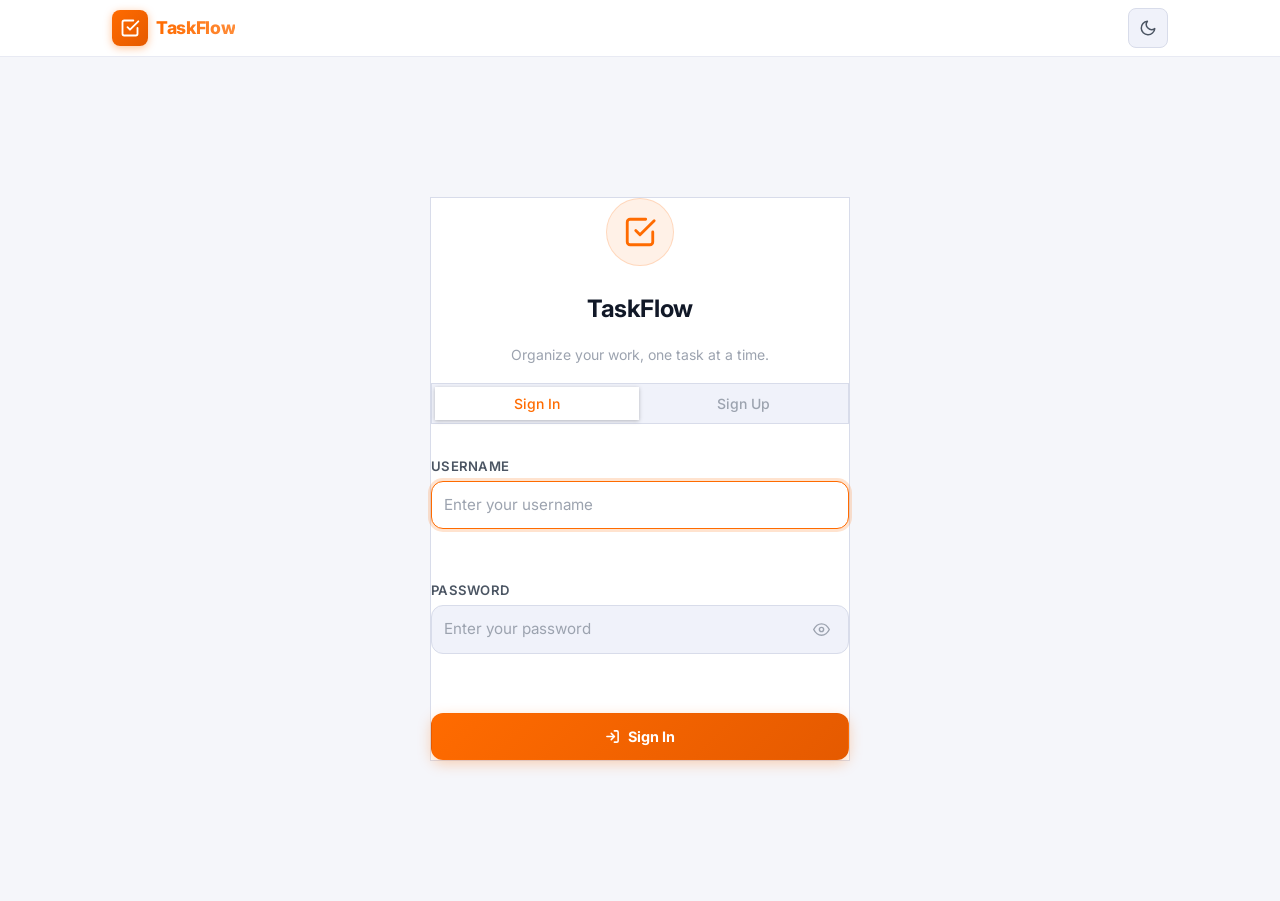
==== frontend/index.html @ 529d4571 "first commit" ====
<!DOCTYPE html>
<html lang="en" data-theme="light">
<head>
    <meta charset="UTF-8">
    <meta name="viewport" content="width=device-width, initial-scale=1.0, viewport-fit=cover">
    <meta name="theme-color" content="#8b5cf6">
    <meta name="description" content="TaskFlow — your personal task manager.">
    <title>TaskFlow</title>
    <link rel="preconnect" href="https://fonts.googleapis.com">
    <link rel="preconnect" href="https://fonts.gstatic.com" crossorigin>
    <link href="https://fonts.googleapis.com/css2?family=Inter:wght@400;500;600;700;800&display=swap" rel="stylesheet">
    <link rel="stylesheet" href="./style.css">
</head>
<body>

    <!-- ══════════════════════════════════════════════════════
         SIDEBAR
    ══════════════════════════════════════════════════════ -->
    <aside class="sidebar" id="sidebar" role="navigation" aria-label="Main navigation">
        <!-- Brand -->
        <div class="sidebar-brand">
            <span class="brand-icon" aria-hidden="true">
                <svg width="20" height="20" viewBox="0 0 24 24" fill="none" stroke="currentColor" stroke-width="2.2" stroke-linecap="round" stroke-linejoin="round">
                    <path d="M9 11l3 3L22 4"/><path d="M21 12v7a2 2 0 0 1-2 2H5a2 2 0 0 1-2-2V5a2 2 0 0 1 2-2h11"/>
                </svg>
            </span>
            <span class="brand-name">TaskFlow</span>
        </div>

        <!-- Nav links -->
        <nav class="sidebar-nav">
            <button class="nav-item nav-item--active" data-view="dashboard" aria-current="page">
                <svg width="17" height="17" viewBox="0 0 24 24" fill="none" stroke="currentColor" stroke-width="2" stroke-linecap="round" stroke-linejoin="round" aria-hidden="true"><rect x="3" y="3" width="7" height="7"/><rect x="14" y="3" width="7" height="7"/><rect x="14" y="14" width="7" height="7"/><rect x="3" y="14" width="7" height="7"/></svg>
                Dashboard
            </button>
            <button class="nav-item" data-view="all">
                <svg width="17" height="17" viewBox="0 0 24 24" fill="none" stroke="currentColor" stroke-width="2" stroke-linecap="round" stroke-linejoin="round" aria-hidden="true"><line x1="8" y1="6" x2="21" y2="6"/><line x1="8" y1="12" x2="21" y2="12"/><line x1="8" y1="18" x2="21" y2="18"/><line x1="3" y1="6" x2="3.01" y2="6"/><line x1="3" y1="12" x2="3.01" y2="12"/><line x1="3" y1="18" x2="3.01" y2="18"/></svg>
                All Tasks
            </button>
            <button class="nav-item" data-view="today">
                <svg width="17" height="17" viewBox="0 0 24 24" fill="none" stroke="currentColor" stroke-width="2" stroke-linecap="round" stroke-linejoin="round" aria-hidden="true"><rect x="3" y="4" width="18" height="18" rx="2" ry="2"/><line x1="16" y1="2" x2="16" y2="6"/><line x1="8" y1="2" x2="8" y2="6"/><line x1="3" y1="10" x2="21" y2="10"/></svg>
                Today
            </button>
            <button class="nav-item" data-view="upcoming">
                <svg width="17" height="17" viewBox="0 0 24 24" fill="none" stroke="currentColor" stroke-width="2" stroke-linecap="round" stroke-linejoin="round" aria-hidden="true"><polyline points="23 6 13.5 15.5 8.5 10.5 1 18"/><polyline points="17 6 23 6 23 12"/></svg>
                Upcoming
            </button>
            <button class="nav-item" data-view="completed">
                <svg width="17" height="17" viewBox="0 0 24 24" fill="none" stroke="currentColor" stroke-width="2" stroke-linecap="round" stroke-linejoin="round" aria-hidden="true"><polyline points="20 6 9 17 4 12"/></svg>
                Completed
            </button>
            <button class="nav-item" data-view="high-priority">
                <svg width="17" height="17" viewBox="0 0 24 24" fill="none" stroke="currentColor" stroke-width="2" stroke-linecap="round" stroke-linejoin="round" aria-hidden="true"><path d="M10.29 3.86L1.82 18a2 2 0 0 0 1.71 3h16.94a2 2 0 0 0 1.71-3L13.71 3.86a2 2 0 0 0-3.42 0z"/><line x1="12" y1="9" x2="12" y2="13"/><line x1="12" y1="17" x2="12.01" y2="17"/></svg>
                High Priority
            </button>

            <div class="nav-divider" aria-hidden="true"></div>

            <!-- Categories section -->
            <div class="nav-section-label">Categories</div>
            <div id="categoryNavList" class="category-nav-list">
                <!-- injected by JS -->
            </div>
            <button class="nav-item nav-item--ghost" id="addCategoryBtn">
                <svg width="15" height="15" viewBox="0 0 24 24" fill="none" stroke="currentColor" stroke-width="2.5" stroke-linecap="round" stroke-linejoin="round" aria-hidden="true"><line x1="12" y1="5" x2="12" y2="19"/><line x1="5" y1="12" x2="19" y2="12"/></svg>
                New Category
            </button>

            <div class="nav-divider" aria-hidden="true"></div>

            <button class="nav-item" data-view="settings">
                <svg width="17" height="17" viewBox="0 0 24 24" fill="none" stroke="currentColor" stroke-width="2" stroke-linecap="round" stroke-linejoin="round" aria-hidden="true"><circle cx="12" cy="12" r="3"/><path d="M19.4 15a1.65 1.65 0 0 0 .33 1.82l.06.06a2 2 0 0 1-2.83 2.83l-.06-.06a1.65 1.65 0 0 0-1.82-.33 1.65 1.65 0 0 0-1 1.51V21a2 2 0 0 1-4 0v-.09A1.65 1.65 0 0 0 9 19.4a1.65 1.65 0 0 0-1.82.33l-.06.06a2 2 0 0 1-2.83-2.83l.06-.06A1.65 1.65 0 0 0 4.68 15a1.65 1.65 0 0 0-1.51-1H3a2 2 0 0 1 0-4h.09A1.65 1.65 0 0 0 4.6 9a1.65 1.65 0 0 0-.33-1.82l-.06-.06a2 2 0 0 1 2.83-2.83l.06.06A1.65 1.65 0 0 0 9 4.68a1.65 1.65 0 0 0 1-1.51V3a2 2 0 0 1 4 0v.09a1.65 1.65 0 0 0 1 1.51 1.65 1.65 0 0 0 1.82-.33l.06-.06a2 2 0 0 1 2.83 2.83l-.06.06A1.65 1.65 0 0 0 19.4 9a1.65 1.65 0 0 0 1.51 1H21a2 2 0 0 1 0 4h-.09a1.65 1.65 0 0 0-1.51 1z"/></svg>
                Settings
            </button>
        </nav>

        <!-- User area at bottom -->
        <div class="sidebar-footer">
            <div class="user-pill" id="userPill">
                <svg width="14" height="14" viewBox="0 0 24 24" fill="none" stroke="currentColor" stroke-width="2" stroke-linecap="round" stroke-linejoin="round" aria-hidden="true"><path d="M20 21v-2a4 4 0 0 0-4-4H8a4 4 0 0 0-4 4v2"/><circle cx="12" cy="7" r="4"/></svg>
                <span id="usernameLabel"></span>
            </div>
            <button class="icon-btn icon-btn--danger" id="logoutBtn" aria-label="Sign out">
                <svg width="16" height="16" viewBox="0 0 24 24" fill="none" stroke="currentColor" stroke-width="2" stroke-linecap="round" stroke-linejoin="round" aria-hidden="true"><path d="M9 21H5a2 2 0 0 1-2-2V5a2 2 0 0 1 2-2h4"/><polyline points="16 17 21 12 16 7"/><line x1="21" y1="12" x2="9" y2="12"/></svg>
            </button>
        </div>
    </aside>

    <!-- Mobile overlay -->
    <div class="sidebar-overlay" id="sidebarOverlay" aria-hidden="true"></div>

    <!-- ══════════════════════════════════════════════════════
         MAIN CONTENT AREA
    ══════════════════════════════════════════════════════ -->
    <div class="main-wrapper">

        <!-- Top bar -->
        <header class="topbar" role="banner">
            <div class="topbar-left">
                <button class="icon-btn sidebar-toggle" id="sidebarToggle" aria-label="Toggle sidebar" aria-expanded="false" aria-controls="sidebar">
                    <svg width="18" height="18" viewBox="0 0 24 24" fill="none" stroke="currentColor" stroke-width="2" stroke-linecap="round" stroke-linejoin="round" aria-hidden="true"><line x1="3" y1="6" x2="21" y2="6"/><line x1="3" y1="12" x2="21" y2="12"/><line x1="3" y1="18" x2="21" y2="18"/></svg>
                </button>
                <h1 class="page-title" id="pageTitle">Dashboard</h1>
            </div>
            <div class="topbar-right">
                <div class="search-wrap" role="search">
                    <svg class="search-icon" width="15" height="15" viewBox="0 0 24 24" fill="none" stroke="currentColor" stroke-width="2" stroke-linecap="round" stroke-linejoin="round" aria-hidden="true"><circle cx="11" cy="11" r="8"/><line x1="21" y1="21" x2="16.65" y2="16.65"/></svg>
                    <input class="search-input" type="search" id="searchInput" placeholder="Search tasks…" aria-label="Search tasks">
                </div>
                <button class="icon-btn" id="themeToggle" aria-label="Toggle light/dark mode"></button>
                <button class="btn btn-primary btn-add-task" id="addTaskTopBtn">
                    <svg width="15" height="15" viewBox="0 0 24 24" fill="none" stroke="currentColor" stroke-width="2.5" stroke-linecap="round" stroke-linejoin="round" aria-hidden="true"><line x1="12" y1="5" x2="12" y2="19"/><line x1="5" y1="12" x2="19" y2="12"/></svg>
                    <span>Add Task</span>
                </button>
            </div>
        </header>

        <!-- Page content -->
        <main class="content" id="mainContent" role="main">

            <!-- ─── DASHBOARD VIEW ─────────────────────── -->
            <section class="view" id="view-dashboard">
                <div class="dashboard-grid">
                    <div class="stat-card stat-card--total">
                        <div class="stat-icon" aria-hidden="true"><svg width="22" height="22" viewBox="0 0 24 24" fill="none" stroke="currentColor" stroke-width="2" stroke-linecap="round" stroke-linejoin="round"><line x1="8" y1="6" x2="21" y2="6"/><line x1="8" y1="12" x2="21" y2="12"/><line x1="8" y1="18" x2="21" y2="18"/><line x1="3" y1="6" x2="3.01" y2="6"/><line x1="3" y1="12" x2="3.01" y2="12"/><line x1="3" y1="18" x2="3.01" y2="18"/></svg></div>
                        <div class="stat-body"><span class="stat-value" id="statTotal">0</span><span class="stat-label">Total Tasks</span></div>
                    </div>
                    <div class="stat-card stat-card--pending">
                        <div class="stat-icon" aria-hidden="true"><svg width="22" height="22" viewBox="0 0 24 24" fill="none" stroke="currentColor" stroke-width="2" stroke-linecap="round" stroke-linejoin="round"><circle cx="12" cy="12" r="10"/><polyline points="12 6 12 12 16 14"/></svg></div>
                        <div class="stat-body"><span class="stat-value" id="statPending">0</span><span class="stat-label">Pending</span></div>
                    </div>
                    <div class="stat-card stat-card--done">
                        <div class="stat-icon" aria-hidden="true"><svg width="22" height="22" viewBox="0 0 24 24" fill="none" stroke="currentColor" stroke-width="2" stroke-linecap="round" stroke-linejoin="round"><polyline points="20 6 9 17 4 12"/></svg></div>
                        <div class="stat-body"><span class="stat-value" id="statDone">0</span><span class="stat-label">Completed</span></div>
                    </div>
                    <div class="stat-card stat-card--overdue">
                        <div class="stat-icon" aria-hidden="true"><svg width="22" height="22" viewBox="0 0 24 24" fill="none" stroke="currentColor" stroke-width="2" stroke-linecap="round" stroke-linejoin="round"><path d="M10.29 3.86L1.82 18a2 2 0 0 0 1.71 3h16.94a2 2 0 0 0 1.71-3L13.71 3.86a2 2 0 0 0-3.42 0z"/><line x1="12" y1="9" x2="12" y2="13"/><line x1="12" y1="17" x2="12.01" y2="17"/></svg></div>
                        <div class="stat-body"><span class="stat-value" id="statOverdue">0</span><span class="stat-label">Overdue</span></div>
                    </div>
                </div>

                <!-- Today + Upcoming panels -->
                <div class="dashboard-panels">
                    <div class="dash-panel">
                        <div class="dash-panel-header">
                            <h2 class="dash-panel-title">
                                <svg width="16" height="16" viewBox="0 0 24 24" fill="none" stroke="currentColor" stroke-width="2" stroke-linecap="round" stroke-linejoin="round" aria-hidden="true"><rect x="3" y="4" width="18" height="18" rx="2"/><line x1="16" y1="2" x2="16" y2="6"/><line x1="8" y1="2" x2="8" y2="6"/><line x1="3" y1="10" x2="21" y2="10"/></svg>
                                Due Today
                            </h2>
                        </div>
                        <div id="dashToday" class="task-list task-list--compact" role="list" aria-live="polite"></div>
                    </div>
                    <div class="dash-panel">
                        <div class="dash-panel-header">
                            <h2 class="dash-panel-title">
                                <svg width="16" height="16" viewBox="0 0 24 24" fill="none" stroke="currentColor" stroke-width="2" stroke-linecap="round" stroke-linejoin="round" aria-hidden="true"><polyline points="23 6 13.5 15.5 8.5 10.5 1 18"/><polyline points="17 6 23 6 23 12"/></svg>
                                Upcoming (7 days)
                            </h2>
                        </div>
                        <div id="dashUpcoming" class="task-list task-list--compact" role="list" aria-live="polite"></div>
                    </div>
                    <div class="dash-panel">
                        <div class="dash-panel-header">
                            <h2 class="dash-panel-title">
                                <svg width="16" height="16" viewBox="0 0 24 24" fill="none" stroke="currentColor" stroke-width="2" stroke-linecap="round" stroke-linejoin="round" aria-hidden="true"><path d="M10.29 3.86L1.82 18a2 2 0 0 0 1.71 3h16.94a2 2 0 0 0 1.71-3L13.71 3.86a2 2 0 0 0-3.42 0z"/><line x1="12" y1="9" x2="12" y2="13"/><line x1="12" y1="17" x2="12.01" y2="17"/></svg>
                                High Priority
                            </h2>
                        </div>
                        <div id="dashHigh" class="task-list task-list--compact" role="list" aria-live="polite"></div>
                    </div>
                </div>
            </section>

            <!-- ─── TASK LIST VIEW (All / Today / Upcoming / Completed / Priority / Category) ─── -->
            <section class="view view--hidden" id="view-tasks">
                <!-- Filter + sort toolbar -->
                <div class="toolbar">
                    <div class="toolbar-filters">
                        <select class="select-input" id="filterStatus" aria-label="Filter by status">
                            <option value="all">All Statuses</option>
                            <option value="pending">Pending</option>
                            <option value="completed">Completed</option>
                        </select>
                        <select class="select-input" id="filterPriority" aria-label="Filter by priority">
                            <option value="all">All Priorities</option>
                            <option value="high">High</option>
                            <option value="medium">Medium</option>
                            <option value="low">Low</option>
                        </select>
                        <select class="select-input" id="filterCategory" aria-label="Filter by category">
                            <option value="all">All Categories</option>
                        </select>
                    </div>
                    <div class="toolbar-sort">
                        <select class="select-input" id="sortBy" aria-label="Sort by">
                            <option value="priority">Priority</option>
                            <option value="dueDate">Due Date</option>
                            <option value="createdAt">Created</option>
                            <option value="title">A – Z</option>
                        </select>
                    </div>
                </div>

                <!-- Task list -->
                <div id="taskList" class="task-list" role="list" aria-live="polite" aria-relevant="additions removals"></div>
            </section>

            <!-- ─── SETTINGS VIEW ─────────────────────── -->
            <section class="view view--hidden" id="view-settings">
                <div class="settings-card">
                    <h2 class="settings-section-title">Appearance</h2>
                    <div class="settings-row">
                        <div class="settings-row-label">
                            <span class="settings-row-name">Theme</span>
                            <span class="settings-row-desc">Choose between light and dark mode</span>
                        </div>
                        <div class="theme-toggle-group" role="group" aria-label="Theme selection">
                            <button class="theme-btn" id="settingsThemeLight" aria-pressed="false">
                                <svg width="14" height="14" viewBox="0 0 24 24" fill="none" stroke="currentColor" stroke-width="2" stroke-linecap="round" stroke-linejoin="round" aria-hidden="true"><circle cx="12" cy="12" r="5"/><line x1="12" y1="1" x2="12" y2="3"/><line x1="12" y1="21" x2="12" y2="23"/><line x1="4.22" y1="4.22" x2="5.64" y2="5.64"/><line x1="18.36" y1="18.36" x2="19.78" y2="19.78"/><line x1="1" y1="12" x2="3" y2="12"/><line x1="21" y1="12" x2="23" y2="12"/><line x1="4.22" y1="19.78" x2="5.64" y2="18.36"/><line x1="18.36" y1="5.64" x2="19.78" y2="4.22"/></svg>
                                Light
                            </button>
                            <button class="theme-btn" id="settingsThemeDark" aria-pressed="false">
                                <svg width="14" height="14" viewBox="0 0 24 24" fill="none" stroke="currentColor" stroke-width="2" stroke-linecap="round" stroke-linejoin="round" aria-hidden="true"><path d="M21 12.79A9 9 0 1 1 11.21 3 7 7 0 0 0 21 12.79z"/></svg>
                                Dark
                            </button>
                        </div>
                    </div>

                    <h2 class="settings-section-title" style="margin-top:2rem;">Default Priority</h2>
                    <div class="settings-row">
                        <div class="settings-row-label">
                            <span class="settings-row-name">New Task Default Priority</span>
                            <span class="settings-row-desc">Pre-fill the priority when adding a task</span>
                        </div>
                        <select class="select-input" id="settingsDefaultPriority" style="width:auto;">
                            <option value="low">Low</option>
                            <option value="medium" selected>Medium</option>
                            <option value="high">High</option>
                        </select>
                    </div>

                    <h2 class="settings-section-title" style="margin-top:2rem;">Categories</h2>
                    <div id="settingsCategoryList" class="settings-category-list"></div>
                    <button class="btn btn-secondary" id="settingsAddCategoryBtn" style="margin-top:0.75rem;">
                        <svg width="14" height="14" viewBox="0 0 24 24" fill="none" stroke="currentColor" stroke-width="2.5" stroke-linecap="round" stroke-linejoin="round" aria-hidden="true"><line x1="12" y1="5" x2="12" y2="19"/><line x1="5" y1="12" x2="19" y2="12"/></svg>
                        Add Category
                    </button>

                    <h2 class="settings-section-title" style="margin-top:2rem;">Account</h2>
                    <div class="settings-row">
                        <div class="settings-row-label">
                            <span class="settings-row-name">Sign out</span>
                            <span class="settings-row-desc">End your current session</span>
                        </div>
                        <button class="btn btn-danger" id="settingsLogoutBtn">Sign Out</button>
                    </div>
                </div>
            </section>

        </main>
    </div>

    <!-- ══════════════════════════════════════════════════════
         ADD / EDIT TASK MODAL
    ══════════════════════════════════════════════════════ -->
    <div class="modal-backdrop" id="taskModalBackdrop" aria-hidden="true"></div>
    <div class="modal" id="taskModal" role="dialog" aria-modal="true" aria-labelledby="taskModalTitle">
        <div class="modal-header">
            <h2 class="modal-title" id="taskModalTitle">New Task</h2>
            <button class="icon-btn modal-close" id="taskModalClose" aria-label="Close">
                <svg width="18" height="18" viewBox="0 0 24 24" fill="none" stroke="currentColor" stroke-width="2.5" stroke-linecap="round" stroke-linejoin="round" aria-hidden="true"><line x1="18" y1="6" x2="6" y2="18"/><line x1="6" y1="6" x2="18" y2="18"/></svg>
            </button>
        </div>
        <div class="modal-body">
            <form id="taskForm" novalidate>
                <input type="hidden" id="taskIdInput">

                <div class="field">
                    <label class="field-label" for="taskTitle">Title <span class="required-star" aria-hidden="true">*</span></label>
                    <input class="field-input" id="taskTitle" type="text" placeholder="What needs to be done?" required autocomplete="off">
                    <span class="field-error" id="taskTitleError" role="alert"></span>
                </div>

                <div class="field">
                    <label class="field-label" for="taskDescription">Description</label>
                    <textarea class="field-input field-textarea" id="taskDescription" placeholder="Add details, notes, or context…" rows="3"></textarea>
                </div>

                <div class="form-row">
                    <div class="field">
                        <label class="field-label" for="taskPriority">Priority</label>
                        <select class="field-input" id="taskPriority">
                            <option value="low">Low</option>
                            <option value="medium" selected>Medium</option>
                            <option value="high">High</option>
                        </select>
                    </div>
                    <div class="field">
                        <label class="field-label" for="taskCategory">Category</label>
                        <select class="field-input" id="taskCategory">
                            <option value="">No Category</option>
                        </select>
                    </div>
                </div>

                <div class="form-row">
                    <div class="field">
                        <label class="field-label" for="taskDueDate">Due Date</label>
                        <input class="field-input" id="taskDueDate" type="date">
                    </div>
                    <div class="field">
                        <label class="field-label" for="taskDueTime">Due Time</label>
                        <input class="field-input" id="taskDueTime" type="time">
                    </div>
                </div>

                <div class="field">
                    <label class="field-label" for="taskTags">Tags <span class="field-label-hint">(comma-separated)</span></label>
                    <input class="field-input" id="taskTags" type="text" placeholder="e.g. work, urgent, follow-up" autocomplete="off">
                </div>
            </form>
        </div>
        <div class="modal-footer">
            <button class="btn btn-ghost" id="taskModalCancel">Cancel</button>
            <button class="btn btn-primary" id="taskModalSave">
                <svg width="15" height="15" viewBox="0 0 24 24" fill="none" stroke="currentColor" stroke-width="2.5" stroke-linecap="round" stroke-linejoin="round" aria-hidden="true"><path d="M19 21H5a2 2 0 0 1-2-2V5a2 2 0 0 1 2-2h11l5 5v11a2 2 0 0 1-2 2z"/><polyline points="17 21 17 13 7 13 7 21"/><polyline points="7 3 7 8 15 8"/></svg>
                Save Task
            </button>
        </div>
    </div>

    <!-- ══════════════════════════════════════════════════════
         ADD CATEGORY MODAL
    ══════════════════════════════════════════════════════ -->
    <div class="modal-backdrop" id="catModalBackdrop" aria-hidden="true"></div>
    <div class="modal modal--sm" id="catModal" role="dialog" aria-modal="true" aria-labelledby="catModalTitle">
        <div class="modal-header">
            <h2 class="modal-title" id="catModalTitle">New Category</h2>
            <button class="icon-btn modal-close" id="catModalClose" aria-label="Close">
                <svg width="18" height="18" viewBox="0 0 24 24" fill="none" stroke="currentColor" stroke-width="2.5" stroke-linecap="round" stroke-linejoin="round" aria-hidden="true"><line x1="18" y1="6" x2="6" y2="18"/><line x1="6" y1="6" x2="18" y2="18"/></svg>
            </button>
        </div>
        <div class="modal-body">
            <div class="field">
                <label class="field-label" for="catName">Name <span class="required-star" aria-hidden="true">*</span></label>
                <input class="field-input" id="catName" type="text" placeholder="e.g. Work, Personal, Health" autocomplete="off">
                <span class="field-error" id="catNameError" role="alert"></span>
            </div>
            <div class="field">
                <label class="field-label">Color</label>
                <div class="color-swatches" id="colorSwatches" role="radiogroup" aria-label="Category color">
                    <!-- injected by JS -->
                </div>
                <input type="hidden" id="catColor" value="#a78bfa">
            </div>
        </div>
        <div class="modal-footer">
            <button class="btn btn-ghost" id="catModalCancel">Cancel</button>
            <button class="btn btn-primary" id="catModalSave">Create</button>
        </div>
    </div>

    <!-- ══════════════════════════════════════════════════════
         DELETE CONFIRMATION DIALOG
    ══════════════════════════════════════════════════════ -->
    <div class="modal-backdrop" id="deleteBackdrop" aria-hidden="true"></div>
    <div class="modal modal--sm" id="deleteModal" role="dialog" aria-modal="true" aria-labelledby="deleteModalTitle">
        <div class="modal-header">
            <h2 class="modal-title" id="deleteModalTitle">Delete Task?</h2>
        </div>
        <div class="modal-body">
            <p style="color:var(--text-secondary);font-size:0.9rem;">This will permanently delete <strong id="deleteTaskName"></strong>. This action cannot be undone.</p>
        </div>
        <div class="modal-footer">
            <button class="btn btn-ghost" id="deleteCancelBtn">Cancel</button>
            <button class="btn btn-danger" id="deleteConfirmBtn">Delete</button>
        </div>
    </div>

    <!-- ══════════════════════════════════════════════════════
         GLOBAL TOAST
    ══════════════════════════════════════════════════════ -->
    <div class="toast-container" id="toastContainer" aria-live="polite" aria-atomic="true"></div>

    <script src="./config.js"></script>
    <script src="./script.js"></script>
</body>
</html>
---- frontend/style.css ----
/* ================================================================
   VAULT — Password Manager
   Mobile-first, Indian flag–inspired palette
   Saffron #FF6B00 · White #FFFFFF · Green #128807 · Chakra Navy #06038D
   ================================================================ */

/* ── 1. Design tokens ─────────────────────────────────────────── */
:root {
    /* Brand palette */
    --saffron:        #FF6B00;
    --saffron-light:  #FF8C38;
    --saffron-dim:    #FF6B0018;
    --saffron-muted:  #FF6B0030;
    --green:          #128807;
    --green-light:    #1aad08;
    --green-dim:      #12880718;
    --green-muted:    #12880730;
    --chakra:         #06038D;
    --white:          #FFFFFF;

    /* Neutrals (dark theme default) */
    --bg-base:        #0d0f14;
    --bg-surface:     #141720;
    --bg-card:        #1a1e2e;
    --bg-card-hover:  #1f2438;
    --bg-input:       #0f1119;
    --bg-input-focus: #111525;

    --border:         #2a2f45;
    --border-focus:   var(--saffron);
    --border-subtle:  #1e2338;

    --text-primary:   #f0f2f8;
    --text-secondary: #8b93b0;
    --text-muted:     #565e7a;
    --text-inverse:   #0d0f14;

    /* Semantic */
    --success:        #22c55e;
    --success-dim:    #22c55e18;
    --error:          #ef4444;
    --error-dim:      #ef444418;
    --warning:        #f59e0b;

    /* Spacing scale */
    --sp-1: 4px;   --sp-2: 8px;   --sp-3: 12px;  --sp-4: 16px;
    --sp-5: 20px;  --sp-6: 24px;  --sp-8: 32px;  --sp-10: 40px;

    /* Radii */
    --r-sm:  8px;
    --r-md:  12px;
    --r-lg:  18px;
    --r-xl:  24px;
    --r-full: 9999px;

    /* Shadows */
    --shadow-card:   0 4px 24px rgba(0,0,0,0.32), 0 1px 3px rgba(0,0,0,0.2);
    --shadow-input:  0 0 0 3px var(--saffron-muted);
    --shadow-btn:    0 4px 14px rgba(255, 107, 0, 0.35);
    --shadow-dialog: 0 20px 60px rgba(0,0,0,0.6);

    /* Motion */
    --ease-out: cubic-bezier(0.22, 1, 0.36, 1);
    --duration: 200ms;

    /* Layout */
    --topbar-h:   56px;
    --max-width:  1120px;
    --page-pad:   var(--sp-4);
}

/* Light theme */
[data-theme="light"] {
    --bg-base:        #f5f6fa;
    --bg-surface:     #eef0f7;
    --bg-card:        #ffffff;
    --bg-card-hover:  #f7f8fd;
    --bg-input:       #f0f2fa;
    --bg-input-focus: #fff;

    --border:         #d8dcea;
    --border-subtle:  #e8eaf3;

    --text-primary:   #111827;
    --text-secondary: #4b5563;
    --text-muted:     #9ca3af;
    --text-inverse:   #ffffff;

    --shadow-card:    0 2px 16px rgba(0,0,0,0.08), 0 1px 3px rgba(0,0,0,0.05);
    --shadow-input:   0 0 0 3px var(--saffron-muted);
    --shadow-btn:     0 4px 14px rgba(255,107,0,0.28);
}

/* ── 2. Reset & base ──────────────────────────────────────────── */
*, *::before, *::after {
    box-sizing: border-box;
    margin: 0;
    padding: 0;
}

html {
    -webkit-text-size-adjust: 100%;
    scroll-behavior: smooth;
}

body {
    font-family: 'Inter', system-ui, -apple-system, sans-serif;
    font-size: 15px;
    line-height: 1.6;
    background-color: var(--bg-base);
    color: var(--text-primary);
    min-height: 100dvh;
    transition: background-color var(--duration), color var(--duration);
    -webkit-font-smoothing: antialiased;
}

/* Scrollbar (desktop) */
::-webkit-scrollbar { width: 6px; }
::-webkit-scrollbar-track { background: transparent; }
::-webkit-scrollbar-thumb { background: var(--border); border-radius: var(--r-full); }

/* Focus ring */
:focus-visible {
    outline: 2px solid var(--saffron);
    outline-offset: 2px;
}

/* ── 3. Top navigation bar ────────────────────────────────────── */
.topbar {
    position: sticky;
    top: 0;
    z-index: 100;
    background: var(--bg-card);
    border-bottom: 1px solid var(--border-subtle);
    backdrop-filter: blur(12px);
    -webkit-backdrop-filter: blur(12px);
}

.topbar-inner {
    max-width: var(--max-width);
    margin: 0 auto;
    padding: 0 var(--page-pad);
    height: var(--topbar-h);
    display: flex;
    align-items: center;
    justify-content: space-between;
}

/* Tricolor accent stripe */
.topbar-tricolor {
    display: flex;
    height: 3px;
}
.tc-saffron { flex: 1; background: var(--saffron); }
.tc-white   { flex: 1; background: var(--white); }
.tc-green   { flex: 1; background: var(--green); }

/* Brand */
.topbar-brand {
    display: flex;
    align-items: center;
    gap: var(--sp-2);
    text-decoration: none;
    color: inherit;
}

.brand-icon {
    display: grid;
    place-items: center;
    width: 36px;
    height: 36px;
    background: linear-gradient(135deg, var(--saffron), #e55a00);
    border-radius: var(--r-sm);
    color: var(--white);
    flex-shrink: 0;
    box-shadow: 0 2px 8px rgba(255,107,0,0.4);
}

.brand-name {
    font-size: 1.1rem;
    font-weight: 800;
    letter-spacing: -0.02em;
    background: linear-gradient(90deg, var(--saffron) 0%, var(--saffron-light) 100%);
    -webkit-background-clip: text;
    -webkit-text-fill-color: transparent;
    background-clip: text;
}

/* Icon button */
.icon-btn {
    display: grid;
    place-items: center;
    width: 40px;
    height: 40px;
    border-radius: var(--r-sm);
    border: 1px solid var(--border);
    background: var(--bg-input);
    color: var(--text-secondary);
    cursor: pointer;
    transition: background var(--duration), color var(--duration), border-color var(--duration);
}
.icon-btn:hover {
    background: var(--saffron-dim);
    color: var(--saffron);
    border-color: var(--saffron-muted);
}
.icon-btn .eye-hide { display: none; }

/* ── 4. Page layout ───────────────────────────────────────────── */
.page {
    max-width: var(--max-width);
    margin: 0 auto;
    padding: var(--sp-6) var(--page-pad) var(--sp-10);
}

/* ── 5. Hero ──────────────────────────────────────────────────── */
.hero {
    display: flex;
    align-items: center;
    justify-content: space-between;
    gap: var(--sp-4);
    margin-bottom: var(--sp-6);
    padding: var(--sp-6) var(--sp-6);
    background: var(--bg-card);
    border-radius: var(--r-xl);
    border: 1px solid var(--border-subtle);
    position: relative;
    overflow: hidden;
}

/* Subtle gradient wash behind hero */
.hero::before {
    content: '';
    position: absolute;
    inset: 0;
    background: linear-gradient(120deg,
        var(--saffron-dim) 0%,
        transparent 45%,
        var(--green-dim) 100%);
    pointer-events: none;
}

.hero-inner { position: relative; z-index: 1; }

.hero-title {
    font-size: clamp(1.35rem, 4vw, 1.9rem);
    font-weight: 800;
    letter-spacing: -0.03em;
    line-height: 1.15;
    color: var(--text-primary);
    margin-bottom: var(--sp-1);
}

.hero-subtitle {
    font-size: 0.9rem;
    color: var(--text-secondary);
}

/* Mini Indian flag */
.hero-badge {
    flex-shrink: 0;
    position: relative;
    z-index: 1;
}

.mini-flag {
    width: 52px;
    border-radius: 4px;
    overflow: hidden;
    box-shadow: 0 2px 12px rgba(0,0,0,0.25);
    border: 1px solid rgba(255,255,255,0.1);
}

.mf-saffron, .mf-white, .mf-green {
    display: block;
    height: 18px;
}
.mf-saffron { background: var(--saffron); }
.mf-white   { background: #fff; position: relative; display: flex; align-items: center; justify-content: center; }
.mf-green   { background: var(--green); }

.mf-chakra {
    display: block;
    width: 12px;
    height: 12px;
    border: 2px solid var(--chakra);
    border-radius: 50%;
    position: relative;
}
.mf-chakra::before {
    content: '';
    position: absolute;
    inset: 1px;
    background: radial-gradient(circle, var(--chakra) 1.5px, transparent 1.5px);
}

/* ── 6. App shell grid ────────────────────────────────────────── */
.app-shell {
    display: grid;
    gap: var(--sp-5);
    grid-template-columns: 1fr;
}

@media (min-width: 860px) {
    .app-shell {
        grid-template-columns: 420px 1fr;
        align-items: start;
    }
}

@media (min-width: 1060px) {
    .app-shell {
        grid-template-columns: 460px 1fr;
    }
}

/* ── 7. Card ──────────────────────────────────────────────────── */
.card {
    background: var(--bg-card);
    border: 1px solid var(--border-subtle);
    border-radius: var(--r-lg);
    box-shadow: var(--shadow-card);
    overflow: hidden;
}

.card-header {
    display: flex;
    align-items: center;
    justify-content: space-between;
    padding: var(--sp-5) var(--sp-5) 0;
}

.card-title {
    display: flex;
    align-items: center;
    gap: var(--sp-2);
    font-size: 1rem;
    font-weight: 700;
    color: var(--text-primary);
}

.card-title svg {
    color: var(--saffron);
    flex-shrink: 0;
}

.card-body {
    padding: var(--sp-5);
}

/* ── 8. Form fields ───────────────────────────────────────────── */
.field {
    display: flex;
    flex-direction: column;
    gap: var(--sp-1);
    margin-bottom: var(--sp-4);
}

.field:last-of-type { margin-bottom: 0; }

.field-label {
    font-size: 0.82rem;
    font-weight: 600;
    color: var(--text-secondary);
    letter-spacing: 0.02em;
    text-transform: uppercase;
    display: flex;
    align-items: center;
    gap: var(--sp-2);
}

.field-label-hint {
    font-size: 0.75rem;
    font-weight: 400;
    text-transform: none;
    color: var(--text-muted);
    letter-spacing: 0;
}

.field-input {
    width: 100%;
    padding: 11px var(--sp-3);
    font: inherit;
    font-size: 0.95rem;
    background: var(--bg-input);
    color: var(--text-primary);
    border: 1.5px solid var(--border);
    border-radius: var(--r-md);
    transition: border-color var(--duration), box-shadow var(--duration), background var(--duration);
    -webkit-appearance: none;
    appearance: none;
}

.field-input::placeholder { color: var(--text-muted); }

.field-input:hover {
    border-color: var(--saffron-muted);
}

.field-input:focus {
    outline: none;
    border-color: var(--saffron);
    background: var(--bg-input-focus);
    box-shadow: var(--shadow-input);
}

.field-input.is-invalid {
    border-color: var(--error);
    box-shadow: 0 0 0 3px rgba(239,68,68,0.18);
}

.field-textarea {
    resize: vertical;
    min-height: 88px;
    line-height: 1.5;
}

.field-error {
    font-size: 0.8rem;
    color: var(--error);
    min-height: 1.2em;
    display: flex;
    align-items: center;
    gap: 4px;
}

/* ── 9. Password input wrapper ────────────────────────────────── */
.password-wrap {
    position: relative;
}

.password-wrap .field-input {
    padding-right: 46px;
}

.pwd-eye-btn {
    position: absolute;
    top: 50%;
    right: 10px;
    transform: translateY(-50%);
    background: transparent;
    border: none;
    color: var(--text-muted);
    cursor: pointer;
    padding: var(--sp-1);
    display: grid;
    place-items: center;
    border-radius: var(--r-sm);
    transition: color var(--duration), background var(--duration);
    /* Minimum touch target */
    min-width: 36px;
    min-height: 36px;
}

.pwd-eye-btn:hover { color: var(--saffron); background: var(--saffron-dim); }

.pwd-eye-btn[aria-pressed="true"] .eye-show { display: none; }
.pwd-eye-btn[aria-pressed="true"] .eye-hide { display: block; }
.pwd-eye-btn[aria-pressed="false"] .eye-show { display: block; }
.pwd-eye-btn[aria-pressed="false"] .eye-hide { display: none; }

/* ── 10. Password strength bar ────────────────────────────────── */
.strength-bar {
    display: flex;
    gap: var(--sp-1);
    margin-top: var(--sp-2);
}

.strength-seg {
    flex: 1;
    height: 4px;
    border-radius: var(--r-full);
    background: var(--border);
    transition: background var(--duration);
}

/*
  3-level scoring: data-score="1" Weak, "2" Medium, "3" Strong
  Only 3 segments used (data-seg 1–3); seg 4 kept in HTML but hidden.
*/
.strength-seg[data-seg="4"] { display: none; }

/* Weak — first segment red */
.strength-bar[data-score="1"] .strength-seg[data-seg="1"] { background: var(--error); }

/* Medium — first two segments amber */
.strength-bar[data-score="2"] .strength-seg[data-seg="1"],
.strength-bar[data-score="2"] .strength-seg[data-seg="2"] { background: var(--warning); }

/* Strong — all three segments green */
.strength-bar[data-score="3"] .strength-seg[data-seg="1"],
.strength-bar[data-score="3"] .strength-seg[data-seg="2"],
.strength-bar[data-score="3"] .strength-seg[data-seg="3"] { background: var(--green); }

.strength-label {
    font-size: 0.75rem;
    font-weight: 600;
    color: var(--text-muted);
    margin-top: 2px;
    min-height: 1em;
    letter-spacing: 0.01em;
}

/* ── 11. Form actions ─────────────────────────────────────────── */
.form-actions {
    display: flex;
    gap: var(--sp-3);
    margin-top: var(--sp-5);
    flex-wrap: wrap;
}

/* ── 12. Buttons ──────────────────────────────────────────────── */
.btn {
    display: inline-flex;
    align-items: center;
    justify-content: center;
    gap: var(--sp-2);
    padding: 11px var(--sp-5);
    font: inherit;
    font-size: 0.9rem;
    font-weight: 700;
    border-radius: var(--r-md);
    border: 1.5px solid transparent;
    cursor: pointer;
    text-decoration: none;
    white-space: nowrap;
    transition:
        background var(--duration),
        box-shadow var(--duration),
        transform 80ms,
        opacity var(--duration),
        border-color var(--duration);
    /* Minimum touch target */
    min-height: 44px;
    user-select: none;
    -webkit-tap-highlight-color: transparent;
}

.btn:active { transform: scale(0.97); }
.btn:disabled {
    opacity: 0.5;
    cursor: not-allowed;
    transform: none;
}

/* Primary — saffron */
.btn-primary {
    background: linear-gradient(135deg, var(--saffron) 0%, #e55a00 100%);
    color: var(--white);
    box-shadow: var(--shadow-btn);
    flex: 1;
}
.btn-primary:hover:not(:disabled) {
    background: linear-gradient(135deg, var(--saffron-light) 0%, var(--saffron) 100%);
    box-shadow: 0 6px 20px rgba(255,107,0,0.45);
}

/* Secondary — outlined green */
.btn-secondary {
    background: var(--green-dim);
    color: var(--green-light);
    border-color: var(--green-muted);
}
.btn-secondary:hover:not(:disabled) {
    background: var(--green-muted);
    border-color: var(--green);
}

/* Ghost */
.btn-ghost {
    background: transparent;
    color: var(--text-secondary);
    border-color: var(--border);
}
.btn-ghost:hover:not(:disabled) {
    background: var(--bg-input);
    color: var(--text-primary);
}

/* Danger */
.btn-danger {
    background: var(--error);
    color: var(--white);
    border-color: var(--error);
}
.btn-danger:hover:not(:disabled) {
    background: #dc2626;
    box-shadow: 0 4px 14px rgba(239,68,68,0.35);
}

/* Loading spinner inside btn */
.btn.is-loading {
    pointer-events: none;
    position: relative;
    color: transparent;
}
.btn.is-loading::after {
    content: '';
    position: absolute;
    inset: 50% auto auto 50%;
    transform: translate(-50%, -50%);
    width: 16px;
    height: 16px;
    border: 2px solid rgba(255,255,255,0.4);
    border-top-color: #fff;
    border-radius: 50%;
    animation: spin 0.65s linear infinite;
}

/* ── 13. Toast / feedback ─────────────────────────────────────── */
.toast {
    display: none;
    align-items: center;
    gap: var(--sp-2);
    padding: var(--sp-3) var(--sp-4);
    border-radius: var(--r-md);
    font-size: 0.875rem;
    font-weight: 500;
    margin-top: var(--sp-4);
    animation: slideIn 0.22s var(--ease-out);
}

.toast.visible { display: flex; }

.toast.success {
    background: var(--success-dim);
    color: var(--success);
    border: 1px solid rgba(34,197,94,0.25);
}

.toast.error {
    background: var(--error-dim);
    color: var(--error);
    border: 1px solid rgba(239,68,68,0.25);
}

/* ── 14. Vault header ─────────────────────────────────────────── */
.vault-card-header {
    padding-bottom: var(--sp-4);
}

/* Badge / count pill */
.badge {
    display: inline-flex;
    align-items: center;
    justify-content: center;
    min-width: 26px;
    height: 22px;
    padding: 0 var(--sp-2);
    font-size: 0.75rem;
    font-weight: 700;
    border-radius: var(--r-full);
    background: var(--saffron-dim);
    color: var(--saffron);
    border: 1px solid var(--saffron-muted);
}

/* ── 15. Search bar ───────────────────────────────────────────── */
.search-wrap {
    position: relative;
    margin-bottom: var(--sp-4);
}

.search-icon {
    position: absolute;
    left: 12px;
    top: 50%;
    transform: translateY(-50%);
    color: var(--text-muted);
    pointer-events: none;
}

.search-input {
    width: 100%;
    padding: 10px var(--sp-3) 10px 38px;
    font: inherit;
    font-size: 0.9rem;
    background: var(--bg-input);
    color: var(--text-primary);
    border: 1.5px solid var(--border);
    border-radius: var(--r-md);
    transition: border-color var(--duration), box-shadow var(--duration);
    -webkit-appearance: none;
    appearance: none;
}

.search-input::placeholder { color: var(--text-muted); }

.search-input:focus {
    outline: none;
    border-color: var(--saffron);
    box-shadow: var(--shadow-input);
}

/* Clear button on search (native) */
.search-input::-webkit-search-cancel-button { opacity: 0.5; cursor: pointer; }

/* ── 16. Vault list ───────────────────────────────────────────── */
.vault-list {
    display: flex;
    flex-direction: column;
    gap: var(--sp-3);
}

/* ── 17. Vault item card ──────────────────────────────────────── */
.vault-item {
    display: grid;
    grid-template-columns: 1fr auto;
    gap: var(--sp-3);
    align-items: start;
    padding: var(--sp-4);
    background: var(--bg-card);
    border: 1.5px solid var(--border-subtle);
    border-radius: var(--r-md);
    transition: border-color var(--duration), background var(--duration), transform var(--duration);
    animation: fadeUp 0.25s var(--ease-out);
    position: relative;
    overflow: hidden;
}

.vault-item::before {
    content: '';
    position: absolute;
    left: 0; top: 0; bottom: 0;
    width: 3px;
    background: linear-gradient(180deg, var(--saffron), var(--green));
    border-radius: 0 2px 2px 0;
}

.vault-item:hover {
    border-color: var(--saffron-muted);
    background: var(--bg-card-hover);
}

.vault-item-info { min-width: 0; padding-left: var(--sp-2); }

.vault-item-title {
    font-size: 0.95rem;
    font-weight: 700;
    color: var(--text-primary);
    margin-bottom: 2px;
    white-space: nowrap;
    overflow: hidden;
    text-overflow: ellipsis;
}

.vault-item-row {
    display: flex;
    align-items: center;
    gap: var(--sp-2);
    font-size: 0.82rem;
    color: var(--text-secondary);
    margin-top: 4px;
    min-width: 0;
}

.vault-item-row svg { flex-shrink: 0; color: var(--text-muted); }

.vault-item-value {
    min-width: 0;
    overflow: hidden;
    text-overflow: ellipsis;
    white-space: nowrap;
}

.vault-item-password {
    font-family: 'Courier New', monospace;
    letter-spacing: 0.08em;
    font-size: 0.82rem;
}

.vault-item-notes {
    color: var(--text-muted);
    font-style: italic;
    font-size: 0.78rem;
    margin-top: var(--sp-2);
    display: -webkit-box;
    -webkit-line-clamp: 2;
    -webkit-box-orient: vertical;
    overflow: hidden;
}

/* Item action buttons cluster */
.vault-item-actions {
    display: flex;
    flex-direction: column;
    gap: var(--sp-2);
    flex-shrink: 0;
}

.item-btn {
    display: grid;
    place-items: center;
    width: 34px;
    height: 34px;
    border-radius: var(--r-sm);
    border: 1.5px solid var(--border);
    background: var(--bg-input);
    color: var(--text-muted);
    cursor: pointer;
    transition: background var(--duration), color var(--duration), border-color var(--duration);
    /* Touch target */
    min-width: 34px;
    min-height: 34px;
}

.item-btn:hover { color: var(--saffron); border-color: var(--saffron-muted); background: var(--saffron-dim); }

.item-btn-delete:hover { color: var(--error); border-color: rgba(239,68,68,0.3); background: var(--error-dim); }

.item-btn-copy.copied {
    color: var(--green-light);
    border-color: var(--green-muted);
    background: var(--green-dim);
}

/* ── 18. Empty state ──────────────────────────────────────────── */
.empty-state {
    display: flex;
    flex-direction: column;
    align-items: center;
    justify-content: center;
    gap: var(--sp-3);
    padding: var(--sp-10) var(--sp-4);
    text-align: center;
    color: var(--text-muted);
}

.empty-icon {
    width: 56px;
    height: 56px;
    border-radius: var(--r-lg);
    background: var(--saffron-dim);
    border: 1.5px solid var(--saffron-muted);
    display: grid;
    place-items: center;
    color: var(--saffron);
}

.empty-title {
    font-size: 0.95rem;
    font-weight: 600;
    color: var(--text-secondary);
}

.empty-desc {
    font-size: 0.82rem;
    max-width: 220px;
}

/* ── 19. Loading state skeleton ───────────────────────────────── */
.skeleton {
    border-radius: var(--r-md);
    background: linear-gradient(90deg,
        var(--bg-card) 25%,
        var(--bg-card-hover) 50%,
        var(--bg-card) 75%);
    background-size: 200% 100%;
    animation: shimmer 1.4s ease infinite;
}

.skeleton-item {
    height: 80px;
    border-radius: var(--r-md);
}

/* ── 20. Confirm dialog ───────────────────────────────────────── */
.confirm-dialog {
    position: fixed;
    inset: 0;
    z-index: 300;
    margin: auto;
    width: calc(100% - var(--sp-8));
    max-width: 380px;
    background: var(--bg-card);
    border: 1.5px solid var(--border);
    border-radius: var(--r-xl);
    box-shadow: var(--shadow-dialog);
    padding: 0;
    display: none;
    animation: scaleIn 0.22s var(--ease-out);
}

.confirm-dialog[open] { display: block; }

.dialog-backdrop {
    display: none;
    position: fixed;
    inset: 0;
    z-index: 200;
    background: rgba(0,0,0,0.65);
    backdrop-filter: blur(4px);
    -webkit-backdrop-filter: blur(4px);
    animation: fadeIn 0.18s ease;
}

.dialog-backdrop.active { display: block; }

.dialog-inner {
    padding: var(--sp-6);
    display: flex;
    flex-direction: column;
    align-items: center;
    gap: var(--sp-3);
    text-align: center;
}

.dialog-icon {
    width: 56px;
    height: 56px;
    border-radius: var(--r-lg);
    background: var(--error-dim);
    border: 1.5px solid rgba(239,68,68,0.25);
    display: grid;
    place-items: center;
    color: var(--error);
}

.dialog-title {
    font-size: 1.05rem;
    font-weight: 700;
    color: var(--text-primary);
}

.dialog-desc {
    font-size: 0.875rem;
    color: var(--text-secondary);
}

.dialog-actions {
    display: flex;
    gap: var(--sp-3);
    width: 100%;
    margin-top: var(--sp-2);
}

.dialog-actions .btn { flex: 1; }

/* ── 21. Animations ───────────────────────────────────────────── */
@keyframes spin {
    to { transform: translate(-50%, -50%) rotate(360deg); }
}

@keyframes shimmer {
    from { background-position: 200% 0; }
    to   { background-position: -200% 0; }
}

@keyframes slideIn {
    from { opacity: 0; transform: translateY(-6px); }
    to   { opacity: 1; transform: translateY(0); }
}

@keyframes fadeUp {
    from { opacity: 0; transform: translateY(8px); }
    to   { opacity: 1; transform: translateY(0); }
}

@keyframes scaleIn {
    from { opacity: 0; transform: scale(0.94); }
    to   { opacity: 1; transform: scale(1); }
}

@keyframes fadeIn {
    from { opacity: 0; }
    to   { opacity: 1; }
}

/* ── 22. Responsive overrides ─────────────────────────────────── */

/* Tight phones */
@media (max-width: 420px) {
    :root { --page-pad: var(--sp-3); }

    .hero {
        padding: var(--sp-4) var(--sp-4);
    }

    .hero-title { font-size: 1.2rem; }

    .form-actions {
        flex-direction: column;
    }
    .btn-primary { flex: none; width: 100%; }
    .btn-secondary { width: 100%; }

    .vault-item {
        grid-template-columns: 1fr;
    }
    .vault-item-actions {
        flex-direction: row;
        justify-content: flex-end;
    }
}

/* Tablet and above — items use more horizontal space */
@media (min-width: 600px) {
    :root { --page-pad: var(--sp-6); }

    .vault-item-actions {
        flex-direction: column;
    }
}

/* Wide desktop */
@media (min-width: 1200px) {
    :root { --page-pad: var(--sp-8); }
}

/* Reduce motion */
@media (prefers-reduced-motion: reduce) {
    *, *::before, *::after {
        animation-duration: 0.01ms !important;
        transition-duration: 0.01ms !important;
    }
}

/* ================================================================
   AUTH — Login page styles
   ================================================================ */

/* Full-page centered layout */
.login-page {
    min-height: calc(100vh - 56px); /* subtract topbar height */
    display: flex;
    align-items: center;
    justify-content: center;
    padding: var(--sp-6) var(--sp-4);
}

/* Login card */
.login-card {
    width: 100%;
    max-width: 420px;
    background: var(--bg-card);
    border: 1px solid var(--border);
    border-radius: var(--radius-xl);
    padding: var(--sp-8) var(--sp-7);
    box-shadow: var(--shadow-lg);
    display: flex;
    flex-direction: column;
    align-items: center;
    gap: var(--sp-4);
}

/* Brand icon circle at top */
.login-brand {
    margin-bottom: var(--sp-2);
}

.login-brand-icon {
    width: 68px;
    height: 68px;
    border-radius: 50%;
    background: var(--saffron-dim);
    border: 1.5px solid var(--saffron-muted);
    color: var(--saffron);
    display: flex;
    align-items: center;
    justify-content: center;
}

.login-title {
    font-size: 1.5rem;
    font-weight: 700;
    color: var(--text-primary);
    margin: 0;
    text-align: center;
    letter-spacing: -0.02em;
}

.login-subtitle {
    font-size: 0.875rem;
    color: var(--text-muted);
    margin: 0;
    text-align: center;
}

/* Form fills full card width */
.login-form {
    width: 100%;
    display: flex;
    flex-direction: column;
    gap: var(--sp-4);
    margin-top: var(--sp-2);
}

/* Full-width submit button */
.login-submit {
    width: 100%;
    justify-content: center;
    margin-top: var(--sp-2);
}

/* Error banner */
.login-error {
    background: var(--error-dim, rgba(239,68,68,0.12));
    border: 1px solid rgba(239,68,68,0.3);
    color: var(--error, #ef4444);
    border-radius: var(--radius-md);
    padding: var(--sp-3) var(--sp-4);
    font-size: 0.875rem;
    text-align: center;
}

/* Hint text at bottom */
.login-hint {
    font-size: 0.8rem;
    color: var(--text-subtle, var(--text-muted));
    text-align: center;
    margin: 0;
    margin-top: var(--sp-2);
    opacity: 0.7;
}

/* Error state on inputs (mirrors existing field-input focus style) */
.field-input--error {
    border-color: var(--error, #ef4444) !important;
    outline-color: var(--error, #ef4444) !important;
}

/* ── Topbar user pill (shown on main vault page when logged in) ── */
.user-pill {
    display: flex;
    align-items: center;
    gap: var(--sp-2);
    background: var(--bg-input);
    border: 1px solid var(--border);
    border-radius: 999px;
    padding: var(--sp-1) var(--sp-3) var(--sp-1) var(--sp-2);
    font-size: 0.8rem;
    color: var(--text-secondary);
    font-weight: 500;
    white-space: nowrap;
}

.user-pill svg {
    color: var(--saffron);
    flex-shrink: 0;
}

/* Logout button */
.btn-logout {
    display: inline-flex;
    align-items: center;
    gap: var(--sp-1);
    background: transparent;
    border: 1px solid var(--border);
    color: var(--text-muted);
    border-radius: var(--radius-md);
    padding: var(--sp-1) var(--sp-3);
    font-size: 0.8rem;
    font-weight: 500;
    cursor: pointer;
    transition: border-color 0.15s, color 0.15s, background 0.15s;
    white-space: nowrap;
}

.btn-logout:hover {
    border-color: var(--error, #ef4444);
    color: var(--error, #ef4444);
    background: rgba(239,68,68,0.06);
}

/* Topbar actions gap */
.topbar-actions {
    display: flex;
    align-items: center;
    gap: var(--sp-2);
}

@media (max-width: 420px) {
    .login-card {
        padding: var(--sp-6) var(--sp-4);
    }
    .user-pill span {
        display: none; /* hide username text on very small screens, keep icon */
    }
}

/* ── Auth tabs ───────────────────────────────────────────────── */
.auth-tabs {
    display: flex;
    width: 100%;
    background: var(--bg-input);
    border: 1px solid var(--border);
    border-radius: var(--radius-lg);
    padding: 3px;
    gap: 3px;
    margin-bottom: var(--sp-2);
}

.auth-tab {
    flex: 1;
    padding: var(--sp-2) var(--sp-3);
    border: none;
    border-radius: calc(var(--radius-lg) - 3px);
    background: transparent;
    color: var(--text-muted);
    font-size: 0.875rem;
    font-weight: 500;
    font-family: inherit;
    cursor: pointer;
    transition: background 0.18s, color 0.18s;
    white-space: nowrap;
}

.auth-tab:hover:not(.auth-tab--active) {
    background: var(--bg-card-hover);
    color: var(--text-secondary);
}

.auth-tab--active {
    background: var(--bg-card);
    color: var(--saffron);
    box-shadow: 0 1px 4px rgba(0,0,0,0.25);
}

/* ── Auth panels ─────────────────────────────────────────────── */
.auth-panel {
    width: 100%;
}

.auth-panel--hidden {
    display: none;
}

/* ── Field hint text ─────────────────────────────────────────── */
.field-hint {
    display: block;
    font-size: 0.75rem;
    color: var(--text-muted);
    margin-top: 3px;
    opacity: 0.75;
}

/* ── Success banner ──────────────────────────────────────────── */
.login-success {
    background: var(--green-dim);
    border: 1px solid var(--green-muted);
    color: var(--green-light);
    border-radius: var(--radius-md);
    padding: var(--sp-3) var(--sp-4);
    font-size: 0.875rem;
    text-align: center;
}
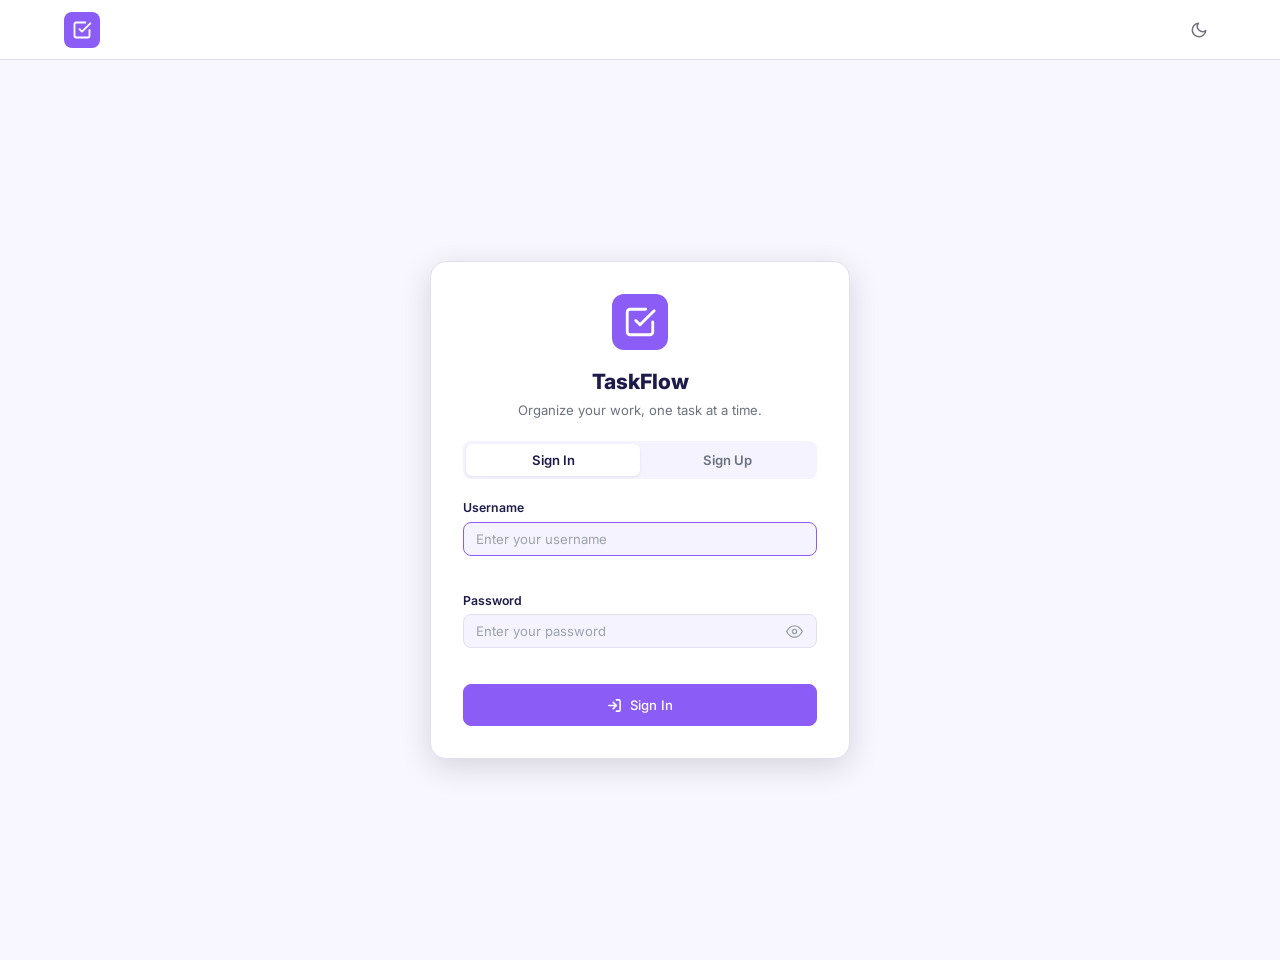
==== commit f9190817: "change frontend ui" ====
--- a/frontend/index.html
+++ b/frontend/index.html
@@ -263,7 +263,7 @@
     <!-- ══════════════════════════════════════════════════════
          ADD / EDIT TASK MODAL
     ══════════════════════════════════════════════════════ -->
-    <div class="modal-backdrop" id="taskModalBackdrop" aria-hidden="true"></div>
+    <div class="modal-backdrop" id="taskModalBackdrop" aria-hidden="true" hidden></div>
     <div class="modal" id="taskModal" role="dialog" aria-modal="true" aria-labelledby="taskModalTitle">
         <div class="modal-header">
             <h2 class="modal-title" id="taskModalTitle">New Task</h2>
@@ -332,7 +332,7 @@
     <!-- ══════════════════════════════════════════════════════
          ADD CATEGORY MODAL
     ══════════════════════════════════════════════════════ -->
-    <div class="modal-backdrop" id="catModalBackdrop" aria-hidden="true"></div>
+    <div class="modal-backdrop" id="catModalBackdrop" aria-hidden="true" hidden></div>
     <div class="modal modal--sm" id="catModal" role="dialog" aria-modal="true" aria-labelledby="catModalTitle">
         <div class="modal-header">
             <h2 class="modal-title" id="catModalTitle">New Category</h2>
@@ -363,7 +363,7 @@
     <!-- ══════════════════════════════════════════════════════
          DELETE CONFIRMATION DIALOG
     ══════════════════════════════════════════════════════ -->
-    <div class="modal-backdrop" id="deleteBackdrop" aria-hidden="true"></div>
+    <div class="modal-backdrop" id="deleteBackdrop" aria-hidden="true" hidden></div>
     <div class="modal modal--sm" id="deleteModal" role="dialog" aria-modal="true" aria-labelledby="deleteModalTitle">
         <div class="modal-header">
             <h2 class="modal-title" id="deleteModalTitle">Delete Task?</h2>
--- a/frontend/style.css
+++ b/frontend/style.css
@@ -1,1246 +1,1224 @@
 /* ================================================================
-   VAULT — Password Manager
-   Mobile-first, Indian flag–inspired palette
-   Saffron #FF6B00 · White #FFFFFF · Green #128807 · Chakra Navy #06038D
+   TaskFlow — style.css
    ================================================================ */
 
 /* ── 1. Design tokens ─────────────────────────────────────────── */
 :root {
-    /* Brand palette */
-    --saffron:        #FF6B00;
-    --saffron-light:  #FF8C38;
-    --saffron-dim:    #FF6B0018;
-    --saffron-muted:  #FF6B0030;
-    --green:          #128807;
-    --green-light:    #1aad08;
-    --green-dim:      #12880718;
-    --green-muted:    #12880730;
-    --chakra:         #06038D;
-    --white:          #FFFFFF;
-
-    /* Neutrals (dark theme default) */
-    --bg-base:        #0d0f14;
-    --bg-surface:     #141720;
-    --bg-card:        #1a1e2e;
-    --bg-card-hover:  #1f2438;
-    --bg-input:       #0f1119;
-    --bg-input-focus: #111525;
-
-    --border:         #2a2f45;
-    --border-focus:   var(--saffron);
-    --border-subtle:  #1e2338;
-
-    --text-primary:   #f0f2f8;
-    --text-secondary: #8b93b0;
-    --text-muted:     #565e7a;
-    --text-inverse:   #0d0f14;
-
-    /* Semantic */
+    --accent:         #8b5cf6;
+    --accent-hover:   #7c3aed;
+    --accent-dim:     #8b5cf620;
+    --accent-muted:   #8b5cf640;
+
+    --danger:         #ef4444;
+    --danger-hover:   #dc2626;
+    --danger-dim:     #ef444420;
+
     --success:        #22c55e;
-    --success-dim:    #22c55e18;
-    --error:          #ef4444;
-    --error-dim:      #ef444418;
+    --success-dim:    #22c55e20;
+
     --warning:        #f59e0b;
 
-    /* Spacing scale */
-    --sp-1: 4px;   --sp-2: 8px;   --sp-3: 12px;  --sp-4: 16px;
-    --sp-5: 20px;  --sp-6: 24px;  --sp-8: 32px;  --sp-10: 40px;
-
-    /* Radii */
-    --r-sm:  8px;
-    --r-md:  12px;
-    --r-lg:  18px;
-    --r-xl:  24px;
-    --r-full: 9999px;
-
-    /* Shadows */
-    --shadow-card:   0 4px 24px rgba(0,0,0,0.32), 0 1px 3px rgba(0,0,0,0.2);
-    --shadow-input:  0 0 0 3px var(--saffron-muted);
-    --shadow-btn:    0 4px 14px rgba(255, 107, 0, 0.35);
-    --shadow-dialog: 0 20px 60px rgba(0,0,0,0.6);
-
-    /* Motion */
-    --ease-out: cubic-bezier(0.22, 1, 0.36, 1);
-    --duration: 200ms;
-
-    /* Layout */
-    --topbar-h:   56px;
-    --max-width:  1120px;
-    --page-pad:   var(--sp-4);
-}
-
-/* Light theme */
-[data-theme="light"] {
-    --bg-base:        #f5f6fa;
-    --bg-surface:     #eef0f7;
+    --bg-base:        #f8f7ff;
+    --bg-surface:     #ffffff;
     --bg-card:        #ffffff;
-    --bg-card-hover:  #f7f8fd;
-    --bg-input:       #f0f2fa;
-    --bg-input-focus: #fff;
-
-    --border:         #d8dcea;
-    --border-subtle:  #e8eaf3;
-
-    --text-primary:   #111827;
-    --text-secondary: #4b5563;
+    --bg-card-hover:  #f3f0ff;
+    --bg-input:       #f5f3ff;
+    --bg-sidebar:     #1e1b4b;
+    --bg-sidebar-item:#ffffff12;
+    --bg-sidebar-active: #8b5cf6;
+
+    --border:         #e2e0f0;
+    --border-focus:   var(--accent);
+    --border-subtle:  #ede9fe;
+
+    --text-primary:   #1e1b4b;
+    --text-secondary: #6b7280;
     --text-muted:     #9ca3af;
     --text-inverse:   #ffffff;
-
-    --shadow-card:    0 2px 16px rgba(0,0,0,0.08), 0 1px 3px rgba(0,0,0,0.05);
-    --shadow-input:   0 0 0 3px var(--saffron-muted);
-    --shadow-btn:     0 4px 14px rgba(255,107,0,0.28);
+    --text-sidebar:   #c4b5fd;
+    --text-sidebar-active: #ffffff;
+
+    --shadow-sm: 0 1px 3px rgba(0,0,0,.08);
+    --shadow-md: 0 4px 16px rgba(0,0,0,.10);
+    --shadow-lg: 0 8px 32px rgba(0,0,0,.14);
+
+    --sidebar-w: 240px;
+    --topbar-h:  60px;
+
+    --r-sm: 8px;
+    --r-md: 12px;
+    --r-lg: 16px;
+
+    --sp-1: 4px;  --sp-2: 8px;  --sp-3: 12px; --sp-4: 16px;
+    --sp-5: 20px; --sp-6: 24px; --sp-8: 32px; --sp-10: 40px;
+
+    --font: 'Inter', system-ui, -apple-system, sans-serif;
+    --transition: 0.18s ease;
+}
+
+[data-theme="dark"] {
+    --bg-base:        #0f0e1a;
+    --bg-surface:     #16152a;
+    --bg-card:        #1c1a30;
+    --bg-card-hover:  #23213a;
+    --bg-input:       #12112a;
+    --bg-sidebar:     #0d0c1a;
+
+    --border:         #2e2b4a;
+    --border-subtle:  #1e1c35;
+
+    --text-primary:   #f0eeff;
+    --text-secondary: #9491b4;
+    --text-muted:     #5c5880;
+
+    --shadow-sm: 0 1px 3px rgba(0,0,0,.3);
+    --shadow-md: 0 4px 16px rgba(0,0,0,.4);
+    --shadow-lg: 0 8px 32px rgba(0,0,0,.5);
 }
 
 /* ── 2. Reset & base ──────────────────────────────────────────── */
-*, *::before, *::after {
-    box-sizing: border-box;
-    margin: 0;
-    padding: 0;
-}
-
-html {
-    -webkit-text-size-adjust: 100%;
-    scroll-behavior: smooth;
-}
+*, *::before, *::after { box-sizing: border-box; margin: 0; padding: 0; }
+
+html { font-size: 15px; -webkit-text-size-adjust: 100%; }
 
 body {
-    font-family: 'Inter', system-ui, -apple-system, sans-serif;
-    font-size: 15px;
-    line-height: 1.6;
-    background-color: var(--bg-base);
-    color: var(--text-primary);
-    min-height: 100dvh;
-    transition: background-color var(--duration), color var(--duration);
-    -webkit-font-smoothing: antialiased;
-}
-
-/* Scrollbar (desktop) */
-::-webkit-scrollbar { width: 6px; }
-::-webkit-scrollbar-track { background: transparent; }
-::-webkit-scrollbar-thumb { background: var(--border); border-radius: var(--r-full); }
-
-/* Focus ring */
-:focus-visible {
-    outline: 2px solid var(--saffron);
-    outline-offset: 2px;
-}
-
-/* ── 3. Top navigation bar ────────────────────────────────────── */
+    font-family: var(--font);
+    background: var(--bg-base);
+    color: var(--text-primary);
+    line-height: 1.5;
+    min-height: 100vh;
+    overflow-x: hidden;
+}
+
+button { font-family: inherit; cursor: pointer; border: none; background: none; }
+input, select, textarea { font-family: inherit; }
+a { color: var(--accent); text-decoration: none; }
+
+/* ── 3. Layout shell ──────────────────────────────────────────── */
+.sidebar {
+    position: fixed;
+    top: 0; left: 0;
+    width: var(--sidebar-w);
+    height: 100vh;
+    background: var(--bg-sidebar);
+    display: flex;
+    flex-direction: column;
+    z-index: 100;
+    transition: transform var(--transition);
+    overflow-y: auto;
+    overflow-x: hidden;
+}
+
+.main-wrapper {
+    margin-left: var(--sidebar-w);
+    min-height: 100vh;
+    display: flex;
+    flex-direction: column;
+}
+
+/* ── 4. Sidebar brand ─────────────────────────────────────────── */
+.sidebar-brand {
+    display: flex;
+    align-items: center;
+    gap: var(--sp-3);
+    padding: var(--sp-5) var(--sp-5) var(--sp-4);
+    border-bottom: 1px solid #ffffff12;
+    flex-shrink: 0;
+}
+
+.brand-icon {
+    width: 36px; height: 36px;
+    background: var(--accent);
+    border-radius: var(--r-sm);
+    display: grid;
+    place-items: center;
+    color: #fff;
+    flex-shrink: 0;
+}
+
+.brand-name {
+    font-size: 1.1rem;
+    font-weight: 700;
+    color: #fff;
+    letter-spacing: -0.02em;
+}
+
+/* ── 5. Sidebar nav ───────────────────────────────────────────── */
+.sidebar-nav {
+    flex: 1;
+    padding: var(--sp-4) var(--sp-3);
+    display: flex;
+    flex-direction: column;
+    gap: 2px;
+}
+
+.nav-divider {
+    height: 1px;
+    background: #ffffff14;
+    margin: var(--sp-3) var(--sp-2);
+}
+
+.nav-section-label {
+    font-size: 0.7rem;
+    font-weight: 600;
+    letter-spacing: 0.08em;
+    text-transform: uppercase;
+    color: #ffffff50;
+    padding: var(--sp-3) var(--sp-3) var(--sp-1);
+}
+
+.nav-item {
+    display: flex;
+    align-items: center;
+    gap: var(--sp-3);
+    width: 100%;
+    padding: var(--sp-2) var(--sp-3);
+    border-radius: var(--r-sm);
+    font-size: 0.875rem;
+    font-weight: 500;
+    color: var(--text-sidebar);
+    transition: background var(--transition), color var(--transition);
+    text-align: left;
+    white-space: nowrap;
+    overflow: hidden;
+    text-overflow: ellipsis;
+}
+
+.nav-item:hover {
+    background: var(--bg-sidebar-item);
+    color: #fff;
+}
+
+.nav-item--active {
+    background: var(--bg-sidebar-active) !important;
+    color: var(--text-sidebar-active) !important;
+}
+
+.nav-item--ghost {
+    color: #ffffff50;
+    font-size: 0.8rem;
+}
+
+.nav-item--ghost:hover {
+    color: var(--text-sidebar);
+    background: var(--bg-sidebar-item);
+}
+
+.nav-item--cat {
+    font-size: 0.82rem;
+}
+
+.nav-item-label {
+    overflow: hidden;
+    text-overflow: ellipsis;
+    white-space: nowrap;
+}
+
+.cat-dot {
+    width: 10px; height: 10px;
+    border-radius: 50%;
+    flex-shrink: 0;
+    display: inline-block;
+}
+
+.cat-dot--sm {
+    width: 8px; height: 8px;
+}
+
+.category-nav-list {
+    display: flex;
+    flex-direction: column;
+    gap: 2px;
+    max-height: 200px;
+    overflow-y: auto;
+}
+
+/* ── 6. Sidebar footer ────────────────────────────────────────── */
+.sidebar-footer {
+    display: flex;
+    align-items: center;
+    justify-content: space-between;
+    gap: var(--sp-2);
+    padding: var(--sp-4) var(--sp-4);
+    border-top: 1px solid #ffffff14;
+    flex-shrink: 0;
+}
+
+.user-pill {
+    display: flex;
+    align-items: center;
+    gap: var(--sp-2);
+    color: var(--text-sidebar);
+    font-size: 0.82rem;
+    font-weight: 500;
+    overflow: hidden;
+}
+
+.user-pill span {
+    overflow: hidden;
+    text-overflow: ellipsis;
+    white-space: nowrap;
+}
+
+/* ── 7. Mobile sidebar overlay ───────────────────────────────── */
+.sidebar-overlay {
+    display: none;
+    position: fixed;
+    inset: 0;
+    background: rgba(0,0,0,.5);
+    z-index: 99;
+}
+
+.sidebar-overlay.active { display: block; }
+
+/* ── 8. Topbar ────────────────────────────────────────────────── */
 .topbar {
+    height: var(--topbar-h);
+    background: var(--bg-surface);
+    border-bottom: 1px solid var(--border);
+    display: flex;
+    align-items: center;
+    justify-content: space-between;
+    padding: 0 var(--sp-6);
+    gap: var(--sp-4);
     position: sticky;
     top: 0;
-    z-index: 100;
+    z-index: 50;
+    flex-shrink: 0;
+}
+
+.topbar-left {
+    display: flex;
+    align-items: center;
+    gap: var(--sp-3);
+    min-width: 0;
+}
+
+.topbar-right {
+    display: flex;
+    align-items: center;
+    gap: var(--sp-3);
+    flex-shrink: 0;
+}
+
+.page-title {
+    font-size: 1.05rem;
+    font-weight: 600;
+    color: var(--text-primary);
+    white-space: nowrap;
+    overflow: hidden;
+    text-overflow: ellipsis;
+}
+
+.sidebar-toggle { display: none; }
+
+/* ── 9. Search ────────────────────────────────────────────────── */
+.search-wrap {
+    position: relative;
+    display: flex;
+    align-items: center;
+}
+
+.search-icon {
+    position: absolute;
+    left: var(--sp-3);
+    color: var(--text-muted);
+    pointer-events: none;
+}
+
+.search-input {
+    background: var(--bg-input);
+    border: 1px solid var(--border);
+    border-radius: var(--r-sm);
+    padding: var(--sp-2) var(--sp-3) var(--sp-2) calc(var(--sp-3) + 22px);
+    font-size: 0.85rem;
+    color: var(--text-primary);
+    width: 220px;
+    transition: border-color var(--transition), width var(--transition);
+    outline: none;
+}
+
+.search-input:focus {
+    border-color: var(--border-focus);
+    width: 280px;
+}
+
+.search-input::placeholder { color: var(--text-muted); }
+
+/* ── 10. Buttons ──────────────────────────────────────────────── */
+.btn {
+    display: inline-flex;
+    align-items: center;
+    gap: var(--sp-2);
+    padding: var(--sp-2) var(--sp-4);
+    border-radius: var(--r-sm);
+    font-size: 0.875rem;
+    font-weight: 500;
+    transition: background var(--transition), opacity var(--transition), box-shadow var(--transition);
+    white-space: nowrap;
+    border: 1px solid transparent;
+}
+
+.btn:disabled { opacity: 0.55; cursor: not-allowed; }
+
+.btn-primary {
+    background: var(--accent);
+    color: #fff;
+    border-color: var(--accent);
+}
+.btn-primary:hover:not(:disabled) {
+    background: var(--accent-hover);
+    border-color: var(--accent-hover);
+}
+
+.btn-secondary {
     background: var(--bg-card);
-    border-bottom: 1px solid var(--border-subtle);
-    backdrop-filter: blur(12px);
-    -webkit-backdrop-filter: blur(12px);
-}
-
-.topbar-inner {
-    max-width: var(--max-width);
-    margin: 0 auto;
-    padding: 0 var(--page-pad);
-    height: var(--topbar-h);
-    display: flex;
-    align-items: center;
-    justify-content: space-between;
-}
-
-/* Tricolor accent stripe */
-.topbar-tricolor {
-    display: flex;
-    height: 3px;
-}
-.tc-saffron { flex: 1; background: var(--saffron); }
-.tc-white   { flex: 1; background: var(--white); }
-.tc-green   { flex: 1; background: var(--green); }
-
-/* Brand */
-.topbar-brand {
-    display: flex;
-    align-items: center;
-    gap: var(--sp-2);
-    text-decoration: none;
-    color: inherit;
-}
-
-.brand-icon {
-    display: grid;
-    place-items: center;
-    width: 36px;
-    height: 36px;
-    background: linear-gradient(135deg, var(--saffron), #e55a00);
-    border-radius: var(--r-sm);
-    color: var(--white);
-    flex-shrink: 0;
-    box-shadow: 0 2px 8px rgba(255,107,0,0.4);
-}
-
-.brand-name {
-    font-size: 1.1rem;
-    font-weight: 800;
-    letter-spacing: -0.02em;
-    background: linear-gradient(90deg, var(--saffron) 0%, var(--saffron-light) 100%);
-    -webkit-background-clip: text;
-    -webkit-text-fill-color: transparent;
-    background-clip: text;
-}
-
-/* Icon button */
+    color: var(--text-primary);
+    border-color: var(--border);
+}
+.btn-secondary:hover:not(:disabled) { background: var(--bg-card-hover); }
+
+.btn-ghost {
+    background: transparent;
+    color: var(--text-secondary);
+    border-color: transparent;
+}
+.btn-ghost:hover:not(:disabled) { background: var(--bg-card-hover); }
+
+.btn-danger {
+    background: var(--danger);
+    color: #fff;
+    border-color: var(--danger);
+}
+.btn-danger:hover:not(:disabled) { background: var(--danger-hover); }
+
+.btn-add-task { gap: var(--sp-2); }
+
+.btn.is-loading { opacity: 0.7; pointer-events: none; }
+
+/* ── 11. Icon button ──────────────────────────────────────────── */
 .icon-btn {
     display: grid;
     place-items: center;
-    width: 40px;
-    height: 40px;
-    border-radius: var(--r-sm);
-    border: 1px solid var(--border);
-    background: var(--bg-input);
+    width: 34px; height: 34px;
+    border-radius: var(--r-sm);
     color: var(--text-secondary);
-    cursor: pointer;
-    transition: background var(--duration), color var(--duration), border-color var(--duration);
-}
-.icon-btn:hover {
-    background: var(--saffron-dim);
-    color: var(--saffron);
-    border-color: var(--saffron-muted);
-}
-.icon-btn .eye-hide { display: none; }
-
-/* ── 4. Page layout ───────────────────────────────────────────── */
-.page {
-    max-width: var(--max-width);
-    margin: 0 auto;
-    padding: var(--sp-6) var(--page-pad) var(--sp-10);
-}
-
-/* ── 5. Hero ──────────────────────────────────────────────────── */
-.hero {
-    display: flex;
-    align-items: center;
-    justify-content: space-between;
+    transition: background var(--transition), color var(--transition);
+    flex-shrink: 0;
+}
+
+.icon-btn:hover { background: var(--bg-card-hover); color: var(--text-primary); }
+
+.icon-btn--sm { width: 28px; height: 28px; }
+
+.icon-btn--danger { color: var(--danger); }
+.icon-btn--danger:hover { background: var(--danger-dim); color: var(--danger); }
+
+/* ── 12. Main content ─────────────────────────────────────────── */
+.content {
+    flex: 1;
+    padding: var(--sp-6);
+    max-width: 1200px;
+    width: 100%;
+}
+
+/* ── 13. Views ────────────────────────────────────────────────── */
+.view { display: block; }
+.view--hidden { display: none !important; }
+
+/* ── 14. Dashboard ────────────────────────────────────────────── */
+.dashboard-grid {
+    display: grid;
+    grid-template-columns: repeat(4, 1fr);
     gap: var(--sp-4);
     margin-bottom: var(--sp-6);
-    padding: var(--sp-6) var(--sp-6);
+}
+
+.stat-card {
     background: var(--bg-card);
-    border-radius: var(--r-xl);
-    border: 1px solid var(--border-subtle);
-    position: relative;
+    border: 1px solid var(--border);
+    border-radius: var(--r-md);
+    padding: var(--sp-5);
+    display: flex;
+    align-items: center;
+    gap: var(--sp-4);
+    box-shadow: var(--shadow-sm);
+}
+
+.stat-icon {
+    width: 44px; height: 44px;
+    border-radius: var(--r-sm);
+    display: grid;
+    place-items: center;
+    flex-shrink: 0;
+}
+
+.stat-card--total   .stat-icon { background: var(--accent-dim);   color: var(--accent); }
+.stat-card--pending .stat-icon { background: #fef3c720;            color: var(--warning); }
+.stat-card--done    .stat-icon { background: var(--success-dim);   color: var(--success); }
+.stat-card--overdue .stat-icon { background: var(--danger-dim);    color: var(--danger); }
+
+.stat-body { display: flex; flex-direction: column; gap: 2px; }
+
+.stat-value {
+    font-size: 1.6rem;
+    font-weight: 700;
+    line-height: 1;
+    color: var(--text-primary);
+}
+
+.stat-label {
+    font-size: 0.78rem;
+    color: var(--text-secondary);
+    font-weight: 500;
+}
+
+.dashboard-panels {
+    display: grid;
+    grid-template-columns: repeat(3, 1fr);
+    gap: var(--sp-4);
+}
+
+.dash-panel {
+    background: var(--bg-card);
+    border: 1px solid var(--border);
+    border-radius: var(--r-md);
+    padding: var(--sp-5);
+    box-shadow: var(--shadow-sm);
+    min-height: 180px;
+}
+
+.dash-panel-header { margin-bottom: var(--sp-4); }
+
+.dash-panel-title {
+    display: flex;
+    align-items: center;
+    gap: var(--sp-2);
+    font-size: 0.9rem;
+    font-weight: 600;
+    color: var(--text-primary);
+}
+
+/* ── 15. Toolbar ──────────────────────────────────────────────── */
+.toolbar {
+    display: flex;
+    align-items: center;
+    justify-content: space-between;
+    gap: var(--sp-3);
+    margin-bottom: var(--sp-4);
+    flex-wrap: wrap;
+}
+
+.toolbar-filters {
+    display: flex;
+    gap: var(--sp-2);
+    flex-wrap: wrap;
+}
+
+.toolbar-sort { display: flex; gap: var(--sp-2); }
+
+.select-input {
+    background: var(--bg-card);
+    border: 1px solid var(--border);
+    border-radius: var(--r-sm);
+    padding: var(--sp-2) var(--sp-3);
+    font-size: 0.82rem;
+    color: var(--text-primary);
+    cursor: pointer;
+    outline: none;
+    transition: border-color var(--transition);
+}
+
+.select-input:focus { border-color: var(--border-focus); }
+
+/* ── 16. Task list ────────────────────────────────────────────── */
+.task-list {
+    display: flex;
+    flex-direction: column;
+    gap: var(--sp-2);
+}
+
+.task-list--compact { gap: 4px; }
+
+.task-item {
+    background: var(--bg-card);
+    border: 1px solid var(--border);
+    border-radius: var(--r-md);
+    padding: var(--sp-4);
+    display: flex;
+    align-items: flex-start;
+    gap: var(--sp-3);
+    transition: box-shadow var(--transition), border-color var(--transition);
+    box-shadow: var(--shadow-sm);
+}
+
+.task-item:hover { box-shadow: var(--shadow-md); border-color: var(--accent-muted); }
+
+.task-item--done { opacity: 0.65; }
+
+.task-item--overdue { border-left: 3px solid var(--danger); }
+
+.task-item--compact {
+    padding: var(--sp-2) var(--sp-3);
+    border-radius: var(--r-sm);
+    align-items: center;
+    gap: var(--sp-2);
+}
+
+/* ── 17. Task check button ────────────────────────────────────── */
+.task-check {
+    width: 20px; height: 20px;
+    border: 2px solid var(--border);
+    border-radius: 50%;
+    display: grid;
+    place-items: center;
+    flex-shrink: 0;
+    margin-top: 1px;
+    transition: background var(--transition), border-color var(--transition);
+    color: #fff;
+}
+
+.task-check:hover { border-color: var(--accent); }
+
+.task-check--done {
+    background: var(--accent);
+    border-color: var(--accent);
+}
+
+/* ── 18. Task body ────────────────────────────────────────────── */
+.task-body { flex: 1; min-width: 0; }
+
+.task-row-top {
+    display: flex;
+    align-items: center;
+    gap: var(--sp-2);
+    flex-wrap: wrap;
+    margin-bottom: 2px;
+}
+
+.task-title {
+    font-size: 0.9rem;
+    font-weight: 600;
+    color: var(--text-primary);
+    line-height: 1.4;
+    flex: 1;
+}
+
+.task-title--done {
+    text-decoration: line-through;
+    color: var(--text-muted);
+}
+
+.task-item-title {
+    font-size: 0.85rem;
+    font-weight: 500;
+    flex: 1;
     overflow: hidden;
-}
-
-/* Subtle gradient wash behind hero */
-.hero::before {
-    content: '';
-    position: absolute;
+    text-overflow: ellipsis;
+    white-space: nowrap;
+}
+
+.task-item-title--done {
+    text-decoration: line-through;
+    color: var(--text-muted);
+}
+
+.task-desc {
+    font-size: 0.82rem;
+    color: var(--text-secondary);
+    margin: var(--sp-1) 0 var(--sp-2);
+    line-height: 1.5;
+    overflow: hidden;
+    display: -webkit-box;
+    -webkit-line-clamp: 2;
+    -webkit-box-orient: vertical;
+}
+
+.task-meta {
+    display: flex;
+    align-items: center;
+    gap: var(--sp-3);
+    flex-wrap: wrap;
+    margin-top: var(--sp-2);
+}
+
+.task-meta-item {
+    display: inline-flex;
+    align-items: center;
+    gap: 4px;
+    font-size: 0.75rem;
+    color: var(--text-secondary);
+}
+
+.task-meta-item--overdue { color: var(--danger); }
+.task-meta-item--today   { color: var(--accent); font-weight: 600; }
+
+/* ── 19. Priority badge ───────────────────────────────────────── */
+.priority-badge {
+    font-size: 0.68rem;
+    font-weight: 700;
+    letter-spacing: 0.04em;
+    text-transform: uppercase;
+    padding: 2px var(--sp-2);
+    border-radius: 99px;
+    flex-shrink: 0;
+}
+
+.priority-badge--high   { background: var(--danger-dim);   color: var(--danger); }
+.priority-badge--medium { background: #fef3c720;            color: var(--warning); }
+.priority-badge--low    { background: var(--success-dim);  color: var(--success); }
+
+.priority-dot {
+    width: 8px; height: 8px;
+    border-radius: 50%;
+    flex-shrink: 0;
+}
+.priority-dot--high   { background: var(--danger); }
+.priority-dot--medium { background: var(--warning); }
+.priority-dot--low    { background: var(--success); }
+
+/* ── 20. Due chip ─────────────────────────────────────────────── */
+.task-due-chip {
+    font-size: 0.72rem;
+    font-weight: 500;
+    color: var(--text-secondary);
+    background: var(--bg-input);
+    border-radius: 99px;
+    padding: 1px var(--sp-2);
+    white-space: nowrap;
+    flex-shrink: 0;
+}
+
+.task-due-chip--overdue { color: var(--danger); background: var(--danger-dim); }
+
+/* ── 21. Tag chip ─────────────────────────────────────────────── */
+.tag-chip {
+    font-size: 0.72rem;
+    color: var(--accent);
+    background: var(--accent-dim);
+    padding: 1px var(--sp-2);
+    border-radius: 99px;
+}
+
+/* ── 22. Task actions ─────────────────────────────────────────── */
+.task-actions {
+    display: flex;
+    gap: 4px;
+    flex-shrink: 0;
+    opacity: 0;
+    transition: opacity var(--transition);
+}
+
+.task-item:hover .task-actions { opacity: 1; }
+
+/* ── 23. Empty state ──────────────────────────────────────────── */
+.empty-state {
+    text-align: center;
+    padding: var(--sp-10) var(--sp-6);
+    display: flex;
+    flex-direction: column;
+    align-items: center;
+    gap: var(--sp-3);
+}
+
+.empty-state--sm {
+    padding: var(--sp-5) var(--sp-4);
+}
+
+.empty-icon {
+    width: 56px; height: 56px;
+    border-radius: var(--r-md);
+    background: var(--accent-dim);
+    display: grid;
+    place-items: center;
+    color: var(--accent);
+}
+
+.empty-title {
+    font-size: 1rem;
+    font-weight: 600;
+    color: var(--text-primary);
+}
+
+.empty-desc {
+    font-size: 0.85rem;
+    color: var(--text-secondary);
+}
+
+/* ── 24. Modal ────────────────────────────────────────────────── */
+.modal-backdrop {
+    position: fixed;
     inset: 0;
-    background: linear-gradient(120deg,
-        var(--saffron-dim) 0%,
-        transparent 45%,
-        var(--green-dim) 100%);
-    pointer-events: none;
-}
-
-.hero-inner { position: relative; z-index: 1; }
-
-.hero-title {
-    font-size: clamp(1.35rem, 4vw, 1.9rem);
-    font-weight: 800;
-    letter-spacing: -0.03em;
-    line-height: 1.15;
-    color: var(--text-primary);
-    margin-bottom: var(--sp-1);
-}
-
-.hero-subtitle {
-    font-size: 0.9rem;
-    color: var(--text-secondary);
-}
-
-/* Mini Indian flag */
-.hero-badge {
-    flex-shrink: 0;
-    position: relative;
-    z-index: 1;
-}
-
-.mini-flag {
-    width: 52px;
-    border-radius: 4px;
+    background: rgba(0,0,0,.5);
+    z-index: 200;
+    display: none;
+    animation: fadeIn 0.15s ease;
+}
+
+.modal-backdrop.active { display: block; }
+
+/* hidden attribute support */
+.modal-backdrop[hidden] { display: none !important; }
+
+.modal {
+    position: fixed;
+    top: 50%; left: 50%;
+    transform: translate(-50%, -50%) scale(0.96);
+    width: min(520px, calc(100vw - 2rem));
+    max-height: calc(100vh - 4rem);
+    background: var(--bg-card);
+    border: 1px solid var(--border);
+    border-radius: var(--r-lg);
+    box-shadow: var(--shadow-lg);
+    z-index: 201;
+    display: none;
+    flex-direction: column;
     overflow: hidden;
-    box-shadow: 0 2px 12px rgba(0,0,0,0.25);
-    border: 1px solid rgba(255,255,255,0.1);
-}
-
-.mf-saffron, .mf-white, .mf-green {
-    display: block;
-    height: 18px;
-}
-.mf-saffron { background: var(--saffron); }
-.mf-white   { background: #fff; position: relative; display: flex; align-items: center; justify-content: center; }
-.mf-green   { background: var(--green); }
-
-.mf-chakra {
-    display: block;
-    width: 12px;
-    height: 12px;
-    border: 2px solid var(--chakra);
-    border-radius: 50%;
-    position: relative;
-}
-.mf-chakra::before {
-    content: '';
-    position: absolute;
-    inset: 1px;
-    background: radial-gradient(circle, var(--chakra) 1.5px, transparent 1.5px);
-}
-
-/* ── 6. App shell grid ────────────────────────────────────────── */
-.app-shell {
-    display: grid;
-    gap: var(--sp-5);
-    grid-template-columns: 1fr;
-}
-
-@media (min-width: 860px) {
-    .app-shell {
-        grid-template-columns: 420px 1fr;
-        align-items: start;
-    }
-}
-
-@media (min-width: 1060px) {
-    .app-shell {
-        grid-template-columns: 460px 1fr;
-    }
-}
-
-/* ── 7. Card ──────────────────────────────────────────────────── */
-.card {
-    background: var(--bg-card);
-    border: 1px solid var(--border-subtle);
-    border-radius: var(--r-lg);
-    box-shadow: var(--shadow-card);
-    overflow: hidden;
-}
-
-.card-header {
+    transition: transform 0.18s ease, opacity 0.18s ease;
+    opacity: 0;
+}
+
+.modal--open {
+    display: flex;
+    transform: translate(-50%, -50%) scale(1);
+    opacity: 1;
+}
+
+.modal--sm { width: min(400px, calc(100vw - 2rem)); }
+
+.modal-header {
     display: flex;
     align-items: center;
     justify-content: space-between;
-    padding: var(--sp-5) var(--sp-5) 0;
-}
-
-.card-title {
-    display: flex;
-    align-items: center;
-    gap: var(--sp-2);
+    padding: var(--sp-5) var(--sp-6);
+    border-bottom: 1px solid var(--border);
+    flex-shrink: 0;
+}
+
+.modal-title {
     font-size: 1rem;
-    font-weight: 700;
-    color: var(--text-primary);
-}
-
-.card-title svg {
-    color: var(--saffron);
-    flex-shrink: 0;
-}
-
-.card-body {
-    padding: var(--sp-5);
-}
-
-/* ── 8. Form fields ───────────────────────────────────────────── */
+    font-weight: 600;
+    color: var(--text-primary);
+}
+
+.modal-body {
+    flex: 1;
+    overflow-y: auto;
+    padding: var(--sp-5) var(--sp-6);
+    display: flex;
+    flex-direction: column;
+    gap: var(--sp-4);
+}
+
+.modal-footer {
+    display: flex;
+    align-items: center;
+    justify-content: flex-end;
+    gap: var(--sp-3);
+    padding: var(--sp-4) var(--sp-6);
+    border-top: 1px solid var(--border);
+    flex-shrink: 0;
+}
+
+/* ── 25. Form fields ──────────────────────────────────────────── */
 .field {
     display: flex;
     flex-direction: column;
     gap: var(--sp-1);
-    margin-bottom: var(--sp-4);
-}
-
-.field:last-of-type { margin-bottom: 0; }
+}
 
 .field-label {
     font-size: 0.82rem;
     font-weight: 600;
-    color: var(--text-secondary);
-    letter-spacing: 0.02em;
-    text-transform: uppercase;
-    display: flex;
-    align-items: center;
-    gap: var(--sp-2);
+    color: var(--text-primary);
 }
 
 .field-label-hint {
     font-size: 0.75rem;
     font-weight: 400;
-    text-transform: none;
     color: var(--text-muted);
-    letter-spacing: 0;
-}
+}
+
+.required-star { color: var(--danger); }
 
 .field-input {
+    background: var(--bg-input);
+    border: 1px solid var(--border);
+    border-radius: var(--r-sm);
+    padding: var(--sp-2) var(--sp-3);
+    font-size: 0.875rem;
+    color: var(--text-primary);
+    outline: none;
+    transition: border-color var(--transition);
     width: 100%;
-    padding: 11px var(--sp-3);
-    font: inherit;
-    font-size: 0.95rem;
-    background: var(--bg-input);
-    color: var(--text-primary);
-    border: 1.5px solid var(--border);
-    border-radius: var(--r-md);
-    transition: border-color var(--duration), box-shadow var(--duration), background var(--duration);
-    -webkit-appearance: none;
-    appearance: none;
-}
-
+}
+
+.field-input:focus { border-color: var(--border-focus); }
 .field-input::placeholder { color: var(--text-muted); }
-
-.field-input:hover {
-    border-color: var(--saffron-muted);
-}
-
-.field-input:focus {
-    outline: none;
-    border-color: var(--saffron);
-    background: var(--bg-input-focus);
-    box-shadow: var(--shadow-input);
-}
-
-.field-input.is-invalid {
-    border-color: var(--error);
-    box-shadow: 0 0 0 3px rgba(239,68,68,0.18);
-}
+.field-input--error { border-color: var(--danger) !important; }
 
 .field-textarea {
     resize: vertical;
-    min-height: 88px;
-    line-height: 1.5;
+    min-height: 80px;
 }
 
 .field-error {
-    font-size: 0.8rem;
-    color: var(--error);
-    min-height: 1.2em;
-    display: flex;
-    align-items: center;
-    gap: 4px;
-}
-
-/* ── 9. Password input wrapper ────────────────────────────────── */
-.password-wrap {
-    position: relative;
-}
-
-.password-wrap .field-input {
-    padding-right: 46px;
-}
-
-.pwd-eye-btn {
-    position: absolute;
-    top: 50%;
-    right: 10px;
-    transform: translateY(-50%);
-    background: transparent;
-    border: none;
+    font-size: 0.75rem;
+    color: var(--danger);
+    min-height: 16px;
+}
+
+.form-row {
+    display: grid;
+    grid-template-columns: 1fr 1fr;
+    gap: var(--sp-3);
+}
+
+/* ── 26. Category color swatches ──────────────────────────────── */
+.color-swatches {
+    display: flex;
+    flex-wrap: wrap;
+    gap: var(--sp-2);
+    margin-top: var(--sp-1);
+}
+
+.color-swatch {
+    width: 26px; height: 26px;
+    border-radius: 50%;
+    border: 3px solid transparent;
+    transition: transform var(--transition), border-color var(--transition);
+    cursor: pointer;
+}
+
+.color-swatch:hover { transform: scale(1.15); }
+
+.color-swatch--selected { border-color: var(--text-primary); transform: scale(1.15); }
+
+/* ── 27. Settings ─────────────────────────────────────────────── */
+.settings-card {
+    background: var(--bg-card);
+    border: 1px solid var(--border);
+    border-radius: var(--r-lg);
+    padding: var(--sp-6);
+    max-width: 640px;
+    box-shadow: var(--shadow-sm);
+}
+
+.settings-section-title {
+    font-size: 0.85rem;
+    font-weight: 700;
+    letter-spacing: 0.05em;
+    text-transform: uppercase;
     color: var(--text-muted);
-    cursor: pointer;
-    padding: var(--sp-1);
-    display: grid;
-    place-items: center;
-    border-radius: var(--r-sm);
-    transition: color var(--duration), background var(--duration);
-    /* Minimum touch target */
-    min-width: 36px;
-    min-height: 36px;
-}
-
-.pwd-eye-btn:hover { color: var(--saffron); background: var(--saffron-dim); }
-
-.pwd-eye-btn[aria-pressed="true"] .eye-show { display: none; }
-.pwd-eye-btn[aria-pressed="true"] .eye-hide { display: block; }
-.pwd-eye-btn[aria-pressed="false"] .eye-show { display: block; }
-.pwd-eye-btn[aria-pressed="false"] .eye-hide { display: none; }
-
-/* ── 10. Password strength bar ────────────────────────────────── */
-.strength-bar {
-    display: flex;
-    gap: var(--sp-1);
-    margin-top: var(--sp-2);
-}
-
-.strength-seg {
+    padding-bottom: var(--sp-3);
+    border-bottom: 1px solid var(--border);
+    margin-bottom: var(--sp-4);
+}
+
+.settings-row {
+    display: flex;
+    align-items: center;
+    justify-content: space-between;
+    gap: var(--sp-4);
+    flex-wrap: wrap;
+}
+
+.settings-row-label { display: flex; flex-direction: column; gap: 2px; }
+
+.settings-row-name {
+    font-size: 0.9rem;
+    font-weight: 500;
+    color: var(--text-primary);
+}
+
+.settings-row-desc {
+    font-size: 0.78rem;
+    color: var(--text-secondary);
+}
+
+.theme-toggle-group {
+    display: flex;
+    gap: var(--sp-2);
+}
+
+.theme-btn {
+    display: flex;
+    align-items: center;
+    gap: var(--sp-2);
+    padding: var(--sp-2) var(--sp-3);
+    border-radius: var(--r-sm);
+    font-size: 0.82rem;
+    font-weight: 500;
+    background: var(--bg-input);
+    border: 1px solid var(--border);
+    color: var(--text-secondary);
+    transition: all var(--transition);
+}
+
+.theme-btn[aria-pressed="true"] {
+    background: var(--accent-dim);
+    border-color: var(--accent);
+    color: var(--accent);
+}
+
+.theme-btn:hover { border-color: var(--accent); }
+
+.settings-category-list {
+    display: flex;
+    flex-direction: column;
+    gap: var(--sp-2);
+}
+
+.settings-cat-row {
+    display: flex;
+    align-items: center;
+    gap: var(--sp-3);
+    padding: var(--sp-2) var(--sp-3);
+    background: var(--bg-input);
+    border-radius: var(--r-sm);
+}
+
+.settings-cat-name {
     flex: 1;
-    height: 4px;
-    border-radius: var(--r-full);
-    background: var(--border);
-    transition: background var(--duration);
-}
-
-/*
-  3-level scoring: data-score="1" Weak, "2" Medium, "3" Strong
-  Only 3 segments used (data-seg 1–3); seg 4 kept in HTML but hidden.
-*/
-.strength-seg[data-seg="4"] { display: none; }
-
-/* Weak — first segment red */
-.strength-bar[data-score="1"] .strength-seg[data-seg="1"] { background: var(--error); }
-
-/* Medium — first two segments amber */
-.strength-bar[data-score="2"] .strength-seg[data-seg="1"],
-.strength-bar[data-score="2"] .strength-seg[data-seg="2"] { background: var(--warning); }
-
-/* Strong — all three segments green */
-.strength-bar[data-score="3"] .strength-seg[data-seg="1"],
-.strength-bar[data-score="3"] .strength-seg[data-seg="2"],
-.strength-bar[data-score="3"] .strength-seg[data-seg="3"] { background: var(--green); }
-
-.strength-label {
-    font-size: 0.75rem;
-    font-weight: 600;
-    color: var(--text-muted);
-    margin-top: 2px;
-    min-height: 1em;
-    letter-spacing: 0.01em;
-}
-
-/* ── 11. Form actions ─────────────────────────────────────────── */
-.form-actions {
-    display: flex;
+    font-size: 0.875rem;
+    font-weight: 500;
+    color: var(--text-primary);
+}
+
+/* ── 28. Toast ────────────────────────────────────────────────── */
+.toast-container {
+    position: fixed;
+    bottom: var(--sp-6);
+    right: var(--sp-6);
+    z-index: 300;
+    display: flex;
+    flex-direction: column;
+    gap: var(--sp-2);
+    pointer-events: none;
+}
+
+.toast {
+    display: flex;
+    align-items: center;
     gap: var(--sp-3);
-    margin-top: var(--sp-5);
-    flex-wrap: wrap;
-}
-
-/* ── 12. Buttons ──────────────────────────────────────────────── */
-.btn {
-    display: inline-flex;
-    align-items: center;
-    justify-content: center;
-    gap: var(--sp-2);
-    padding: 11px var(--sp-5);
-    font: inherit;
-    font-size: 0.9rem;
-    font-weight: 700;
-    border-radius: var(--r-md);
-    border: 1.5px solid transparent;
-    cursor: pointer;
-    text-decoration: none;
-    white-space: nowrap;
-    transition:
-        background var(--duration),
-        box-shadow var(--duration),
-        transform 80ms,
-        opacity var(--duration),
-        border-color var(--duration);
-    /* Minimum touch target */
-    min-height: 44px;
-    user-select: none;
-    -webkit-tap-highlight-color: transparent;
-}
-
-.btn:active { transform: scale(0.97); }
-.btn:disabled {
-    opacity: 0.5;
-    cursor: not-allowed;
-    transform: none;
-}
-
-/* Primary — saffron */
-.btn-primary {
-    background: linear-gradient(135deg, var(--saffron) 0%, #e55a00 100%);
-    color: var(--white);
-    box-shadow: var(--shadow-btn);
-    flex: 1;
-}
-.btn-primary:hover:not(:disabled) {
-    background: linear-gradient(135deg, var(--saffron-light) 0%, var(--saffron) 100%);
-    box-shadow: 0 6px 20px rgba(255,107,0,0.45);
-}
-
-/* Secondary — outlined green */
-.btn-secondary {
-    background: var(--green-dim);
-    color: var(--green-light);
-    border-color: var(--green-muted);
-}
-.btn-secondary:hover:not(:disabled) {
-    background: var(--green-muted);
-    border-color: var(--green);
-}
-
-/* Ghost */
-.btn-ghost {
-    background: transparent;
-    color: var(--text-secondary);
-    border-color: var(--border);
-}
-.btn-ghost:hover:not(:disabled) {
-    background: var(--bg-input);
-    color: var(--text-primary);
-}
-
-/* Danger */
-.btn-danger {
-    background: var(--error);
-    color: var(--white);
-    border-color: var(--error);
-}
-.btn-danger:hover:not(:disabled) {
-    background: #dc2626;
-    box-shadow: 0 4px 14px rgba(239,68,68,0.35);
-}
-
-/* Loading spinner inside btn */
-.btn.is-loading {
-    pointer-events: none;
-    position: relative;
-    color: transparent;
-}
-.btn.is-loading::after {
-    content: '';
-    position: absolute;
-    inset: 50% auto auto 50%;
-    transform: translate(-50%, -50%);
-    width: 16px;
-    height: 16px;
-    border: 2px solid rgba(255,255,255,0.4);
-    border-top-color: #fff;
-    border-radius: 50%;
-    animation: spin 0.65s linear infinite;
-}
-
-/* ── 13. Toast / feedback ─────────────────────────────────────── */
-.toast {
-    display: none;
-    align-items: center;
-    gap: var(--sp-2);
     padding: var(--sp-3) var(--sp-4);
     border-radius: var(--r-md);
     font-size: 0.875rem;
     font-weight: 500;
-    margin-top: var(--sp-4);
-    animation: slideIn 0.22s var(--ease-out);
-}
-
-.toast.visible { display: flex; }
-
-.toast.success {
-    background: var(--success-dim);
+    box-shadow: var(--shadow-md);
+    opacity: 0;
+    transform: translateY(12px);
+    transition: opacity 0.22s ease, transform 0.22s ease;
+    max-width: 340px;
+    pointer-events: auto;
+}
+
+.toast--visible { opacity: 1; transform: translateY(0); }
+
+.toast--success {
+    background: var(--bg-card);
     color: var(--success);
-    border: 1px solid rgba(34,197,94,0.25);
-}
-
-.toast.error {
-    background: var(--error-dim);
-    color: var(--error);
-    border: 1px solid rgba(239,68,68,0.25);
-}
-
-/* ── 14. Vault header ─────────────────────────────────────────── */
-.vault-card-header {
-    padding-bottom: var(--sp-4);
-}
-
-/* Badge / count pill */
-.badge {
-    display: inline-flex;
-    align-items: center;
-    justify-content: center;
-    min-width: 26px;
-    height: 22px;
-    padding: 0 var(--sp-2);
-    font-size: 0.75rem;
-    font-weight: 700;
-    border-radius: var(--r-full);
-    background: var(--saffron-dim);
-    color: var(--saffron);
-    border: 1px solid var(--saffron-muted);
-}
-
-/* ── 15. Search bar ───────────────────────────────────────────── */
-.search-wrap {
-    position: relative;
-    margin-bottom: var(--sp-4);
-}
-
-.search-icon {
-    position: absolute;
-    left: 12px;
-    top: 50%;
-    transform: translateY(-50%);
-    color: var(--text-muted);
-    pointer-events: none;
-}
-
-.search-input {
-    width: 100%;
-    padding: 10px var(--sp-3) 10px 38px;
-    font: inherit;
-    font-size: 0.9rem;
-    background: var(--bg-input);
-    color: var(--text-primary);
-    border: 1.5px solid var(--border);
-    border-radius: var(--r-md);
-    transition: border-color var(--duration), box-shadow var(--duration);
-    -webkit-appearance: none;
-    appearance: none;
-}
-
-.search-input::placeholder { color: var(--text-muted); }
-
-.search-input:focus {
-    outline: none;
-    border-color: var(--saffron);
-    box-shadow: var(--shadow-input);
-}
-
-/* Clear button on search (native) */
-.search-input::-webkit-search-cancel-button { opacity: 0.5; cursor: pointer; }
-
-/* ── 16. Vault list ───────────────────────────────────────────── */
-.vault-list {
-    display: flex;
-    flex-direction: column;
-    gap: var(--sp-3);
-}
-
-/* ── 17. Vault item card ──────────────────────────────────────── */
-.vault-item {
-    display: grid;
-    grid-template-columns: 1fr auto;
-    gap: var(--sp-3);
-    align-items: start;
-    padding: var(--sp-4);
+    border: 1px solid var(--success);
+}
+
+.toast--error {
     background: var(--bg-card);
-    border: 1.5px solid var(--border-subtle);
-    border-radius: var(--r-md);
-    transition: border-color var(--duration), background var(--duration), transform var(--duration);
-    animation: fadeUp 0.25s var(--ease-out);
-    position: relative;
-    overflow: hidden;
-}
-
-.vault-item::before {
-    content: '';
-    position: absolute;
-    left: 0; top: 0; bottom: 0;
-    width: 3px;
-    background: linear-gradient(180deg, var(--saffron), var(--green));
-    border-radius: 0 2px 2px 0;
-}
-
-.vault-item:hover {
-    border-color: var(--saffron-muted);
-    background: var(--bg-card-hover);
-}
-
-.vault-item-info { min-width: 0; padding-left: var(--sp-2); }
-
-.vault-item-title {
-    font-size: 0.95rem;
-    font-weight: 700;
-    color: var(--text-primary);
-    margin-bottom: 2px;
-    white-space: nowrap;
-    overflow: hidden;
-    text-overflow: ellipsis;
-}
-
-.vault-item-row {
-    display: flex;
-    align-items: center;
-    gap: var(--sp-2);
-    font-size: 0.82rem;
-    color: var(--text-secondary);
-    margin-top: 4px;
-    min-width: 0;
-}
-
-.vault-item-row svg { flex-shrink: 0; color: var(--text-muted); }
-
-.vault-item-value {
-    min-width: 0;
-    overflow: hidden;
-    text-overflow: ellipsis;
-    white-space: nowrap;
-}
-
-.vault-item-password {
-    font-family: 'Courier New', monospace;
-    letter-spacing: 0.08em;
-    font-size: 0.82rem;
-}
-
-.vault-item-notes {
-    color: var(--text-muted);
-    font-style: italic;
-    font-size: 0.78rem;
-    margin-top: var(--sp-2);
-    display: -webkit-box;
-    -webkit-line-clamp: 2;
-    -webkit-box-orient: vertical;
-    overflow: hidden;
-}
-
-/* Item action buttons cluster */
-.vault-item-actions {
-    display: flex;
-    flex-direction: column;
-    gap: var(--sp-2);
-    flex-shrink: 0;
-}
-
-.item-btn {
+    color: var(--danger);
+    border: 1px solid var(--danger);
+}
+
+/* ── 29. Login page ───────────────────────────────────────────── */
+.login-page {
+    min-height: 100vh;
     display: grid;
     place-items: center;
-    width: 34px;
-    height: 34px;
-    border-radius: var(--r-sm);
-    border: 1.5px solid var(--border);
-    background: var(--bg-input);
-    color: var(--text-muted);
-    cursor: pointer;
-    transition: background var(--duration), color var(--duration), border-color var(--duration);
-    /* Touch target */
-    min-width: 34px;
-    min-height: 34px;
-}
-
-.item-btn:hover { color: var(--saffron); border-color: var(--saffron-muted); background: var(--saffron-dim); }
-
-.item-btn-delete:hover { color: var(--error); border-color: rgba(239,68,68,0.3); background: var(--error-dim); }
-
-.item-btn-copy.copied {
-    color: var(--green-light);
-    border-color: var(--green-muted);
-    background: var(--green-dim);
-}
-
-/* ── 18. Empty state ──────────────────────────────────────────── */
-.empty-state {
-    display: flex;
-    flex-direction: column;
-    align-items: center;
+    padding: var(--sp-6);
+    background: var(--bg-base);
+}
+
+.login-card {
+    background: var(--bg-card);
+    border: 1px solid var(--border);
+    border-radius: var(--r-lg);
+    padding: var(--sp-8) var(--sp-8);
+    width: min(420px, 100%);
+    box-shadow: var(--shadow-lg);
+}
+
+.login-brand {
+    display: flex;
     justify-content: center;
-    gap: var(--sp-3);
-    padding: var(--sp-10) var(--sp-4);
-    text-align: center;
-    color: var(--text-muted);
-}
-
-.empty-icon {
-    width: 56px;
-    height: 56px;
-    border-radius: var(--r-lg);
-    background: var(--saffron-dim);
-    border: 1.5px solid var(--saffron-muted);
+    margin-bottom: var(--sp-4);
+}
+
+.login-brand-icon {
+    width: 56px; height: 56px;
+    border-radius: var(--r-md);
+    background: var(--accent);
     display: grid;
     place-items: center;
-    color: var(--saffron);
-}
-
-.empty-title {
-    font-size: 0.95rem;
+    color: #fff;
+}
+
+.login-title {
+    text-align: center;
+    font-size: 1.4rem;
+    font-weight: 800;
+    color: var(--text-primary);
+    margin-bottom: var(--sp-1);
+}
+
+.login-subtitle {
+    text-align: center;
+    font-size: 0.875rem;
+    color: var(--text-secondary);
+    margin-bottom: var(--sp-5);
+}
+
+.auth-tabs {
+    display: flex;
+    background: var(--bg-input);
+    border-radius: var(--r-sm);
+    padding: 3px;
+    margin-bottom: var(--sp-5);
+}
+
+.auth-tab {
+    flex: 1;
+    padding: var(--sp-2) var(--sp-3);
+    border-radius: calc(var(--r-sm) - 2px);
+    font-size: 0.875rem;
     font-weight: 600;
     color: var(--text-secondary);
-}
-
-.empty-desc {
-    font-size: 0.82rem;
-    max-width: 220px;
-}
-
-/* ── 19. Loading state skeleton ───────────────────────────────── */
-.skeleton {
-    border-radius: var(--r-md);
-    background: linear-gradient(90deg,
-        var(--bg-card) 25%,
-        var(--bg-card-hover) 50%,
-        var(--bg-card) 75%);
-    background-size: 200% 100%;
-    animation: shimmer 1.4s ease infinite;
-}
-
-.skeleton-item {
-    height: 80px;
-    border-radius: var(--r-md);
-}
-
-/* ── 20. Confirm dialog ───────────────────────────────────────── */
-.confirm-dialog {
-    position: fixed;
-    inset: 0;
-    z-index: 300;
-    margin: auto;
-    width: calc(100% - var(--sp-8));
-    max-width: 380px;
+    transition: background var(--transition), color var(--transition);
+}
+
+.auth-tab--active {
     background: var(--bg-card);
-    border: 1.5px solid var(--border);
-    border-radius: var(--r-xl);
-    box-shadow: var(--shadow-dialog);
-    padding: 0;
-    display: none;
-    animation: scaleIn 0.22s var(--ease-out);
-}
-
-.confirm-dialog[open] { display: block; }
-
-.dialog-backdrop {
-    display: none;
-    position: fixed;
-    inset: 0;
-    z-index: 200;
-    background: rgba(0,0,0,0.65);
-    backdrop-filter: blur(4px);
-    -webkit-backdrop-filter: blur(4px);
-    animation: fadeIn 0.18s ease;
-}
-
-.dialog-backdrop.active { display: block; }
-
-.dialog-inner {
-    padding: var(--sp-6);
+    color: var(--text-primary);
+    box-shadow: var(--shadow-sm);
+}
+
+.auth-panel { display: block; }
+.auth-panel--hidden { display: none; }
+
+.login-form {
     display: flex;
     flex-direction: column;
-    align-items: center;
-    gap: var(--sp-3);
-    text-align: center;
-}
-
-.dialog-icon {
-    width: 56px;
-    height: 56px;
-    border-radius: var(--r-lg);
-    background: var(--error-dim);
-    border: 1.5px solid rgba(239,68,68,0.25);
+    gap: var(--sp-4);
+}
+
+.login-submit { width: 100%; justify-content: center; padding: var(--sp-3); }
+
+.password-wrap {
+    position: relative;
+    display: flex;
+    align-items: center;
+}
+
+.password-wrap .field-input { padding-right: 40px; }
+
+.pwd-eye-btn {
+    position: absolute;
+    right: var(--sp-2);
+    width: 30px; height: 30px;
     display: grid;
     place-items: center;
-    color: var(--error);
-}
-
-.dialog-title {
-    font-size: 1.05rem;
-    font-weight: 700;
-    color: var(--text-primary);
-}
-
-.dialog-desc {
-    font-size: 0.875rem;
-    color: var(--text-secondary);
-}
-
-.dialog-actions {
-    display: flex;
+    color: var(--text-muted);
+    border-radius: var(--r-sm);
+    transition: color var(--transition);
+}
+
+.pwd-eye-btn:hover { color: var(--text-primary); }
+
+/* Show/hide eye icon states */
+.pwd-eye-btn .eye-hide { display: none; }
+.pwd-eye-btn[aria-pressed="true"] .eye-show { display: none; }
+.pwd-eye-btn[aria-pressed="true"] .eye-hide { display: block; }
+
+.form-banner {
+    padding: var(--sp-3) var(--sp-4);
+    border-radius: var(--r-sm);
+    font-size: 0.85rem;
+    font-weight: 500;
+}
+
+.form-banner--error {
+    background: var(--danger-dim);
+    color: var(--danger);
+    border: 1px solid var(--danger);
+}
+
+.field-hint {
+    font-size: 0.75rem;
+    color: var(--text-muted);
+}
+
+/* Login page topbar */
+.topbar-inner {
+    display: flex;
+    align-items: center;
+    justify-content: space-between;
+    max-width: 1200px;
+    margin: 0 auto;
+    width: 100%;
+    height: var(--topbar-h);
+    padding: 0 var(--sp-6);
+}
+
+.topbar-brand {
+    display: flex;
+    align-items: center;
     gap: var(--sp-3);
-    width: 100%;
-    margin-top: var(--sp-2);
-}
-
-.dialog-actions .btn { flex: 1; }
-
-/* ── 21. Animations ───────────────────────────────────────────── */
-@keyframes spin {
-    to { transform: translate(-50%, -50%) rotate(360deg); }
-}
-
-@keyframes shimmer {
-    from { background-position: 200% 0; }
-    to   { background-position: -200% 0; }
-}
-
-@keyframes slideIn {
-    from { opacity: 0; transform: translateY(-6px); }
-    to   { opacity: 1; transform: translateY(0); }
-}
-
-@keyframes fadeUp {
-    from { opacity: 0; transform: translateY(8px); }
-    to   { opacity: 1; transform: translateY(0); }
-}
-
-@keyframes scaleIn {
-    from { opacity: 0; transform: scale(0.94); }
-    to   { opacity: 1; transform: scale(1); }
-}
-
+}
+
+.topbar-actions { display: flex; gap: var(--sp-2); }
+
+/* ── 30. Animations ───────────────────────────────────────────── */
 @keyframes fadeIn {
     from { opacity: 0; }
     to   { opacity: 1; }
 }
 
-/* ── 22. Responsive overrides ─────────────────────────────────── */
-
-/* Tight phones */
-@media (max-width: 420px) {
-    :root { --page-pad: var(--sp-3); }
-
-    .hero {
-        padding: var(--sp-4) var(--sp-4);
+/* ── 31. Responsive ───────────────────────────────────────────── */
+@media (max-width: 1100px) {
+    .dashboard-grid { grid-template-columns: repeat(2, 1fr); }
+    .dashboard-panels { grid-template-columns: 1fr; }
+}
+
+@media (max-width: 768px) {
+    .sidebar {
+        transform: translateX(-100%);
     }
 
-    .hero-title { font-size: 1.2rem; }
-
-    .form-actions {
-        flex-direction: column;
+    .sidebar--open {
+        transform: translateX(0);
     }
-    .btn-primary { flex: none; width: 100%; }
-    .btn-secondary { width: 100%; }
-
-    .vault-item {
-        grid-template-columns: 1fr;
-    }
-    .vault-item-actions {
-        flex-direction: row;
-        justify-content: flex-end;
-    }
-}
-
-/* Tablet and above — items use more horizontal space */
-@media (min-width: 600px) {
-    :root { --page-pad: var(--sp-6); }
-
-    .vault-item-actions {
-        flex-direction: column;
-    }
-}
-
-/* Wide desktop */
-@media (min-width: 1200px) {
-    :root { --page-pad: var(--sp-8); }
-}
-
-/* Reduce motion */
-@media (prefers-reduced-motion: reduce) {
-    *, *::before, *::after {
-        animation-duration: 0.01ms !important;
-        transition-duration: 0.01ms !important;
-    }
-}
-
-/* ================================================================
-   AUTH — Login page styles
-   ================================================================ */
-
-/* Full-page centered layout */
-.login-page {
-    min-height: calc(100vh - 56px); /* subtract topbar height */
-    display: flex;
-    align-items: center;
-    justify-content: center;
-    padding: var(--sp-6) var(--sp-4);
-}
-
-/* Login card */
-.login-card {
-    width: 100%;
-    max-width: 420px;
-    background: var(--bg-card);
-    border: 1px solid var(--border);
-    border-radius: var(--radius-xl);
-    padding: var(--sp-8) var(--sp-7);
-    box-shadow: var(--shadow-lg);
-    display: flex;
-    flex-direction: column;
-    align-items: center;
-    gap: var(--sp-4);
-}
-
-/* Brand icon circle at top */
-.login-brand {
-    margin-bottom: var(--sp-2);
-}
-
-.login-brand-icon {
-    width: 68px;
-    height: 68px;
-    border-radius: 50%;
-    background: var(--saffron-dim);
-    border: 1.5px solid var(--saffron-muted);
-    color: var(--saffron);
-    display: flex;
-    align-items: center;
-    justify-content: center;
-}
-
-.login-title {
-    font-size: 1.5rem;
-    font-weight: 700;
-    color: var(--text-primary);
-    margin: 0;
-    text-align: center;
-    letter-spacing: -0.02em;
-}
-
-.login-subtitle {
-    font-size: 0.875rem;
-    color: var(--text-muted);
-    margin: 0;
-    text-align: center;
-}
-
-/* Form fills full card width */
-.login-form {
-    width: 100%;
-    display: flex;
-    flex-direction: column;
-    gap: var(--sp-4);
-    margin-top: var(--sp-2);
-}
-
-/* Full-width submit button */
-.login-submit {
-    width: 100%;
-    justify-content: center;
-    margin-top: var(--sp-2);
-}
-
-/* Error banner */
-.login-error {
-    background: var(--error-dim, rgba(239,68,68,0.12));
-    border: 1px solid rgba(239,68,68,0.3);
-    color: var(--error, #ef4444);
-    border-radius: var(--radius-md);
-    padding: var(--sp-3) var(--sp-4);
-    font-size: 0.875rem;
-    text-align: center;
-}
-
-/* Hint text at bottom */
-.login-hint {
-    font-size: 0.8rem;
-    color: var(--text-subtle, var(--text-muted));
-    text-align: center;
-    margin: 0;
-    margin-top: var(--sp-2);
-    opacity: 0.7;
-}
-
-/* Error state on inputs (mirrors existing field-input focus style) */
-.field-input--error {
-    border-color: var(--error, #ef4444) !important;
-    outline-color: var(--error, #ef4444) !important;
-}
-
-/* ── Topbar user pill (shown on main vault page when logged in) ── */
-.user-pill {
-    display: flex;
-    align-items: center;
-    gap: var(--sp-2);
-    background: var(--bg-input);
-    border: 1px solid var(--border);
-    border-radius: 999px;
-    padding: var(--sp-1) var(--sp-3) var(--sp-1) var(--sp-2);
-    font-size: 0.8rem;
-    color: var(--text-secondary);
-    font-weight: 500;
-    white-space: nowrap;
-}
-
-.user-pill svg {
-    color: var(--saffron);
-    flex-shrink: 0;
-}
-
-/* Logout button */
-.btn-logout {
-    display: inline-flex;
-    align-items: center;
-    gap: var(--sp-1);
-    background: transparent;
-    border: 1px solid var(--border);
-    color: var(--text-muted);
-    border-radius: var(--radius-md);
-    padding: var(--sp-1) var(--sp-3);
-    font-size: 0.8rem;
-    font-weight: 500;
-    cursor: pointer;
-    transition: border-color 0.15s, color 0.15s, background 0.15s;
-    white-space: nowrap;
-}
-
-.btn-logout:hover {
-    border-color: var(--error, #ef4444);
-    color: var(--error, #ef4444);
-    background: rgba(239,68,68,0.06);
-}
-
-/* Topbar actions gap */
-.topbar-actions {
-    display: flex;
-    align-items: center;
-    gap: var(--sp-2);
-}
-
-@media (max-width: 420px) {
-    .login-card {
-        padding: var(--sp-6) var(--sp-4);
-    }
-    .user-pill span {
-        display: none; /* hide username text on very small screens, keep icon */
-    }
-}
-
-/* ── Auth tabs ───────────────────────────────────────────────── */
-.auth-tabs {
-    display: flex;
-    width: 100%;
-    background: var(--bg-input);
-    border: 1px solid var(--border);
-    border-radius: var(--radius-lg);
-    padding: 3px;
-    gap: 3px;
-    margin-bottom: var(--sp-2);
-}
-
-.auth-tab {
-    flex: 1;
-    padding: var(--sp-2) var(--sp-3);
-    border: none;
-    border-radius: calc(var(--radius-lg) - 3px);
-    background: transparent;
-    color: var(--text-muted);
-    font-size: 0.875rem;
-    font-weight: 500;
-    font-family: inherit;
-    cursor: pointer;
-    transition: background 0.18s, color 0.18s;
-    white-space: nowrap;
-}
-
-.auth-tab:hover:not(.auth-tab--active) {
-    background: var(--bg-card-hover);
-    color: var(--text-secondary);
-}
-
-.auth-tab--active {
-    background: var(--bg-card);
-    color: var(--saffron);
-    box-shadow: 0 1px 4px rgba(0,0,0,0.25);
-}
-
-/* ── Auth panels ─────────────────────────────────────────────── */
-.auth-panel {
-    width: 100%;
-}
-
-.auth-panel--hidden {
-    display: none;
-}
-
-/* ── Field hint text ─────────────────────────────────────────── */
-.field-hint {
-    display: block;
-    font-size: 0.75rem;
-    color: var(--text-muted);
-    margin-top: 3px;
-    opacity: 0.75;
-}
-
-/* ── Success banner ──────────────────────────────────────────── */
-.login-success {
-    background: var(--green-dim);
-    border: 1px solid var(--green-muted);
-    color: var(--green-light);
-    border-radius: var(--radius-md);
-    padding: var(--sp-3) var(--sp-4);
-    font-size: 0.875rem;
-    text-align: center;
-}
+
+    .main-wrapper { margin-left: 0; }
+
+    .sidebar-toggle { display: grid; }
+
+    .content { padding: var(--sp-4); }
+
+    .dashboard-grid { grid-template-columns: repeat(2, 1fr); gap: var(--sp-3); }
+
+    .search-input { width: 160px; }
+    .search-input:focus { width: 200px; }
+
+    .btn-add-task span { display: none; }
+
+    .topbar { padding: 0 var(--sp-4); }
+
+    .form-row { grid-template-columns: 1fr; }
+
+    .login-card { padding: var(--sp-6) var(--sp-5); }
+}
+
+@media (max-width: 480px) {
+    .dashboard-grid { grid-template-columns: 1fr 1fr; }
+    .stat-value { font-size: 1.3rem; }
+    .toolbar { flex-direction: column; align-items: flex-start; }
+    .toolbar-filters { width: 100%; }
+    .select-input { flex: 1; }
+}
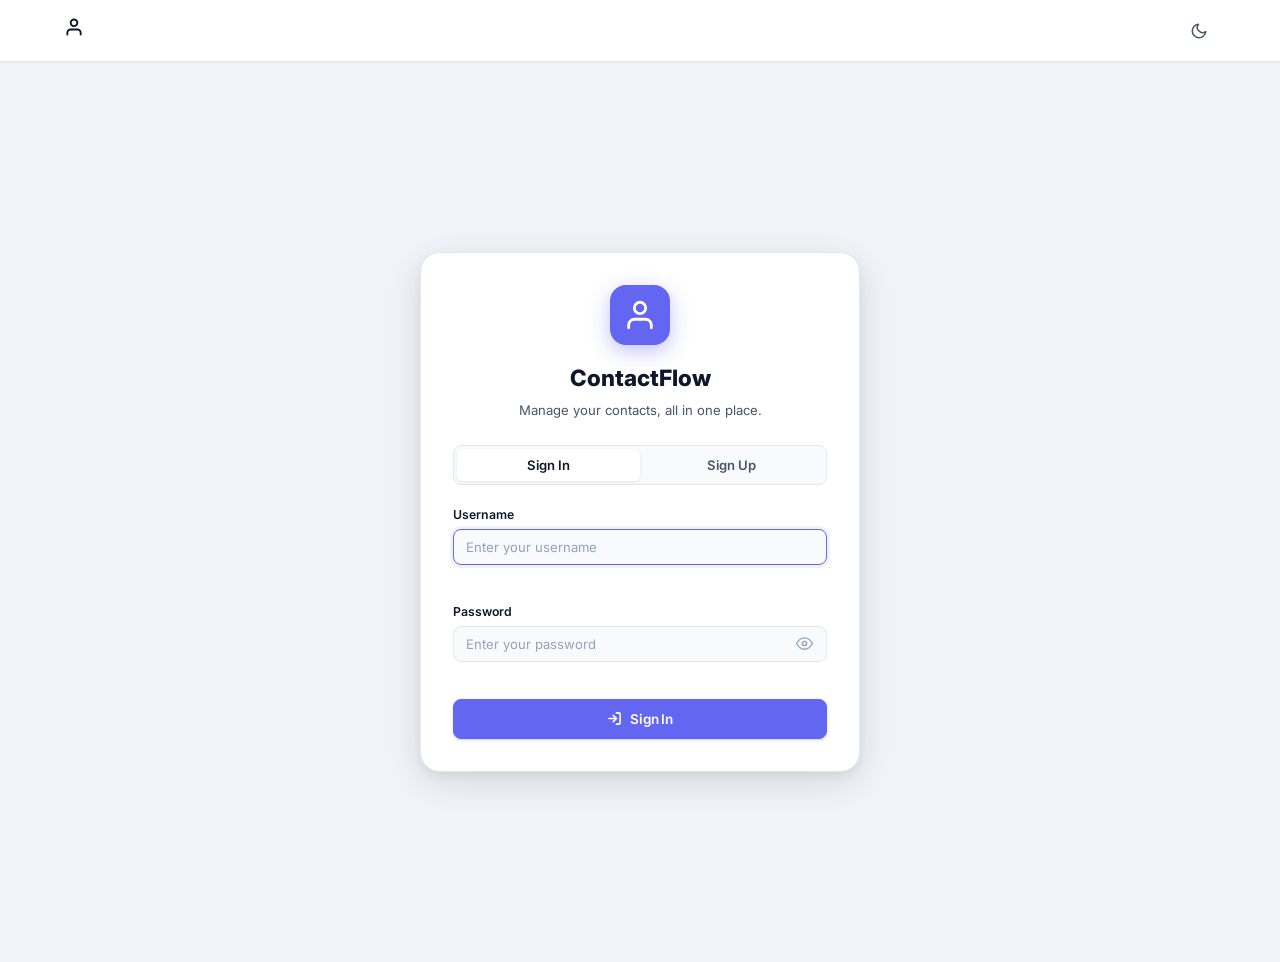
==== commit a80d9563: "deployed backend and frontend" ====
--- a/frontend/index.html
+++ b/frontend/index.html
@@ -3,9 +3,9 @@
 <head>
     <meta charset="UTF-8">
     <meta name="viewport" content="width=device-width, initial-scale=1.0, viewport-fit=cover">
-    <meta name="theme-color" content="#8b5cf6">
-    <meta name="description" content="TaskFlow — your personal task manager.">
-    <title>TaskFlow</title>
+    <meta name="theme-color" content="#6366f1">
+    <meta name="description" content="ContactFlow — professional contact management.">
+    <title>ContactFlow</title>
     <link rel="preconnect" href="https://fonts.googleapis.com">
     <link rel="preconnect" href="https://fonts.gstatic.com" crossorigin>
     <link href="https://fonts.googleapis.com/css2?family=Inter:wght@400;500;600;700;800&display=swap" rel="stylesheet">
@@ -13,376 +13,367 @@
 </head>
 <body>
 
-    <!-- ══════════════════════════════════════════════════════
-         SIDEBAR
-    ══════════════════════════════════════════════════════ -->
-    <aside class="sidebar" id="sidebar" role="navigation" aria-label="Main navigation">
-        <!-- Brand -->
-        <div class="sidebar-brand">
-            <span class="brand-icon" aria-hidden="true">
-                <svg width="20" height="20" viewBox="0 0 24 24" fill="none" stroke="currentColor" stroke-width="2.2" stroke-linecap="round" stroke-linejoin="round">
-                    <path d="M9 11l3 3L22 4"/><path d="M21 12v7a2 2 0 0 1-2 2H5a2 2 0 0 1-2-2V5a2 2 0 0 1 2-2h11"/>
-                </svg>
-            </span>
-            <span class="brand-name">TaskFlow</span>
-        </div>
-
-        <!-- Nav links -->
-        <nav class="sidebar-nav">
-            <button class="nav-item nav-item--active" data-view="dashboard" aria-current="page">
-                <svg width="17" height="17" viewBox="0 0 24 24" fill="none" stroke="currentColor" stroke-width="2" stroke-linecap="round" stroke-linejoin="round" aria-hidden="true"><rect x="3" y="3" width="7" height="7"/><rect x="14" y="3" width="7" height="7"/><rect x="14" y="14" width="7" height="7"/><rect x="3" y="14" width="7" height="7"/></svg>
-                Dashboard
+<!-- ═══════════════════════════════════════════
+     SIDEBAR
+═══════════════════════════════════════════ -->
+<aside class="sidebar" id="sidebar" role="navigation" aria-label="Main navigation">
+    <div class="sidebar-brand">
+        <div class="brand-logo" aria-hidden="true">
+            <svg width="22" height="22" viewBox="0 0 24 24" fill="none" stroke="currentColor" stroke-width="2.2" stroke-linecap="round" stroke-linejoin="round">
+                <path d="M17 21v-2a4 4 0 0 0-4-4H5a4 4 0 0 0-4 4v2"/><circle cx="9" cy="7" r="4"/>
+                <path d="M23 21v-2a4 4 0 0 0-3-3.87"/><path d="M16 3.13a4 4 0 0 1 0 7.75"/>
+            </svg>
+        </div>
+        <span class="brand-name">ContactFlow</span>
+    </div>
+
+    <nav class="sidebar-nav">
+        <div class="nav-section-label">Main</div>
+        <button class="nav-item" data-view="dashboard">
+            <svg class="nav-icon" viewBox="0 0 24 24" fill="none" stroke="currentColor" stroke-width="2" stroke-linecap="round" stroke-linejoin="round"><rect x="3" y="3" width="7" height="7"/><rect x="14" y="3" width="7" height="7"/><rect x="14" y="14" width="7" height="7"/><rect x="3" y="14" width="7" height="7"/></svg>
+            Dashboard
+        </button>
+        <button class="nav-item nav-item--active" data-view="all">
+            <svg class="nav-icon" viewBox="0 0 24 24" fill="none" stroke="currentColor" stroke-width="2" stroke-linecap="round" stroke-linejoin="round"><path d="M17 21v-2a4 4 0 0 0-4-4H5a4 4 0 0 0-4 4v2"/><circle cx="9" cy="7" r="4"/><path d="M23 21v-2a4 4 0 0 0-3-3.87"/><path d="M16 3.13a4 4 0 0 1 0 7.75"/></svg>
+            All Contacts
+            <span class="nav-badge" id="navBadgeAll"></span>
+        </button>
+        <button class="nav-item" data-view="favorites">
+            <svg class="nav-icon" viewBox="0 0 24 24" fill="none" stroke="currentColor" stroke-width="2" stroke-linecap="round" stroke-linejoin="round"><polygon points="12 2 15.09 8.26 22 9.27 17 14.14 18.18 21.02 12 17.77 5.82 21.02 7 14.14 2 9.27 8.91 8.26 12 2"/></svg>
+            Favorites
+            <span class="nav-badge nav-badge--gold" id="navBadgeFav"></span>
+        </button>
+
+        <div class="nav-divider"></div>
+        <div class="nav-section-label">Categories</div>
+        <button class="nav-item nav-item--cat" data-view="cat" data-cat="">
+            <svg class="nav-icon" viewBox="0 0 24 24" fill="none" stroke="currentColor" stroke-width="2" stroke-linecap="round" stroke-linejoin="round"><circle cx="12" cy="12" r="10"/><line x1="12" y1="8" x2="12" y2="16"/><line x1="8" y1="12" x2="16" y2="12"/></svg>
+            All Categories
+        </button>
+        <button class="nav-item nav-item--cat" data-view="cat" data-cat="Family">
+            <span class="cat-pill" style="background:#fbbf24"></span>Family
+        </button>
+        <button class="nav-item nav-item--cat" data-view="cat" data-cat="Friends">
+            <span class="cat-pill" style="background:#34d399"></span>Friends
+        </button>
+        <button class="nav-item nav-item--cat" data-view="cat" data-cat="Work">
+            <span class="cat-pill" style="background:#60a5fa"></span>Work
+        </button>
+        <button class="nav-item nav-item--cat" data-view="cat" data-cat="College">
+            <span class="cat-pill" style="background:#a78bfa"></span>College
+        </button>
+        <button class="nav-item nav-item--cat" data-view="cat" data-cat="Other">
+            <span class="cat-pill" style="background:#94a3b8"></span>Other
+        </button>
+
+        <div class="nav-divider"></div>
+        <div class="nav-section-label">Account</div>
+        <button class="nav-item" data-view="settings">
+            <svg class="nav-icon" viewBox="0 0 24 24" fill="none" stroke="currentColor" stroke-width="2" stroke-linecap="round" stroke-linejoin="round"><circle cx="12" cy="12" r="3"/><path d="M19.4 15a1.65 1.65 0 0 0 .33 1.82l.06.06a2 2 0 0 1-2.83 2.83l-.06-.06a1.65 1.65 0 0 0-1.82-.33 1.65 1.65 0 0 0-1 1.51V21a2 2 0 0 1-4 0v-.09A1.65 1.65 0 0 0 9 19.4a1.65 1.65 0 0 0-1.82.33l-.06.06a2 2 0 0 1-2.83-2.83l.06-.06A1.65 1.65 0 0 0 4.68 15a1.65 1.65 0 0 0-1.51-1H3a2 2 0 0 1 0-4h.09A1.65 1.65 0 0 0 4.6 9a1.65 1.65 0 0 0-.33-1.82l-.06-.06a2 2 0 0 1 2.83-2.83l.06.06A1.65 1.65 0 0 0 9 4.68a1.65 1.65 0 0 0 1-1.51V3a2 2 0 0 1 4 0v.09a1.65 1.65 0 0 0 1 1.51 1.65 1.65 0 0 0 1.82-.33l.06-.06a2 2 0 0 1 2.83 2.83l-.06.06A1.65 1.65 0 0 0 19.4 9a1.65 1.65 0 0 0 1.51 1H21a2 2 0 0 1 0 4h-.09a1.65 1.65 0 0 0-1.51 1z"/></svg>
+            Settings
+        </button>
+    </nav>
+
+    <div class="sidebar-footer">
+        <div class="sidebar-user">
+            <div class="sidebar-user-avatar" id="sidebarAvatar">?</div>
+            <span class="sidebar-user-name" id="usernameLabel"></span>
+        </div>
+        <button class="icon-btn icon-btn--danger" id="logoutBtn" title="Sign out">
+            <svg width="16" height="16" viewBox="0 0 24 24" fill="none" stroke="currentColor" stroke-width="2" stroke-linecap="round" stroke-linejoin="round"><path d="M9 21H5a2 2 0 0 1-2-2V5a2 2 0 0 1 2-2h4"/><polyline points="16 17 21 12 16 7"/><line x1="21" y1="12" x2="9" y2="12"/></svg>
+        </button>
+    </div>
+</aside>
+
+<div class="sidebar-overlay" id="sidebarOverlay" aria-hidden="true"></div>
+
+<!-- ═══════════════════════════════════════════
+     MAIN
+═══════════════════════════════════════════ -->
+<div class="main-wrapper">
+
+    <!-- Topbar -->
+    <header class="topbar" role="banner">
+        <div class="topbar-left">
+            <button class="icon-btn sidebar-toggle" id="sidebarToggle" aria-label="Toggle sidebar" aria-expanded="false">
+                <svg width="18" height="18" viewBox="0 0 24 24" fill="none" stroke="currentColor" stroke-width="2" stroke-linecap="round" stroke-linejoin="round"><line x1="3" y1="6" x2="21" y2="6"/><line x1="3" y1="12" x2="21" y2="12"/><line x1="3" y1="18" x2="21" y2="18"/></svg>
             </button>
-            <button class="nav-item" data-view="all">
-                <svg width="17" height="17" viewBox="0 0 24 24" fill="none" stroke="currentColor" stroke-width="2" stroke-linecap="round" stroke-linejoin="round" aria-hidden="true"><line x1="8" y1="6" x2="21" y2="6"/><line x1="8" y1="12" x2="21" y2="12"/><line x1="8" y1="18" x2="21" y2="18"/><line x1="3" y1="6" x2="3.01" y2="6"/><line x1="3" y1="12" x2="3.01" y2="12"/><line x1="3" y1="18" x2="3.01" y2="18"/></svg>
-                All Tasks
+            <h1 class="page-title" id="pageTitle">All Contacts</h1>
+        </div>
+        <div class="topbar-right">
+            <div class="search-wrap" role="search">
+                <svg class="search-icon" width="15" height="15" viewBox="0 0 24 24" fill="none" stroke="currentColor" stroke-width="2" stroke-linecap="round" stroke-linejoin="round"><circle cx="11" cy="11" r="8"/><line x1="21" y1="21" x2="16.65" y2="16.65"/></svg>
+                <input class="search-input" type="search" id="searchInput" placeholder="Search contacts…" aria-label="Search contacts" autocomplete="off">
+            </div>
+            <button class="icon-btn" id="themeToggle" aria-label="Toggle theme"></button>
+            <button class="btn btn-primary" id="addContactBtn">
+                <svg width="15" height="15" viewBox="0 0 24 24" fill="none" stroke="currentColor" stroke-width="2.5" stroke-linecap="round" stroke-linejoin="round"><line x1="12" y1="5" x2="12" y2="19"/><line x1="5" y1="12" x2="19" y2="12"/></svg>
+                <span>Add Contact</span>
             </button>
-            <button class="nav-item" data-view="today">
-                <svg width="17" height="17" viewBox="0 0 24 24" fill="none" stroke="currentColor" stroke-width="2" stroke-linecap="round" stroke-linejoin="round" aria-hidden="true"><rect x="3" y="4" width="18" height="18" rx="2" ry="2"/><line x1="16" y1="2" x2="16" y2="6"/><line x1="8" y1="2" x2="8" y2="6"/><line x1="3" y1="10" x2="21" y2="10"/></svg>
-                Today
+        </div>
+    </header>
+
+    <main class="content" id="mainContent" role="main">
+
+        <!-- ── DASHBOARD ─────────────────────────────────── -->
+        <section class="view view--hidden" id="view-dashboard">
+            <div class="dash-stats" id="dashStats">
+                <div class="stat-card stat-card--indigo">
+                    <div class="stat-icon"><svg viewBox="0 0 24 24" fill="none" stroke="currentColor" stroke-width="2" stroke-linecap="round" stroke-linejoin="round"><path d="M17 21v-2a4 4 0 0 0-4-4H5a4 4 0 0 0-4 4v2"/><circle cx="9" cy="7" r="4"/><path d="M23 21v-2a4 4 0 0 0-3-3.87"/><path d="M16 3.13a4 4 0 0 1 0 7.75"/></svg></div>
+                    <div class="stat-body"><span class="stat-value" id="dTotal">–</span><span class="stat-label">Total Contacts</span></div>
+                </div>
+                <div class="stat-card stat-card--amber">
+                    <div class="stat-icon"><svg viewBox="0 0 24 24" fill="none" stroke="currentColor" stroke-width="2" stroke-linecap="round" stroke-linejoin="round"><polygon points="12 2 15.09 8.26 22 9.27 17 14.14 18.18 21.02 12 17.77 5.82 21.02 7 14.14 2 9.27 8.91 8.26 12 2"/></svg></div>
+                    <div class="stat-body"><span class="stat-value" id="dFavs">–</span><span class="stat-label">Favorites</span></div>
+                </div>
+                <div class="stat-card stat-card--emerald">
+                    <div class="stat-icon"><svg viewBox="0 0 24 24" fill="none" stroke="currentColor" stroke-width="2" stroke-linecap="round" stroke-linejoin="round"><rect x="3" y="4" width="18" height="18" rx="2"/><line x1="16" y1="2" x2="16" y2="6"/><line x1="8" y1="2" x2="8" y2="6"/><line x1="3" y1="10" x2="21" y2="10"/></svg></div>
+                    <div class="stat-body"><span class="stat-value" id="dCats">–</span><span class="stat-label">Categories Used</span></div>
+                </div>
+                <div class="stat-card stat-card--violet">
+                    <div class="stat-icon"><svg viewBox="0 0 24 24" fill="none" stroke="currentColor" stroke-width="2" stroke-linecap="round" stroke-linejoin="round"><circle cx="12" cy="12" r="10"/><polyline points="12 6 12 12 16 14"/></svg></div>
+                    <div class="stat-body"><span class="stat-value" id="dRecent">–</span><span class="stat-label">Added This Week</span></div>
+                </div>
+            </div>
+
+            <div class="dash-panels">
+                <div class="dash-panel">
+                    <div class="dash-panel-hd">
+                        <svg width="16" height="16" viewBox="0 0 24 24" fill="none" stroke="currentColor" stroke-width="2" stroke-linecap="round" stroke-linejoin="round"><polygon points="12 2 15.09 8.26 22 9.27 17 14.14 18.18 21.02 12 17.77 5.82 21.02 7 14.14 2 9.27 8.91 8.26 12 2"/></svg>
+                        Recently Added
+                    </div>
+                    <div id="dashRecentList" class="dash-contact-list"></div>
+                </div>
+                <div class="dash-panel">
+                    <div class="dash-panel-hd">
+                        <svg width="16" height="16" viewBox="0 0 24 24" fill="none" stroke="currentColor" stroke-width="2" stroke-linecap="round" stroke-linejoin="round"><path d="M21 15a2 2 0 0 1-2 2H7l-4 4V5a2 2 0 0 1 2-2h14a2 2 0 0 1 2 2z"/></svg>
+                        Contacts by Category
+                    </div>
+                    <div id="dashCatChart" class="dash-cat-chart"></div>
+                </div>
+            </div>
+        </section>
+
+        <!-- ── ALL CONTACTS / FAVORITES / CATEGORY ───── -->
+        <section class="view" id="view-all">
+            <!-- Filter toolbar -->
+            <div class="filter-bar">
+                <div class="filter-bar-left">
+                    <select class="select-input" id="filterCategory" aria-label="Filter by category">
+                        <option value="">All Categories</option>
+                        <option value="Family">Family</option>
+                        <option value="Friends">Friends</option>
+                        <option value="Work">Work</option>
+                        <option value="College">College</option>
+                        <option value="Other">Other</option>
+                    </select>
+                    <select class="select-input" id="sortBy" aria-label="Sort contacts">
+                        <option value="name_asc">Name A → Z</option>
+                        <option value="name_desc">Name Z → A</option>
+                        <option value="recent">Recently Added</option>
+                    </select>
+                    <button class="btn btn-outline" id="filterFavBtn" title="Show favorites only">
+                        <svg width="14" height="14" viewBox="0 0 24 24" fill="none" stroke="currentColor" stroke-width="2" stroke-linecap="round" stroke-linejoin="round"><polygon points="12 2 15.09 8.26 22 9.27 17 14.14 18.18 21.02 12 17.77 5.82 21.02 7 14.14 2 9.27 8.91 8.26 12 2"/></svg>
+                        Favorites
+                    </button>
+                </div>
+                <div class="filter-bar-right">
+                    <button class="btn btn-outline" id="importBtn" title="Import CSV">
+                        <svg width="14" height="14" viewBox="0 0 24 24" fill="none" stroke="currentColor" stroke-width="2" stroke-linecap="round" stroke-linejoin="round"><path d="M21 15v4a2 2 0 0 1-2 2H5a2 2 0 0 1-2-2v-4"/><polyline points="17 8 12 3 7 8"/><line x1="12" y1="3" x2="12" y2="15"/></svg>
+                        Import
+                    </button>
+                    <button class="btn btn-outline" id="exportBtn" title="Export CSV">
+                        <svg width="14" height="14" viewBox="0 0 24 24" fill="none" stroke="currentColor" stroke-width="2" stroke-linecap="round" stroke-linejoin="round"><path d="M21 15v4a2 2 0 0 1-2 2H5a2 2 0 0 1-2-2v-4"/><polyline points="7 10 12 15 17 10"/><line x1="12" y1="15" x2="12" y2="3"/></svg>
+                        Export
+                    </button>
+                    <input type="file" id="csvFileInput" accept=".csv" style="display:none">
+                    <span class="results-count" id="resultsCount"></span>
+                </div>
+            </div>
+
+            <!-- Contact grid -->
+            <div id="contactList" class="contact-grid" role="list" aria-live="polite"></div>
+        </section>
+
+        <!-- ── SETTINGS ───────────────────────────────── -->
+        <section class="view view--hidden" id="view-settings">
+            <div class="settings-card">
+                <h2 class="settings-section-title">Appearance</h2>
+                <div class="settings-row">
+                    <div class="settings-row-label">
+                        <span class="settings-row-name">Theme</span>
+                        <span class="settings-row-desc">Switch between light and dark mode</span>
+                    </div>
+                    <div class="theme-toggle-group">
+                        <button class="theme-btn" id="settingsThemeLight" aria-pressed="true">
+                            <svg width="13" height="13" viewBox="0 0 24 24" fill="none" stroke="currentColor" stroke-width="2" stroke-linecap="round" stroke-linejoin="round"><circle cx="12" cy="12" r="5"/><line x1="12" y1="1" x2="12" y2="3"/><line x1="12" y1="21" x2="12" y2="23"/><line x1="4.22" y1="4.22" x2="5.64" y2="5.64"/><line x1="18.36" y1="18.36" x2="19.78" y2="19.78"/><line x1="1" y1="12" x2="3" y2="12"/><line x1="21" y1="12" x2="23" y2="12"/><line x1="4.22" y1="19.78" x2="5.64" y2="18.36"/><line x1="18.36" y1="5.64" x2="19.78" y2="4.22"/></svg>
+                            Light
+                        </button>
+                        <button class="theme-btn" id="settingsThemeDark" aria-pressed="false">
+                            <svg width="13" height="13" viewBox="0 0 24 24" fill="none" stroke="currentColor" stroke-width="2" stroke-linecap="round" stroke-linejoin="round"><path d="M21 12.79A9 9 0 1 1 11.21 3 7 7 0 0 0 21 12.79z"/></svg>
+                            Dark
+                        </button>
+                    </div>
+                </div>
+
+                <h2 class="settings-section-title" style="margin-top:2rem">Data Management</h2>
+                <div class="settings-row">
+                    <div class="settings-row-label">
+                        <span class="settings-row-name">Export Contacts</span>
+                        <span class="settings-row-desc">Download all contacts as a CSV file</span>
+                    </div>
+                    <button class="btn btn-secondary" id="settingsExportBtn">Export CSV</button>
+                </div>
+                <div class="settings-row" style="margin-top:1rem">
+                    <div class="settings-row-label">
+                        <span class="settings-row-name">Import Contacts</span>
+                        <span class="settings-row-desc">Upload a CSV file to import contacts</span>
+                    </div>
+                    <button class="btn btn-secondary" id="settingsImportBtn">Import CSV</button>
+                </div>
+
+                <h2 class="settings-section-title" style="margin-top:2rem">Account</h2>
+                <div class="settings-row">
+                    <div class="settings-row-label">
+                        <span class="settings-row-name">Sign out</span>
+                        <span class="settings-row-desc">End your current session</span>
+                    </div>
+                    <button class="btn btn-danger" id="settingsLogoutBtn">Sign Out</button>
+                </div>
+            </div>
+        </section>
+
+    </main>
+</div>
+
+<!-- ═══════════════════════════════════════════
+     ADD / EDIT CONTACT MODAL
+═══════════════════════════════════════════ -->
+<div class="modal-backdrop" id="contactModalBackdrop" hidden></div>
+<div class="modal" id="contactModal" role="dialog" aria-modal="true" aria-labelledby="contactModalTitle">
+    <div class="modal-header">
+        <h2 class="modal-title" id="contactModalTitle">New Contact</h2>
+        <button class="icon-btn modal-close" id="contactModalClose" aria-label="Close">
+            <svg width="18" height="18" viewBox="0 0 24 24" fill="none" stroke="currentColor" stroke-width="2.5" stroke-linecap="round" stroke-linejoin="round"><line x1="18" y1="6" x2="6" y2="18"/><line x1="6" y1="6" x2="18" y2="18"/></svg>
+        </button>
+    </div>
+    <div class="modal-body">
+        <form id="contactForm" novalidate>
+            <input type="hidden" id="contactIdInput">
+
+            <div class="modal-avatar-row">
+                <div class="modal-avatar" id="modalAvatar">?</div>
+                <div class="field" style="flex:1">
+                    <label class="field-label" for="contactName">Full Name <span class="req">*</span></label>
+                    <input class="field-input" id="contactName" type="text" placeholder="e.g. Jane Smith" required autocomplete="off">
+                    <span class="field-error" id="contactNameError"></span>
+                </div>
+            </div>
+
+            <div class="form-row">
+                <div class="field">
+                    <label class="field-label" for="contactPhone">Phone</label>
+                    <input class="field-input" id="contactPhone" type="tel" placeholder="+1 555 000 0000" autocomplete="off">
+                </div>
+                <div class="field">
+                    <label class="field-label" for="contactEmail">Email</label>
+                    <input class="field-input" id="contactEmail" type="email" placeholder="jane@example.com" autocomplete="off">
+                    <span class="field-error" id="contactEmailError"></span>
+                </div>
+            </div>
+
+            <div class="field">
+                <label class="field-label" for="contactAddress">Address</label>
+                <input class="field-input" id="contactAddress" type="text" placeholder="123 Main St, City, Country" autocomplete="off">
+            </div>
+
+            <div class="form-row">
+                <div class="field">
+                    <label class="field-label" for="contactCategory">Category</label>
+                    <select class="field-input" id="contactCategory">
+                        <option value="">— None —</option>
+                        <option value="Family">Family</option>
+                        <option value="Friends">Friends</option>
+                        <option value="Work">Work</option>
+                        <option value="College">College</option>
+                        <option value="Other">Other</option>
+                    </select>
+                </div>
+                <div class="field fav-field">
+                    <label class="field-label">Favorite</label>
+                    <label class="toggle-switch">
+                        <input type="checkbox" id="contactFavorite">
+                        <span class="toggle-slider"></span>
+                        <span class="toggle-label">Mark as favorite</span>
+                    </label>
+                </div>
+            </div>
+
+            <div class="field">
+                <label class="field-label" for="contactNotes">Notes</label>
+                <textarea class="field-input field-textarea" id="contactNotes" rows="3" placeholder="Any additional notes…"></textarea>
+            </div>
+        </form>
+    </div>
+    <div class="modal-footer">
+        <button class="btn btn-ghost" id="contactModalCancel">Cancel</button>
+        <button class="btn btn-primary" id="contactModalSave">
+            <svg width="15" height="15" viewBox="0 0 24 24" fill="none" stroke="currentColor" stroke-width="2.5" stroke-linecap="round" stroke-linejoin="round"><path d="M19 21H5a2 2 0 0 1-2-2V5a2 2 0 0 1 2-2h11l5 5v11a2 2 0 0 1-2 2z"/><polyline points="17 21 17 13 7 13 7 21"/><polyline points="7 3 7 8 15 8"/></svg>
+            Save Contact
+        </button>
+    </div>
+</div>
+
+<!-- ═══════════════════════════════════════════
+     CONTACT DETAIL PANEL (slide-in)
+═══════════════════════════════════════════ -->
+<div class="detail-overlay" id="detailOverlay" hidden></div>
+<aside class="detail-panel" id="detailPanel" role="complementary" aria-label="Contact details" hidden>
+    <div class="detail-panel-hd">
+        <button class="icon-btn" id="detailClose" aria-label="Close details">
+            <svg width="18" height="18" viewBox="0 0 24 24" fill="none" stroke="currentColor" stroke-width="2.5" stroke-linecap="round" stroke-linejoin="round"><line x1="18" y1="6" x2="6" y2="18"/><line x1="6" y1="6" x2="18" y2="18"/></svg>
+        </button>
+        <span class="detail-panel-title">Contact Details</span>
+        <div style="display:flex;gap:6px">
+            <button class="icon-btn" id="detailEditBtn" aria-label="Edit contact">
+                <svg width="16" height="16" viewBox="0 0 24 24" fill="none" stroke="currentColor" stroke-width="2" stroke-linecap="round" stroke-linejoin="round"><path d="M11 4H4a2 2 0 0 0-2 2v14a2 2 0 0 0 2 2h14a2 2 0 0 0 2-2v-7"/><path d="M18.5 2.5a2.121 2.121 0 0 1 3 3L12 15l-4 1 1-4 9.5-9.5z"/></svg>
             </button>
-            <button class="nav-item" data-view="upcoming">
-                <svg width="17" height="17" viewBox="0 0 24 24" fill="none" stroke="currentColor" stroke-width="2" stroke-linecap="round" stroke-linejoin="round" aria-hidden="true"><polyline points="23 6 13.5 15.5 8.5 10.5 1 18"/><polyline points="17 6 23 6 23 12"/></svg>
-                Upcoming
+            <button class="icon-btn icon-btn--danger" id="detailDeleteBtn" aria-label="Delete contact">
+                <svg width="16" height="16" viewBox="0 0 24 24" fill="none" stroke="currentColor" stroke-width="2" stroke-linecap="round" stroke-linejoin="round"><polyline points="3 6 5 6 21 6"/><path d="M19 6l-1 14a2 2 0 0 1-2 2H8a2 2 0 0 1-2-2L5 6"/><path d="M10 11v6"/><path d="M14 11v6"/><path d="M9 6V4h6v2"/></svg>
             </button>
-            <button class="nav-item" data-view="completed">
-                <svg width="17" height="17" viewBox="0 0 24 24" fill="none" stroke="currentColor" stroke-width="2" stroke-linecap="round" stroke-linejoin="round" aria-hidden="true"><polyline points="20 6 9 17 4 12"/></svg>
-                Completed
-            </button>
-            <button class="nav-item" data-view="high-priority">
-                <svg width="17" height="17" viewBox="0 0 24 24" fill="none" stroke="currentColor" stroke-width="2" stroke-linecap="round" stroke-linejoin="round" aria-hidden="true"><path d="M10.29 3.86L1.82 18a2 2 0 0 0 1.71 3h16.94a2 2 0 0 0 1.71-3L13.71 3.86a2 2 0 0 0-3.42 0z"/><line x1="12" y1="9" x2="12" y2="13"/><line x1="12" y1="17" x2="12.01" y2="17"/></svg>
-                High Priority
-            </button>
-
-            <div class="nav-divider" aria-hidden="true"></div>
-
-            <!-- Categories section -->
-            <div class="nav-section-label">Categories</div>
-            <div id="categoryNavList" class="category-nav-list">
-                <!-- injected by JS -->
-            </div>
-            <button class="nav-item nav-item--ghost" id="addCategoryBtn">
-                <svg width="15" height="15" viewBox="0 0 24 24" fill="none" stroke="currentColor" stroke-width="2.5" stroke-linecap="round" stroke-linejoin="round" aria-hidden="true"><line x1="12" y1="5" x2="12" y2="19"/><line x1="5" y1="12" x2="19" y2="12"/></svg>
-                New Category
-            </button>
-
-            <div class="nav-divider" aria-hidden="true"></div>
-
-            <button class="nav-item" data-view="settings">
-                <svg width="17" height="17" viewBox="0 0 24 24" fill="none" stroke="currentColor" stroke-width="2" stroke-linecap="round" stroke-linejoin="round" aria-hidden="true"><circle cx="12" cy="12" r="3"/><path d="M19.4 15a1.65 1.65 0 0 0 .33 1.82l.06.06a2 2 0 0 1-2.83 2.83l-.06-.06a1.65 1.65 0 0 0-1.82-.33 1.65 1.65 0 0 0-1 1.51V21a2 2 0 0 1-4 0v-.09A1.65 1.65 0 0 0 9 19.4a1.65 1.65 0 0 0-1.82.33l-.06.06a2 2 0 0 1-2.83-2.83l.06-.06A1.65 1.65 0 0 0 4.68 15a1.65 1.65 0 0 0-1.51-1H3a2 2 0 0 1 0-4h.09A1.65 1.65 0 0 0 4.6 9a1.65 1.65 0 0 0-.33-1.82l-.06-.06a2 2 0 0 1 2.83-2.83l.06.06A1.65 1.65 0 0 0 9 4.68a1.65 1.65 0 0 0 1-1.51V3a2 2 0 0 1 4 0v.09a1.65 1.65 0 0 0 1 1.51 1.65 1.65 0 0 0 1.82-.33l.06-.06a2 2 0 0 1 2.83 2.83l-.06.06A1.65 1.65 0 0 0 19.4 9a1.65 1.65 0 0 0 1.51 1H21a2 2 0 0 1 0 4h-.09a1.65 1.65 0 0 0-1.51 1z"/></svg>
-                Settings
-            </button>
-        </nav>
-
-        <!-- User area at bottom -->
-        <div class="sidebar-footer">
-            <div class="user-pill" id="userPill">
-                <svg width="14" height="14" viewBox="0 0 24 24" fill="none" stroke="currentColor" stroke-width="2" stroke-linecap="round" stroke-linejoin="round" aria-hidden="true"><path d="M20 21v-2a4 4 0 0 0-4-4H8a4 4 0 0 0-4 4v2"/><circle cx="12" cy="7" r="4"/></svg>
-                <span id="usernameLabel"></span>
-            </div>
-            <button class="icon-btn icon-btn--danger" id="logoutBtn" aria-label="Sign out">
-                <svg width="16" height="16" viewBox="0 0 24 24" fill="none" stroke="currentColor" stroke-width="2" stroke-linecap="round" stroke-linejoin="round" aria-hidden="true"><path d="M9 21H5a2 2 0 0 1-2-2V5a2 2 0 0 1 2-2h4"/><polyline points="16 17 21 12 16 7"/><line x1="21" y1="12" x2="9" y2="12"/></svg>
-            </button>
-        </div>
-    </aside>
-
-    <!-- Mobile overlay -->
-    <div class="sidebar-overlay" id="sidebarOverlay" aria-hidden="true"></div>
-
-    <!-- ══════════════════════════════════════════════════════
-         MAIN CONTENT AREA
-    ══════════════════════════════════════════════════════ -->
-    <div class="main-wrapper">
-
-        <!-- Top bar -->
-        <header class="topbar" role="banner">
-            <div class="topbar-left">
-                <button class="icon-btn sidebar-toggle" id="sidebarToggle" aria-label="Toggle sidebar" aria-expanded="false" aria-controls="sidebar">
-                    <svg width="18" height="18" viewBox="0 0 24 24" fill="none" stroke="currentColor" stroke-width="2" stroke-linecap="round" stroke-linejoin="round" aria-hidden="true"><line x1="3" y1="6" x2="21" y2="6"/><line x1="3" y1="12" x2="21" y2="12"/><line x1="3" y1="18" x2="21" y2="18"/></svg>
-                </button>
-                <h1 class="page-title" id="pageTitle">Dashboard</h1>
-            </div>
-            <div class="topbar-right">
-                <div class="search-wrap" role="search">
-                    <svg class="search-icon" width="15" height="15" viewBox="0 0 24 24" fill="none" stroke="currentColor" stroke-width="2" stroke-linecap="round" stroke-linejoin="round" aria-hidden="true"><circle cx="11" cy="11" r="8"/><line x1="21" y1="21" x2="16.65" y2="16.65"/></svg>
-                    <input class="search-input" type="search" id="searchInput" placeholder="Search tasks…" aria-label="Search tasks">
-                </div>
-                <button class="icon-btn" id="themeToggle" aria-label="Toggle light/dark mode"></button>
-                <button class="btn btn-primary btn-add-task" id="addTaskTopBtn">
-                    <svg width="15" height="15" viewBox="0 0 24 24" fill="none" stroke="currentColor" stroke-width="2.5" stroke-linecap="round" stroke-linejoin="round" aria-hidden="true"><line x1="12" y1="5" x2="12" y2="19"/><line x1="5" y1="12" x2="19" y2="12"/></svg>
-                    <span>Add Task</span>
-                </button>
-            </div>
-        </header>
-
-        <!-- Page content -->
-        <main class="content" id="mainContent" role="main">
-
-            <!-- ─── DASHBOARD VIEW ─────────────────────── -->
-            <section class="view" id="view-dashboard">
-                <div class="dashboard-grid">
-                    <div class="stat-card stat-card--total">
-                        <div class="stat-icon" aria-hidden="true"><svg width="22" height="22" viewBox="0 0 24 24" fill="none" stroke="currentColor" stroke-width="2" stroke-linecap="round" stroke-linejoin="round"><line x1="8" y1="6" x2="21" y2="6"/><line x1="8" y1="12" x2="21" y2="12"/><line x1="8" y1="18" x2="21" y2="18"/><line x1="3" y1="6" x2="3.01" y2="6"/><line x1="3" y1="12" x2="3.01" y2="12"/><line x1="3" y1="18" x2="3.01" y2="18"/></svg></div>
-                        <div class="stat-body"><span class="stat-value" id="statTotal">0</span><span class="stat-label">Total Tasks</span></div>
-                    </div>
-                    <div class="stat-card stat-card--pending">
-                        <div class="stat-icon" aria-hidden="true"><svg width="22" height="22" viewBox="0 0 24 24" fill="none" stroke="currentColor" stroke-width="2" stroke-linecap="round" stroke-linejoin="round"><circle cx="12" cy="12" r="10"/><polyline points="12 6 12 12 16 14"/></svg></div>
-                        <div class="stat-body"><span class="stat-value" id="statPending">0</span><span class="stat-label">Pending</span></div>
-                    </div>
-                    <div class="stat-card stat-card--done">
-                        <div class="stat-icon" aria-hidden="true"><svg width="22" height="22" viewBox="0 0 24 24" fill="none" stroke="currentColor" stroke-width="2" stroke-linecap="round" stroke-linejoin="round"><polyline points="20 6 9 17 4 12"/></svg></div>
-                        <div class="stat-body"><span class="stat-value" id="statDone">0</span><span class="stat-label">Completed</span></div>
-                    </div>
-                    <div class="stat-card stat-card--overdue">
-                        <div class="stat-icon" aria-hidden="true"><svg width="22" height="22" viewBox="0 0 24 24" fill="none" stroke="currentColor" stroke-width="2" stroke-linecap="round" stroke-linejoin="round"><path d="M10.29 3.86L1.82 18a2 2 0 0 0 1.71 3h16.94a2 2 0 0 0 1.71-3L13.71 3.86a2 2 0 0 0-3.42 0z"/><line x1="12" y1="9" x2="12" y2="13"/><line x1="12" y1="17" x2="12.01" y2="17"/></svg></div>
-                        <div class="stat-body"><span class="stat-value" id="statOverdue">0</span><span class="stat-label">Overdue</span></div>
-                    </div>
-                </div>
-
-                <!-- Today + Upcoming panels -->
-                <div class="dashboard-panels">
-                    <div class="dash-panel">
-                        <div class="dash-panel-header">
-                            <h2 class="dash-panel-title">
-                                <svg width="16" height="16" viewBox="0 0 24 24" fill="none" stroke="currentColor" stroke-width="2" stroke-linecap="round" stroke-linejoin="round" aria-hidden="true"><rect x="3" y="4" width="18" height="18" rx="2"/><line x1="16" y1="2" x2="16" y2="6"/><line x1="8" y1="2" x2="8" y2="6"/><line x1="3" y1="10" x2="21" y2="10"/></svg>
-                                Due Today
-                            </h2>
-                        </div>
-                        <div id="dashToday" class="task-list task-list--compact" role="list" aria-live="polite"></div>
-                    </div>
-                    <div class="dash-panel">
-                        <div class="dash-panel-header">
-                            <h2 class="dash-panel-title">
-                                <svg width="16" height="16" viewBox="0 0 24 24" fill="none" stroke="currentColor" stroke-width="2" stroke-linecap="round" stroke-linejoin="round" aria-hidden="true"><polyline points="23 6 13.5 15.5 8.5 10.5 1 18"/><polyline points="17 6 23 6 23 12"/></svg>
-                                Upcoming (7 days)
-                            </h2>
-                        </div>
-                        <div id="dashUpcoming" class="task-list task-list--compact" role="list" aria-live="polite"></div>
-                    </div>
-                    <div class="dash-panel">
-                        <div class="dash-panel-header">
-                            <h2 class="dash-panel-title">
-                                <svg width="16" height="16" viewBox="0 0 24 24" fill="none" stroke="currentColor" stroke-width="2" stroke-linecap="round" stroke-linejoin="round" aria-hidden="true"><path d="M10.29 3.86L1.82 18a2 2 0 0 0 1.71 3h16.94a2 2 0 0 0 1.71-3L13.71 3.86a2 2 0 0 0-3.42 0z"/><line x1="12" y1="9" x2="12" y2="13"/><line x1="12" y1="17" x2="12.01" y2="17"/></svg>
-                                High Priority
-                            </h2>
-                        </div>
-                        <div id="dashHigh" class="task-list task-list--compact" role="list" aria-live="polite"></div>
-                    </div>
-                </div>
-            </section>
-
-            <!-- ─── TASK LIST VIEW (All / Today / Upcoming / Completed / Priority / Category) ─── -->
-            <section class="view view--hidden" id="view-tasks">
-                <!-- Filter + sort toolbar -->
-                <div class="toolbar">
-                    <div class="toolbar-filters">
-                        <select class="select-input" id="filterStatus" aria-label="Filter by status">
-                            <option value="all">All Statuses</option>
-                            <option value="pending">Pending</option>
-                            <option value="completed">Completed</option>
-                        </select>
-                        <select class="select-input" id="filterPriority" aria-label="Filter by priority">
-                            <option value="all">All Priorities</option>
-                            <option value="high">High</option>
-                            <option value="medium">Medium</option>
-                            <option value="low">Low</option>
-                        </select>
-                        <select class="select-input" id="filterCategory" aria-label="Filter by category">
-                            <option value="all">All Categories</option>
-                        </select>
-                    </div>
-                    <div class="toolbar-sort">
-                        <select class="select-input" id="sortBy" aria-label="Sort by">
-                            <option value="priority">Priority</option>
-                            <option value="dueDate">Due Date</option>
-                            <option value="createdAt">Created</option>
-                            <option value="title">A – Z</option>
-                        </select>
-                    </div>
-                </div>
-
-                <!-- Task list -->
-                <div id="taskList" class="task-list" role="list" aria-live="polite" aria-relevant="additions removals"></div>
-            </section>
-
-            <!-- ─── SETTINGS VIEW ─────────────────────── -->
-            <section class="view view--hidden" id="view-settings">
-                <div class="settings-card">
-                    <h2 class="settings-section-title">Appearance</h2>
-                    <div class="settings-row">
-                        <div class="settings-row-label">
-                            <span class="settings-row-name">Theme</span>
-                            <span class="settings-row-desc">Choose between light and dark mode</span>
-                        </div>
-                        <div class="theme-toggle-group" role="group" aria-label="Theme selection">
-                            <button class="theme-btn" id="settingsThemeLight" aria-pressed="false">
-                                <svg width="14" height="14" viewBox="0 0 24 24" fill="none" stroke="currentColor" stroke-width="2" stroke-linecap="round" stroke-linejoin="round" aria-hidden="true"><circle cx="12" cy="12" r="5"/><line x1="12" y1="1" x2="12" y2="3"/><line x1="12" y1="21" x2="12" y2="23"/><line x1="4.22" y1="4.22" x2="5.64" y2="5.64"/><line x1="18.36" y1="18.36" x2="19.78" y2="19.78"/><line x1="1" y1="12" x2="3" y2="12"/><line x1="21" y1="12" x2="23" y2="12"/><line x1="4.22" y1="19.78" x2="5.64" y2="18.36"/><line x1="18.36" y1="5.64" x2="19.78" y2="4.22"/></svg>
-                                Light
-                            </button>
-                            <button class="theme-btn" id="settingsThemeDark" aria-pressed="false">
-                                <svg width="14" height="14" viewBox="0 0 24 24" fill="none" stroke="currentColor" stroke-width="2" stroke-linecap="round" stroke-linejoin="round" aria-hidden="true"><path d="M21 12.79A9 9 0 1 1 11.21 3 7 7 0 0 0 21 12.79z"/></svg>
-                                Dark
-                            </button>
-                        </div>
-                    </div>
-
-                    <h2 class="settings-section-title" style="margin-top:2rem;">Default Priority</h2>
-                    <div class="settings-row">
-                        <div class="settings-row-label">
-                            <span class="settings-row-name">New Task Default Priority</span>
-                            <span class="settings-row-desc">Pre-fill the priority when adding a task</span>
-                        </div>
-                        <select class="select-input" id="settingsDefaultPriority" style="width:auto;">
-                            <option value="low">Low</option>
-                            <option value="medium" selected>Medium</option>
-                            <option value="high">High</option>
-                        </select>
-                    </div>
-
-                    <h2 class="settings-section-title" style="margin-top:2rem;">Categories</h2>
-                    <div id="settingsCategoryList" class="settings-category-list"></div>
-                    <button class="btn btn-secondary" id="settingsAddCategoryBtn" style="margin-top:0.75rem;">
-                        <svg width="14" height="14" viewBox="0 0 24 24" fill="none" stroke="currentColor" stroke-width="2.5" stroke-linecap="round" stroke-linejoin="round" aria-hidden="true"><line x1="12" y1="5" x2="12" y2="19"/><line x1="5" y1="12" x2="19" y2="12"/></svg>
-                        Add Category
-                    </button>
-
-                    <h2 class="settings-section-title" style="margin-top:2rem;">Account</h2>
-                    <div class="settings-row">
-                        <div class="settings-row-label">
-                            <span class="settings-row-name">Sign out</span>
-                            <span class="settings-row-desc">End your current session</span>
-                        </div>
-                        <button class="btn btn-danger" id="settingsLogoutBtn">Sign Out</button>
-                    </div>
-                </div>
-            </section>
-
-        </main>
-    </div>
-
-    <!-- ══════════════════════════════════════════════════════
-         ADD / EDIT TASK MODAL
-    ══════════════════════════════════════════════════════ -->
-    <div class="modal-backdrop" id="taskModalBackdrop" aria-hidden="true" hidden></div>
-    <div class="modal" id="taskModal" role="dialog" aria-modal="true" aria-labelledby="taskModalTitle">
-        <div class="modal-header">
-            <h2 class="modal-title" id="taskModalTitle">New Task</h2>
-            <button class="icon-btn modal-close" id="taskModalClose" aria-label="Close">
-                <svg width="18" height="18" viewBox="0 0 24 24" fill="none" stroke="currentColor" stroke-width="2.5" stroke-linecap="round" stroke-linejoin="round" aria-hidden="true"><line x1="18" y1="6" x2="6" y2="18"/><line x1="6" y1="6" x2="18" y2="18"/></svg>
-            </button>
-        </div>
-        <div class="modal-body">
-            <form id="taskForm" novalidate>
-                <input type="hidden" id="taskIdInput">
-
-                <div class="field">
-                    <label class="field-label" for="taskTitle">Title <span class="required-star" aria-hidden="true">*</span></label>
-                    <input class="field-input" id="taskTitle" type="text" placeholder="What needs to be done?" required autocomplete="off">
-                    <span class="field-error" id="taskTitleError" role="alert"></span>
-                </div>
-
-                <div class="field">
-                    <label class="field-label" for="taskDescription">Description</label>
-                    <textarea class="field-input field-textarea" id="taskDescription" placeholder="Add details, notes, or context…" rows="3"></textarea>
-                </div>
-
-                <div class="form-row">
-                    <div class="field">
-                        <label class="field-label" for="taskPriority">Priority</label>
-                        <select class="field-input" id="taskPriority">
-                            <option value="low">Low</option>
-                            <option value="medium" selected>Medium</option>
-                            <option value="high">High</option>
-                        </select>
-                    </div>
-                    <div class="field">
-                        <label class="field-label" for="taskCategory">Category</label>
-                        <select class="field-input" id="taskCategory">
-                            <option value="">No Category</option>
-                        </select>
-                    </div>
-                </div>
-
-                <div class="form-row">
-                    <div class="field">
-                        <label class="field-label" for="taskDueDate">Due Date</label>
-                        <input class="field-input" id="taskDueDate" type="date">
-                    </div>
-                    <div class="field">
-                        <label class="field-label" for="taskDueTime">Due Time</label>
-                        <input class="field-input" id="taskDueTime" type="time">
-                    </div>
-                </div>
-
-                <div class="field">
-                    <label class="field-label" for="taskTags">Tags <span class="field-label-hint">(comma-separated)</span></label>
-                    <input class="field-input" id="taskTags" type="text" placeholder="e.g. work, urgent, follow-up" autocomplete="off">
-                </div>
-            </form>
-        </div>
-        <div class="modal-footer">
-            <button class="btn btn-ghost" id="taskModalCancel">Cancel</button>
-            <button class="btn btn-primary" id="taskModalSave">
-                <svg width="15" height="15" viewBox="0 0 24 24" fill="none" stroke="currentColor" stroke-width="2.5" stroke-linecap="round" stroke-linejoin="round" aria-hidden="true"><path d="M19 21H5a2 2 0 0 1-2-2V5a2 2 0 0 1 2-2h11l5 5v11a2 2 0 0 1-2 2z"/><polyline points="17 21 17 13 7 13 7 21"/><polyline points="7 3 7 8 15 8"/></svg>
-                Save Task
-            </button>
-        </div>
-    </div>
-
-    <!-- ══════════════════════════════════════════════════════
-         ADD CATEGORY MODAL
-    ══════════════════════════════════════════════════════ -->
-    <div class="modal-backdrop" id="catModalBackdrop" aria-hidden="true" hidden></div>
-    <div class="modal modal--sm" id="catModal" role="dialog" aria-modal="true" aria-labelledby="catModalTitle">
-        <div class="modal-header">
-            <h2 class="modal-title" id="catModalTitle">New Category</h2>
-            <button class="icon-btn modal-close" id="catModalClose" aria-label="Close">
-                <svg width="18" height="18" viewBox="0 0 24 24" fill="none" stroke="currentColor" stroke-width="2.5" stroke-linecap="round" stroke-linejoin="round" aria-hidden="true"><line x1="18" y1="6" x2="6" y2="18"/><line x1="6" y1="6" x2="18" y2="18"/></svg>
-            </button>
-        </div>
-        <div class="modal-body">
-            <div class="field">
-                <label class="field-label" for="catName">Name <span class="required-star" aria-hidden="true">*</span></label>
-                <input class="field-input" id="catName" type="text" placeholder="e.g. Work, Personal, Health" autocomplete="off">
-                <span class="field-error" id="catNameError" role="alert"></span>
-            </div>
-            <div class="field">
-                <label class="field-label">Color</label>
-                <div class="color-swatches" id="colorSwatches" role="radiogroup" aria-label="Category color">
-                    <!-- injected by JS -->
-                </div>
-                <input type="hidden" id="catColor" value="#a78bfa">
-            </div>
-        </div>
-        <div class="modal-footer">
-            <button class="btn btn-ghost" id="catModalCancel">Cancel</button>
-            <button class="btn btn-primary" id="catModalSave">Create</button>
-        </div>
-    </div>
-
-    <!-- ══════════════════════════════════════════════════════
-         DELETE CONFIRMATION DIALOG
-    ══════════════════════════════════════════════════════ -->
-    <div class="modal-backdrop" id="deleteBackdrop" aria-hidden="true" hidden></div>
-    <div class="modal modal--sm" id="deleteModal" role="dialog" aria-modal="true" aria-labelledby="deleteModalTitle">
-        <div class="modal-header">
-            <h2 class="modal-title" id="deleteModalTitle">Delete Task?</h2>
-        </div>
-        <div class="modal-body">
-            <p style="color:var(--text-secondary);font-size:0.9rem;">This will permanently delete <strong id="deleteTaskName"></strong>. This action cannot be undone.</p>
-        </div>
-        <div class="modal-footer">
-            <button class="btn btn-ghost" id="deleteCancelBtn">Cancel</button>
-            <button class="btn btn-danger" id="deleteConfirmBtn">Delete</button>
-        </div>
-    </div>
-
-    <!-- ══════════════════════════════════════════════════════
-         GLOBAL TOAST
-    ══════════════════════════════════════════════════════ -->
-    <div class="toast-container" id="toastContainer" aria-live="polite" aria-atomic="true"></div>
-
-    <script src="./config.js"></script>
-    <script src="./script.js"></script>
+        </div>
+    </div>
+    <div class="detail-panel-body" id="detailPanelBody"></div>
+</aside>
+
+<!-- ═══════════════════════════════════════════
+     DELETE CONFIRMATION MODAL
+═══════════════════════════════════════════ -->
+<div class="modal-backdrop" id="deleteBackdrop" hidden></div>
+<div class="modal modal--sm" id="deleteModal" role="dialog" aria-modal="true" aria-labelledby="deleteModalTitle">
+    <div class="modal-header">
+        <h2 class="modal-title" id="deleteModalTitle">Delete Contact?</h2>
+    </div>
+    <div class="modal-body">
+        <div class="delete-confirm-body">
+            <div class="delete-icon-wrap">
+                <svg width="28" height="28" viewBox="0 0 24 24" fill="none" stroke="currentColor" stroke-width="2" stroke-linecap="round" stroke-linejoin="round"><polyline points="3 6 5 6 21 6"/><path d="M19 6l-1 14a2 2 0 0 1-2 2H8a2 2 0 0 1-2-2L5 6"/><path d="M10 11v6"/><path d="M14 11v6"/><path d="M9 6V4h6v2"/></svg>
+            </div>
+            <p>This will permanently delete <strong id="deleteContactName"></strong>. This cannot be undone.</p>
+        </div>
+    </div>
+    <div class="modal-footer">
+        <button class="btn btn-ghost" id="deleteCancelBtn">Cancel</button>
+        <button class="btn btn-danger" id="deleteConfirmBtn">Delete</button>
+    </div>
+</div>
+
+<!-- ═══════════════════════════════════════════
+     TOAST
+═══════════════════════════════════════════ -->
+<div class="toast-container" id="toastContainer" aria-live="polite" aria-atomic="true"></div>
+
+<script src="./config.js"></script>
+<script src="./script.js"></script>
 </body>
 </html>
--- a/frontend/style.css
+++ b/frontend/style.css
@@ -1,1224 +1,1045 @@
 /* ================================================================
-   TaskFlow — style.css
+   ContactFlow — style.css  (professional redesign)
    ================================================================ */
 
-/* ── 1. Design tokens ─────────────────────────────────────────── */
+/* ── 1. Design tokens ──────────────────────────────────────────── */
 :root {
-    --accent:         #8b5cf6;
-    --accent-hover:   #7c3aed;
-    --accent-dim:     #8b5cf620;
-    --accent-muted:   #8b5cf640;
-
-    --danger:         #ef4444;
-    --danger-hover:   #dc2626;
-    --danger-dim:     #ef444420;
-
-    --success:        #22c55e;
-    --success-dim:    #22c55e20;
-
-    --warning:        #f59e0b;
-
-    --bg-base:        #f8f7ff;
-    --bg-surface:     #ffffff;
-    --bg-card:        #ffffff;
-    --bg-card-hover:  #f3f0ff;
-    --bg-input:       #f5f3ff;
-    --bg-sidebar:     #1e1b4b;
-    --bg-sidebar-item:#ffffff12;
-    --bg-sidebar-active: #8b5cf6;
-
-    --border:         #e2e0f0;
-    --border-focus:   var(--accent);
-    --border-subtle:  #ede9fe;
-
-    --text-primary:   #1e1b4b;
-    --text-secondary: #6b7280;
-    --text-muted:     #9ca3af;
-    --text-inverse:   #ffffff;
-    --text-sidebar:   #c4b5fd;
+    --accent:          #6366f1;
+    --accent-hover:    #4f46e5;
+    --accent-dim:      #6366f115;
+    --accent-muted:    #6366f140;
+    --accent-text:     #4f46e5;
+
+    --danger:          #ef4444;
+    --danger-hover:    #dc2626;
+    --danger-dim:      #ef444415;
+
+    --success:         #10b981;
+    --success-dim:     #10b98115;
+
+    --warning:         #f59e0b;
+    --warning-dim:     #f59e0b15;
+
+    --gold:            #f59e0b;
+
+    --bg-base:         #f1f5f9;
+    --bg-surface:      #ffffff;
+    --bg-card:         #ffffff;
+    --bg-card-hover:   #f8fafc;
+    --bg-input:        #f8fafc;
+    --bg-sidebar:      #0f172a;
+    --bg-sidebar-item: rgba(255,255,255,0.07);
+    --bg-sidebar-active: #6366f1;
+
+    --border:          #e2e8f0;
+    --border-focus:    #6366f1;
+    --border-subtle:   #f1f5f9;
+
+    --text-primary:    #0f172a;
+    --text-secondary:  #475569;
+    --text-muted:      #94a3b8;
+    --text-inverse:    #ffffff;
+    --text-sidebar:    #94a3b8;
     --text-sidebar-active: #ffffff;
 
-    --shadow-sm: 0 1px 3px rgba(0,0,0,.08);
-    --shadow-md: 0 4px 16px rgba(0,0,0,.10);
-    --shadow-lg: 0 8px 32px rgba(0,0,0,.14);
-
-    --sidebar-w: 240px;
-    --topbar-h:  60px;
-
+    --shadow-xs: 0 1px 2px rgba(0,0,0,.05);
+    --shadow-sm: 0 1px 4px rgba(0,0,0,.06), 0 1px 2px rgba(0,0,0,.04);
+    --shadow-md: 0 4px 12px rgba(0,0,0,.08), 0 2px 4px rgba(0,0,0,.04);
+    --shadow-lg: 0 10px 40px rgba(0,0,0,.12), 0 4px 8px rgba(0,0,0,.06);
+    --shadow-xl: 0 20px 60px rgba(0,0,0,.16);
+
+    --sidebar-w: 248px;
+    --topbar-h:  62px;
+    --detail-w:  360px;
+
+    --r-xs: 6px;
     --r-sm: 8px;
     --r-md: 12px;
     --r-lg: 16px;
+    --r-xl: 20px;
+    --r-full: 9999px;
 
     --sp-1: 4px;  --sp-2: 8px;  --sp-3: 12px; --sp-4: 16px;
     --sp-5: 20px; --sp-6: 24px; --sp-8: 32px; --sp-10: 40px;
 
     --font: 'Inter', system-ui, -apple-system, sans-serif;
-    --transition: 0.18s ease;
+    --tr: 0.16s ease;
 }
 
 [data-theme="dark"] {
-    --bg-base:        #0f0e1a;
-    --bg-surface:     #16152a;
-    --bg-card:        #1c1a30;
-    --bg-card-hover:  #23213a;
-    --bg-input:       #12112a;
-    --bg-sidebar:     #0d0c1a;
-
-    --border:         #2e2b4a;
-    --border-subtle:  #1e1c35;
-
-    --text-primary:   #f0eeff;
-    --text-secondary: #9491b4;
-    --text-muted:     #5c5880;
-
-    --shadow-sm: 0 1px 3px rgba(0,0,0,.3);
-    --shadow-md: 0 4px 16px rgba(0,0,0,.4);
-    --shadow-lg: 0 8px 32px rgba(0,0,0,.5);
-}
-
-/* ── 2. Reset & base ──────────────────────────────────────────── */
+    --bg-base:         #0a0f1e;
+    --bg-surface:      #111827;
+    --bg-card:         #1a2236;
+    --bg-card-hover:   #1f2a40;
+    --bg-input:        #0d1526;
+    --bg-sidebar:      #070d1a;
+
+    --border:          #1e293b;
+    --border-subtle:   #0f172a;
+
+    --text-primary:    #f1f5f9;
+    --text-secondary:  #94a3b8;
+    --text-muted:      #475569;
+    --text-sidebar:    #64748b;
+
+    --shadow-sm: 0 1px 4px rgba(0,0,0,.3);
+    --shadow-md: 0 4px 12px rgba(0,0,0,.4);
+    --shadow-lg: 0 10px 40px rgba(0,0,0,.5);
+    --shadow-xl: 0 20px 60px rgba(0,0,0,.6);
+}
+
+/* ── 2. Reset ──────────────────────────────────────────────────── */
 *, *::before, *::after { box-sizing: border-box; margin: 0; padding: 0; }
-
-html { font-size: 15px; -webkit-text-size-adjust: 100%; }
-
+html { font-size: 15px; -webkit-text-size-adjust: 100%; scroll-behavior: smooth; }
 body {
     font-family: var(--font);
     background: var(--bg-base);
     color: var(--text-primary);
-    line-height: 1.5;
+    line-height: 1.55;
     min-height: 100vh;
     overflow-x: hidden;
 }
-
 button { font-family: inherit; cursor: pointer; border: none; background: none; }
 input, select, textarea { font-family: inherit; }
 a { color: var(--accent); text-decoration: none; }
-
-/* ── 3. Layout shell ──────────────────────────────────────────── */
+img { max-width: 100%; }
+
+/* ── 3. Layout ─────────────────────────────────────────────────── */
 .sidebar {
-    position: fixed;
-    top: 0; left: 0;
-    width: var(--sidebar-w);
-    height: 100vh;
+    position: fixed; top: 0; left: 0;
+    width: var(--sidebar-w); height: 100vh;
     background: var(--bg-sidebar);
-    display: flex;
-    flex-direction: column;
+    display: flex; flex-direction: column;
     z-index: 100;
-    transition: transform var(--transition);
-    overflow-y: auto;
-    overflow-x: hidden;
-}
-
+    transition: transform var(--tr);
+    overflow-y: auto; overflow-x: hidden;
+    border-right: 1px solid rgba(255,255,255,0.04);
+}
 .main-wrapper {
     margin-left: var(--sidebar-w);
     min-height: 100vh;
-    display: flex;
-    flex-direction: column;
-}
-
-/* ── 4. Sidebar brand ─────────────────────────────────────────── */
+    display: flex; flex-direction: column;
+    transition: margin var(--tr);
+}
+
+/* ── 4. Sidebar brand ──────────────────────────────────────────── */
 .sidebar-brand {
-    display: flex;
-    align-items: center;
-    gap: var(--sp-3);
-    padding: var(--sp-5) var(--sp-5) var(--sp-4);
-    border-bottom: 1px solid #ffffff12;
+    display: flex; align-items: center; gap: var(--sp-3);
+    padding: 18px var(--sp-5) 16px;
+    border-bottom: 1px solid rgba(255,255,255,0.06);
     flex-shrink: 0;
 }
-
-.brand-icon {
-    width: 36px; height: 36px;
+.brand-logo {
+    width: 38px; height: 38px;
     background: var(--accent);
     border-radius: var(--r-sm);
-    display: grid;
-    place-items: center;
-    color: #fff;
-    flex-shrink: 0;
-}
-
+    display: grid; place-items: center;
+    color: #fff; flex-shrink: 0;
+    box-shadow: 0 4px 12px rgba(99,102,241,0.4);
+}
 .brand-name {
-    font-size: 1.1rem;
-    font-weight: 700;
-    color: #fff;
-    letter-spacing: -0.02em;
-}
-
-/* ── 5. Sidebar nav ───────────────────────────────────────────── */
+    font-size: 1.05rem; font-weight: 700;
+    color: #fff; letter-spacing: -0.02em;
+}
+
+/* ── 5. Sidebar nav ────────────────────────────────────────────── */
 .sidebar-nav {
     flex: 1;
     padding: var(--sp-4) var(--sp-3);
-    display: flex;
-    flex-direction: column;
-    gap: 2px;
-}
-
+    display: flex; flex-direction: column; gap: 2px;
+    overflow-y: auto;
+}
+.nav-section-label {
+    font-size: 0.68rem; font-weight: 700;
+    letter-spacing: 0.1em; text-transform: uppercase;
+    color: rgba(255,255,255,0.25);
+    padding: 10px var(--sp-3) 4px;
+}
 .nav-divider {
     height: 1px;
-    background: #ffffff14;
-    margin: var(--sp-3) var(--sp-2);
-}
-
-.nav-section-label {
-    font-size: 0.7rem;
-    font-weight: 600;
-    letter-spacing: 0.08em;
-    text-transform: uppercase;
-    color: #ffffff50;
-    padding: var(--sp-3) var(--sp-3) var(--sp-1);
-}
-
+    background: rgba(255,255,255,0.06);
+    margin: var(--sp-2) var(--sp-2);
+}
 .nav-item {
-    display: flex;
-    align-items: center;
-    gap: var(--sp-3);
+    display: flex; align-items: center; gap: 10px;
     width: 100%;
-    padding: var(--sp-2) var(--sp-3);
+    padding: 9px var(--sp-3);
     border-radius: var(--r-sm);
-    font-size: 0.875rem;
-    font-weight: 500;
+    font-size: 0.875rem; font-weight: 500;
     color: var(--text-sidebar);
-    transition: background var(--transition), color var(--transition);
+    transition: background var(--tr), color var(--tr);
     text-align: left;
-    white-space: nowrap;
-    overflow: hidden;
-    text-overflow: ellipsis;
-}
-
+    white-space: nowrap; overflow: hidden; text-overflow: ellipsis;
+    position: relative;
+}
 .nav-item:hover {
     background: var(--bg-sidebar-item);
-    color: #fff;
-}
-
+    color: rgba(255,255,255,0.85);
+}
 .nav-item--active {
     background: var(--bg-sidebar-active) !important;
-    color: var(--text-sidebar-active) !important;
-}
-
-.nav-item--ghost {
-    color: #ffffff50;
-    font-size: 0.8rem;
-}
-
-.nav-item--ghost:hover {
-    color: var(--text-sidebar);
-    background: var(--bg-sidebar-item);
-}
-
-.nav-item--cat {
-    font-size: 0.82rem;
-}
-
-.nav-item-label {
-    overflow: hidden;
-    text-overflow: ellipsis;
-    white-space: nowrap;
-}
-
-.cat-dot {
-    width: 10px; height: 10px;
+    color: #fff !important;
+    box-shadow: 0 2px 8px rgba(99,102,241,0.35);
+}
+.nav-item--cat { font-size: 0.83rem; }
+.nav-icon {
+    width: 17px; height: 17px; flex-shrink: 0;
+}
+.cat-pill {
+    width: 9px; height: 9px;
+    border-radius: 50%; flex-shrink: 0;
+    display: inline-block;
+}
+.nav-badge {
+    margin-left: auto;
+    min-width: 20px; height: 20px;
+    background: rgba(255,255,255,0.15);
+    border-radius: var(--r-full);
+    font-size: 0.68rem; font-weight: 700;
+    color: #fff;
+    display: inline-flex; align-items: center; justify-content: center;
+    padding: 0 5px;
+}
+.nav-badge--gold { background: rgba(245,158,11,0.3); color: #fbbf24; }
+.nav-badge:empty { display: none; }
+
+/* ── 6. Sidebar footer ─────────────────────────────────────────── */
+.sidebar-footer {
+    display: flex; align-items: center; justify-content: space-between; gap: var(--sp-2);
+    padding: var(--sp-4);
+    border-top: 1px solid rgba(255,255,255,0.06);
+    flex-shrink: 0;
+}
+.sidebar-user {
+    display: flex; align-items: center; gap: var(--sp-3);
+    overflow: hidden; min-width: 0;
+}
+.sidebar-user-avatar {
+    width: 32px; height: 32px;
     border-radius: 50%;
+    background: var(--accent);
+    color: #fff;
+    font-size: 0.78rem; font-weight: 700;
+    display: grid; place-items: center;
     flex-shrink: 0;
-    display: inline-block;
-}
-
-.cat-dot--sm {
-    width: 8px; height: 8px;
-}
-
-.category-nav-list {
-    display: flex;
-    flex-direction: column;
-    gap: 2px;
-    max-height: 200px;
-    overflow-y: auto;
-}
-
-/* ── 6. Sidebar footer ────────────────────────────────────────── */
-.sidebar-footer {
-    display: flex;
-    align-items: center;
-    justify-content: space-between;
-    gap: var(--sp-2);
-    padding: var(--sp-4) var(--sp-4);
-    border-top: 1px solid #ffffff14;
-    flex-shrink: 0;
-}
-
-.user-pill {
-    display: flex;
-    align-items: center;
-    gap: var(--sp-2);
-    color: var(--text-sidebar);
-    font-size: 0.82rem;
-    font-weight: 500;
-    overflow: hidden;
-}
-
-.user-pill span {
-    overflow: hidden;
-    text-overflow: ellipsis;
-    white-space: nowrap;
-}
-
-/* ── 7. Mobile sidebar overlay ───────────────────────────────── */
+}
+.sidebar-user-name {
+    font-size: 0.82rem; font-weight: 500;
+    color: rgba(255,255,255,0.65);
+    overflow: hidden; text-overflow: ellipsis; white-space: nowrap;
+}
+
+/* ── 7. Mobile overlay ─────────────────────────────────────────── */
 .sidebar-overlay {
-    display: none;
-    position: fixed;
-    inset: 0;
-    background: rgba(0,0,0,.5);
+    display: none; position: fixed; inset: 0;
+    background: rgba(0,0,0,0.55); backdrop-filter: blur(2px);
     z-index: 99;
 }
-
 .sidebar-overlay.active { display: block; }
 
-/* ── 8. Topbar ────────────────────────────────────────────────── */
+/* ── 8. Topbar ─────────────────────────────────────────────────── */
 .topbar {
     height: var(--topbar-h);
     background: var(--bg-surface);
     border-bottom: 1px solid var(--border);
-    display: flex;
-    align-items: center;
-    justify-content: space-between;
-    padding: 0 var(--sp-6);
-    gap: var(--sp-4);
-    position: sticky;
-    top: 0;
-    z-index: 50;
+    display: flex; align-items: center; justify-content: space-between;
+    padding: 0 var(--sp-6); gap: var(--sp-4);
+    position: sticky; top: 0; z-index: 50;
     flex-shrink: 0;
-}
-
-.topbar-left {
-    display: flex;
-    align-items: center;
-    gap: var(--sp-3);
-    min-width: 0;
-}
-
-.topbar-right {
-    display: flex;
-    align-items: center;
-    gap: var(--sp-3);
-    flex-shrink: 0;
-}
-
+    box-shadow: var(--shadow-xs);
+}
+.topbar-left { display: flex; align-items: center; gap: var(--sp-3); min-width: 0; }
+.topbar-right { display: flex; align-items: center; gap: var(--sp-3); flex-shrink: 0; }
 .page-title {
-    font-size: 1.05rem;
-    font-weight: 600;
+    font-size: 1.05rem; font-weight: 700;
     color: var(--text-primary);
-    white-space: nowrap;
-    overflow: hidden;
-    text-overflow: ellipsis;
-}
-
+    white-space: nowrap; overflow: hidden; text-overflow: ellipsis;
+}
 .sidebar-toggle { display: none; }
 
-/* ── 9. Search ────────────────────────────────────────────────── */
-.search-wrap {
-    position: relative;
-    display: flex;
-    align-items: center;
-}
-
+/* ── 9. Search ─────────────────────────────────────────────────── */
+.search-wrap { position: relative; display: flex; align-items: center; }
 .search-icon {
-    position: absolute;
-    left: var(--sp-3);
-    color: var(--text-muted);
-    pointer-events: none;
-}
-
+    position: absolute; left: 11px;
+    color: var(--text-muted); pointer-events: none;
+}
 .search-input {
     background: var(--bg-input);
-    border: 1px solid var(--border);
+    border: 1.5px solid var(--border);
     border-radius: var(--r-sm);
-    padding: var(--sp-2) var(--sp-3) var(--sp-2) calc(var(--sp-3) + 22px);
-    font-size: 0.85rem;
-    color: var(--text-primary);
+    padding: 8px 12px 8px 34px;
+    font-size: 0.855rem; color: var(--text-primary);
     width: 220px;
-    transition: border-color var(--transition), width var(--transition);
+    transition: border-color var(--tr), width var(--tr), box-shadow var(--tr);
     outline: none;
 }
-
 .search-input:focus {
     border-color: var(--border-focus);
     width: 280px;
-}
-
+    box-shadow: 0 0 0 3px var(--accent-dim);
+}
 .search-input::placeholder { color: var(--text-muted); }
 
-/* ── 10. Buttons ──────────────────────────────────────────────── */
+/* ── 10. Buttons ───────────────────────────────────────────────── */
 .btn {
-    display: inline-flex;
-    align-items: center;
-    gap: var(--sp-2);
-    padding: var(--sp-2) var(--sp-4);
+    display: inline-flex; align-items: center; gap: var(--sp-2);
+    padding: 8px 16px;
     border-radius: var(--r-sm);
-    font-size: 0.875rem;
-    font-weight: 500;
-    transition: background var(--transition), opacity var(--transition), box-shadow var(--transition);
+    font-size: 0.875rem; font-weight: 600;
+    transition: all var(--tr);
     white-space: nowrap;
-    border: 1px solid transparent;
-}
-
-.btn:disabled { opacity: 0.55; cursor: not-allowed; }
+    border: 1.5px solid transparent;
+    letter-spacing: -0.01em;
+}
+.btn:disabled { opacity: 0.5; cursor: not-allowed; }
+.btn:focus-visible { outline: 2px solid var(--accent); outline-offset: 2px; }
 
 .btn-primary {
-    background: var(--accent);
-    color: #fff;
-    border-color: var(--accent);
+    background: var(--accent); color: #fff; border-color: var(--accent);
+    box-shadow: 0 1px 3px rgba(99,102,241,0.3);
 }
 .btn-primary:hover:not(:disabled) {
-    background: var(--accent-hover);
-    border-color: var(--accent-hover);
+    background: var(--accent-hover); border-color: var(--accent-hover);
+    box-shadow: 0 4px 12px rgba(99,102,241,0.35);
+    transform: translateY(-1px);
 }
 
 .btn-secondary {
-    background: var(--bg-card);
-    color: var(--text-primary);
-    border-color: var(--border);
-}
-.btn-secondary:hover:not(:disabled) { background: var(--bg-card-hover); }
+    background: var(--bg-card); color: var(--text-primary); border-color: var(--border);
+}
+.btn-secondary:hover:not(:disabled) { background: var(--bg-card-hover); border-color: var(--accent-muted); }
+
+.btn-outline {
+    background: transparent; color: var(--text-secondary); border-color: var(--border);
+}
+.btn-outline:hover:not(:disabled) { background: var(--bg-card); color: var(--text-primary); border-color: var(--accent-muted); }
+.btn-outline.active {
+    background: var(--accent-dim); color: var(--accent-text); border-color: var(--accent-muted);
+}
 
 .btn-ghost {
-    background: transparent;
-    color: var(--text-secondary);
-    border-color: transparent;
+    background: transparent; color: var(--text-secondary); border-color: transparent;
 }
 .btn-ghost:hover:not(:disabled) { background: var(--bg-card-hover); }
 
 .btn-danger {
-    background: var(--danger);
-    color: #fff;
-    border-color: var(--danger);
-}
-.btn-danger:hover:not(:disabled) { background: var(--danger-hover); }
-
-.btn-add-task { gap: var(--sp-2); }
-
-.btn.is-loading { opacity: 0.7; pointer-events: none; }
-
-/* ── 11. Icon button ──────────────────────────────────────────── */
+    background: var(--danger); color: #fff; border-color: var(--danger);
+}
+.btn-danger:hover:not(:disabled) { background: var(--danger-hover); transform: translateY(-1px); }
+
+.btn.is-loading { opacity: 0.6; pointer-events: none; }
+.btn-sm { padding: 6px 12px; font-size: 0.82rem; }
+
+/* ── 11. Icon button ───────────────────────────────────────────── */
 .icon-btn {
-    display: grid;
-    place-items: center;
+    display: grid; place-items: center;
     width: 34px; height: 34px;
     border-radius: var(--r-sm);
     color: var(--text-secondary);
-    transition: background var(--transition), color var(--transition);
+    transition: background var(--tr), color var(--tr);
     flex-shrink: 0;
 }
-
 .icon-btn:hover { background: var(--bg-card-hover); color: var(--text-primary); }
-
 .icon-btn--sm { width: 28px; height: 28px; }
-
 .icon-btn--danger { color: var(--danger); }
 .icon-btn--danger:hover { background: var(--danger-dim); color: var(--danger); }
 
-/* ── 12. Main content ─────────────────────────────────────────── */
+/* ── 12. Content area ──────────────────────────────────────────── */
 .content {
-    flex: 1;
-    padding: var(--sp-6);
-    max-width: 1200px;
-    width: 100%;
-}
-
-/* ── 13. Views ────────────────────────────────────────────────── */
+    flex: 1; padding: var(--sp-6);
+    max-width: 1280px; width: 100%;
+}
 .view { display: block; }
 .view--hidden { display: none !important; }
 
-/* ── 14. Dashboard ────────────────────────────────────────────── */
-.dashboard-grid {
+/* ── 13. Filter bar ────────────────────────────────────────────── */
+.filter-bar {
+    display: flex; align-items: center; justify-content: space-between;
+    gap: var(--sp-3); margin-bottom: var(--sp-5);
+    flex-wrap: wrap;
+}
+.filter-bar-left { display: flex; align-items: center; gap: var(--sp-2); flex-wrap: wrap; }
+.filter-bar-right { display: flex; align-items: center; gap: var(--sp-2); }
+.select-input {
+    background: var(--bg-card);
+    border: 1.5px solid var(--border);
+    border-radius: var(--r-sm);
+    padding: 7px 12px;
+    font-size: 0.83rem; color: var(--text-primary);
+    cursor: pointer; outline: none;
+    transition: border-color var(--tr);
+}
+.select-input:focus { border-color: var(--border-focus); }
+.results-count {
+    font-size: 0.78rem; color: var(--text-muted); font-weight: 500;
+    white-space: nowrap;
+}
+
+/* ── 14. Contact grid ──────────────────────────────────────────── */
+.contact-grid {
+    display: grid;
+    grid-template-columns: repeat(auto-fill, minmax(290px, 1fr));
+    gap: var(--sp-4);
+    align-items: start;
+}
+
+/* ── 15. Contact card ──────────────────────────────────────────── */
+.contact-card {
+    background: var(--bg-card);
+    border: 1.5px solid var(--border);
+    border-radius: var(--r-lg);
+    padding: var(--sp-5);
+    box-shadow: var(--shadow-sm);
+    transition: box-shadow var(--tr), border-color var(--tr), transform var(--tr);
+    cursor: pointer;
+    position: relative;
+    overflow: hidden;
+}
+.contact-card::before {
+    content: '';
+    position: absolute; top: 0; left: 0; right: 0; height: 3px;
+    background: var(--card-accent, transparent);
+    border-radius: var(--r-lg) var(--r-lg) 0 0;
+    transition: opacity var(--tr);
+    opacity: 0;
+}
+.contact-card:hover {
+    box-shadow: var(--shadow-md);
+    border-color: var(--accent-muted);
+    transform: translateY(-2px);
+}
+.contact-card:hover::before { opacity: 1; }
+
+.contact-card-hd {
+    display: flex; align-items: flex-start; gap: var(--sp-3);
+    margin-bottom: var(--sp-3);
+}
+.contact-avatar {
+    width: 46px; height: 46px;
+    border-radius: 50%;
+    display: grid; place-items: center;
+    font-size: 0.95rem; font-weight: 700;
+    color: #fff; flex-shrink: 0;
+    box-shadow: 0 2px 8px rgba(0,0,0,0.15);
+    text-transform: uppercase;
+}
+.contact-card-info { flex: 1; min-width: 0; }
+.contact-card-name {
+    font-size: 0.95rem; font-weight: 700;
+    color: var(--text-primary);
+    white-space: nowrap; overflow: hidden; text-overflow: ellipsis;
+    margin-bottom: 2px;
+}
+.contact-card-cat {
+    display: inline-flex; align-items: center; gap: 4px;
+    font-size: 0.72rem; font-weight: 600;
+    padding: 2px 8px;
+    border-radius: var(--r-full);
+    letter-spacing: 0.03em;
+}
+.contact-card-actions {
+    display: flex; gap: 3px; flex-shrink: 0;
+    opacity: 0; transition: opacity var(--tr);
+}
+.contact-card:hover .contact-card-actions { opacity: 1; }
+
+.contact-fav-btn {
+    display: grid; place-items: center;
+    width: 28px; height: 28px;
+    border-radius: 50%;
+    color: var(--text-muted);
+    transition: all var(--tr);
+    flex-shrink: 0;
+}
+.contact-fav-btn:hover { color: var(--gold); background: var(--warning-dim); }
+.contact-fav-btn.is-fav { color: var(--gold); }
+.contact-fav-btn.is-fav svg { fill: var(--gold); }
+
+.contact-card-details { display: flex; flex-direction: column; gap: 5px; }
+.contact-detail {
+    display: flex; align-items: flex-start; gap: 8px;
+    font-size: 0.82rem; color: var(--text-secondary); line-height: 1.4;
+}
+.contact-detail svg {
+    flex-shrink: 0; margin-top: 1px; color: var(--text-muted);
+}
+.contact-detail span {
+    overflow: hidden; text-overflow: ellipsis; white-space: nowrap;
+}
+.contact-notes-preview {
+    font-size: 0.78rem; color: var(--text-muted);
+    overflow: hidden;
+    display: -webkit-box; -webkit-line-clamp: 2; -webkit-box-orient: vertical;
+    margin-top: 6px;
+    padding-top: 8px;
+    border-top: 1px solid var(--border-subtle);
+    line-height: 1.5;
+}
+
+/* Category color map */
+.cat--family   { background: #fef3c7; color: #92400e; }
+.cat--friends  { background: #d1fae5; color: #065f46; }
+.cat--work     { background: #dbeafe; color: #1e3a5f; }
+.cat--college  { background: #ede9fe; color: #4c1d95; }
+.cat--other    { background: #f1f5f9; color: #475569; }
+
+[data-theme="dark"] .cat--family  { background: #451a03; color: #fde68a; }
+[data-theme="dark"] .cat--friends { background: #022c22; color: #6ee7b7; }
+[data-theme="dark"] .cat--work    { background: #0c1a2e; color: #93c5fd; }
+[data-theme="dark"] .cat--college { background: #2e1065; color: #c4b5fd; }
+[data-theme="dark"] .cat--other   { background: #1e293b; color: #94a3b8; }
+
+/* ── 16. Empty state ───────────────────────────────────────────── */
+.empty-state {
+    grid-column: 1 / -1;
+    text-align: center;
+    padding: var(--sp-10) var(--sp-6);
+    display: flex; flex-direction: column; align-items: center; gap: var(--sp-4);
+}
+.empty-icon {
+    width: 64px; height: 64px;
+    border-radius: var(--r-lg);
+    background: var(--accent-dim);
+    display: grid; place-items: center;
+    color: var(--accent);
+}
+.empty-title { font-size: 1.05rem; font-weight: 700; color: var(--text-primary); }
+.empty-desc  { font-size: 0.875rem; color: var(--text-secondary); max-width: 320px; }
+
+/* ── 17. Dashboard ─────────────────────────────────────────────── */
+.dash-stats {
     display: grid;
     grid-template-columns: repeat(4, 1fr);
     gap: var(--sp-4);
     margin-bottom: var(--sp-6);
 }
-
 .stat-card {
     background: var(--bg-card);
-    border: 1px solid var(--border);
-    border-radius: var(--r-md);
+    border: 1.5px solid var(--border);
+    border-radius: var(--r-lg);
     padding: var(--sp-5);
-    display: flex;
-    align-items: center;
-    gap: var(--sp-4);
+    display: flex; align-items: center; gap: var(--sp-4);
     box-shadow: var(--shadow-sm);
-}
+    transition: box-shadow var(--tr), transform var(--tr);
+    overflow: hidden;
+    position: relative;
+}
+.stat-card:hover { box-shadow: var(--shadow-md); transform: translateY(-2px); }
+.stat-card::after {
+    content: '';
+    position: absolute; right: -10px; bottom: -10px;
+    width: 80px; height: 80px;
+    border-radius: 50%;
+    opacity: 0.06;
+}
+.stat-card--indigo::after { background: #6366f1; }
+.stat-card--amber::after  { background: #f59e0b; }
+.stat-card--emerald::after { background: #10b981; }
+.stat-card--violet::after { background: #8b5cf6; }
 
 .stat-icon {
-    width: 44px; height: 44px;
+    width: 46px; height: 46px;
     border-radius: var(--r-sm);
-    display: grid;
-    place-items: center;
+    display: grid; place-items: center;
     flex-shrink: 0;
 }
-
-.stat-card--total   .stat-icon { background: var(--accent-dim);   color: var(--accent); }
-.stat-card--pending .stat-icon { background: #fef3c720;            color: var(--warning); }
-.stat-card--done    .stat-icon { background: var(--success-dim);   color: var(--success); }
-.stat-card--overdue .stat-icon { background: var(--danger-dim);    color: var(--danger); }
-
-.stat-body { display: flex; flex-direction: column; gap: 2px; }
-
-.stat-value {
-    font-size: 1.6rem;
-    font-weight: 700;
-    line-height: 1;
-    color: var(--text-primary);
-}
-
-.stat-label {
-    font-size: 0.78rem;
-    color: var(--text-secondary);
-    font-weight: 500;
-}
-
-.dashboard-panels {
-    display: grid;
-    grid-template-columns: repeat(3, 1fr);
-    gap: var(--sp-4);
-}
-
+.stat-icon svg { width: 22px; height: 22px; }
+
+.stat-card--indigo .stat-icon { background: #eef2ff; color: #6366f1; }
+.stat-card--amber  .stat-icon { background: #fef3c7; color: #d97706; }
+.stat-card--emerald .stat-icon { background: #d1fae5; color: #059669; }
+.stat-card--violet .stat-icon { background: #ede9fe; color: #7c3aed; }
+
+[data-theme="dark"] .stat-card--indigo .stat-icon { background: #1e1b4b; color: #818cf8; }
+[data-theme="dark"] .stat-card--amber  .stat-icon { background: #451a03; color: #fbbf24; }
+[data-theme="dark"] .stat-card--emerald .stat-icon { background: #022c22; color: #34d399; }
+[data-theme="dark"] .stat-card--violet .stat-icon { background: #2e1065; color: #a78bfa; }
+
+.stat-body { display: flex; flex-direction: column; gap: 3px; }
+.stat-value { font-size: 1.75rem; font-weight: 800; line-height: 1; color: var(--text-primary); }
+.stat-label { font-size: 0.78rem; color: var(--text-secondary); font-weight: 500; }
+
+.dash-panels {
+    display: grid; grid-template-columns: 1fr 1fr; gap: var(--sp-4);
+}
 .dash-panel {
     background: var(--bg-card);
-    border: 1px solid var(--border);
-    border-radius: var(--r-md);
+    border: 1.5px solid var(--border);
+    border-radius: var(--r-lg);
     padding: var(--sp-5);
     box-shadow: var(--shadow-sm);
-    min-height: 180px;
-}
-
-.dash-panel-header { margin-bottom: var(--sp-4); }
-
-.dash-panel-title {
-    display: flex;
-    align-items: center;
-    gap: var(--sp-2);
-    font-size: 0.9rem;
-    font-weight: 600;
+}
+.dash-panel-hd {
+    display: flex; align-items: center; gap: var(--sp-2);
+    font-size: 0.9rem; font-weight: 700;
     color: var(--text-primary);
-}
-
-/* ── 15. Toolbar ──────────────────────────────────────────────── */
-.toolbar {
-    display: flex;
-    align-items: center;
-    justify-content: space-between;
-    gap: var(--sp-3);
     margin-bottom: var(--sp-4);
-    flex-wrap: wrap;
-}
-
-.toolbar-filters {
-    display: flex;
-    gap: var(--sp-2);
-    flex-wrap: wrap;
-}
-
-.toolbar-sort { display: flex; gap: var(--sp-2); }
-
-.select-input {
+    padding-bottom: var(--sp-3);
+    border-bottom: 1px solid var(--border);
+}
+.dash-panel-hd svg { color: var(--accent); }
+
+.dash-contact-list { display: flex; flex-direction: column; gap: 4px; }
+.dash-contact-item {
+    display: flex; align-items: center; gap: var(--sp-3);
+    padding: 8px 10px;
+    border-radius: var(--r-sm);
+    cursor: pointer;
+    transition: background var(--tr);
+}
+.dash-contact-item:hover { background: var(--bg-card-hover); }
+.dash-contact-item-avatar {
+    width: 34px; height: 34px;
+    border-radius: 50%;
+    display: grid; place-items: center;
+    font-size: 0.78rem; font-weight: 700;
+    color: #fff; flex-shrink: 0;
+}
+.dash-contact-item-name { font-size: 0.875rem; font-weight: 600; color: var(--text-primary); }
+.dash-contact-item-meta { font-size: 0.75rem; color: var(--text-muted); }
+
+.dash-cat-chart { display: flex; flex-direction: column; gap: 10px; }
+.cat-bar-row { display: flex; flex-direction: column; gap: 4px; }
+.cat-bar-label {
+    display: flex; justify-content: space-between;
+    font-size: 0.8rem; color: var(--text-secondary);
+}
+.cat-bar-label span:last-child { font-weight: 700; color: var(--text-primary); }
+.cat-bar-track {
+    height: 7px; border-radius: var(--r-full);
+    background: var(--border); overflow: hidden;
+}
+.cat-bar-fill {
+    height: 100%; border-radius: var(--r-full);
+    background: var(--accent);
+    transition: width 0.6s ease;
+}
+
+/* ── 18. Modal ─────────────────────────────────────────────────── */
+.modal-backdrop {
+    position: fixed; inset: 0;
+    background: rgba(0,0,0,0.5); backdrop-filter: blur(4px);
+    z-index: 200;
+    animation: fadeIn 0.15s ease;
+}
+.modal-backdrop[hidden] { display: none !important; }
+
+.modal {
+    position: fixed; top: 50%; left: 50%;
+    transform: translate(-50%, -48%) scale(0.97);
+    width: min(540px, calc(100vw - 2rem));
+    max-height: calc(100vh - 3rem);
     background: var(--bg-card);
-    border: 1px solid var(--border);
-    border-radius: var(--r-sm);
-    padding: var(--sp-2) var(--sp-3);
-    font-size: 0.82rem;
-    color: var(--text-primary);
-    cursor: pointer;
-    outline: none;
-    transition: border-color var(--transition);
-}
-
-.select-input:focus { border-color: var(--border-focus); }
-
-/* ── 16. Task list ────────────────────────────────────────────── */
-.task-list {
-    display: flex;
-    flex-direction: column;
-    gap: var(--sp-2);
-}
-
-.task-list--compact { gap: 4px; }
-
-.task-item {
-    background: var(--bg-card);
-    border: 1px solid var(--border);
-    border-radius: var(--r-md);
-    padding: var(--sp-4);
-    display: flex;
-    align-items: flex-start;
-    gap: var(--sp-3);
-    transition: box-shadow var(--transition), border-color var(--transition);
-    box-shadow: var(--shadow-sm);
-}
-
-.task-item:hover { box-shadow: var(--shadow-md); border-color: var(--accent-muted); }
-
-.task-item--done { opacity: 0.65; }
-
-.task-item--overdue { border-left: 3px solid var(--danger); }
-
-.task-item--compact {
-    padding: var(--sp-2) var(--sp-3);
-    border-radius: var(--r-sm);
-    align-items: center;
-    gap: var(--sp-2);
-}
-
-/* ── 17. Task check button ────────────────────────────────────── */
-.task-check {
-    width: 20px; height: 20px;
-    border: 2px solid var(--border);
-    border-radius: 50%;
-    display: grid;
-    place-items: center;
-    flex-shrink: 0;
-    margin-top: 1px;
-    transition: background var(--transition), border-color var(--transition);
-    color: #fff;
-}
-
-.task-check:hover { border-color: var(--accent); }
-
-.task-check--done {
-    background: var(--accent);
-    border-color: var(--accent);
-}
-
-/* ── 18. Task body ────────────────────────────────────────────── */
-.task-body { flex: 1; min-width: 0; }
-
-.task-row-top {
-    display: flex;
-    align-items: center;
-    gap: var(--sp-2);
-    flex-wrap: wrap;
-    margin-bottom: 2px;
-}
-
-.task-title {
-    font-size: 0.9rem;
-    font-weight: 600;
-    color: var(--text-primary);
-    line-height: 1.4;
-    flex: 1;
-}
-
-.task-title--done {
-    text-decoration: line-through;
-    color: var(--text-muted);
-}
-
-.task-item-title {
-    font-size: 0.85rem;
-    font-weight: 500;
-    flex: 1;
+    border: 1.5px solid var(--border);
+    border-radius: var(--r-xl);
+    box-shadow: var(--shadow-xl);
+    z-index: 201;
+    display: none; flex-direction: column;
     overflow: hidden;
-    text-overflow: ellipsis;
-    white-space: nowrap;
-}
-
-.task-item-title--done {
-    text-decoration: line-through;
-    color: var(--text-muted);
-}
-
-.task-desc {
-    font-size: 0.82rem;
-    color: var(--text-secondary);
-    margin: var(--sp-1) 0 var(--sp-2);
-    line-height: 1.5;
-    overflow: hidden;
-    display: -webkit-box;
-    -webkit-line-clamp: 2;
-    -webkit-box-orient: vertical;
-}
-
-.task-meta {
-    display: flex;
-    align-items: center;
-    gap: var(--sp-3);
-    flex-wrap: wrap;
-    margin-top: var(--sp-2);
-}
-
-.task-meta-item {
-    display: inline-flex;
-    align-items: center;
-    gap: 4px;
-    font-size: 0.75rem;
-    color: var(--text-secondary);
-}
-
-.task-meta-item--overdue { color: var(--danger); }
-.task-meta-item--today   { color: var(--accent); font-weight: 600; }
-
-/* ── 19. Priority badge ───────────────────────────────────────── */
-.priority-badge {
-    font-size: 0.68rem;
-    font-weight: 700;
-    letter-spacing: 0.04em;
-    text-transform: uppercase;
-    padding: 2px var(--sp-2);
-    border-radius: 99px;
-    flex-shrink: 0;
-}
-
-.priority-badge--high   { background: var(--danger-dim);   color: var(--danger); }
-.priority-badge--medium { background: #fef3c720;            color: var(--warning); }
-.priority-badge--low    { background: var(--success-dim);  color: var(--success); }
-
-.priority-dot {
-    width: 8px; height: 8px;
-    border-radius: 50%;
-    flex-shrink: 0;
-}
-.priority-dot--high   { background: var(--danger); }
-.priority-dot--medium { background: var(--warning); }
-.priority-dot--low    { background: var(--success); }
-
-/* ── 20. Due chip ─────────────────────────────────────────────── */
-.task-due-chip {
-    font-size: 0.72rem;
-    font-weight: 500;
-    color: var(--text-secondary);
-    background: var(--bg-input);
-    border-radius: 99px;
-    padding: 1px var(--sp-2);
-    white-space: nowrap;
-    flex-shrink: 0;
-}
-
-.task-due-chip--overdue { color: var(--danger); background: var(--danger-dim); }
-
-/* ── 21. Tag chip ─────────────────────────────────────────────── */
-.tag-chip {
-    font-size: 0.72rem;
-    color: var(--accent);
-    background: var(--accent-dim);
-    padding: 1px var(--sp-2);
-    border-radius: 99px;
-}
-
-/* ── 22. Task actions ─────────────────────────────────────────── */
-.task-actions {
-    display: flex;
-    gap: 4px;
-    flex-shrink: 0;
+    transition: transform 0.2s cubic-bezier(0.34,1.56,0.64,1), opacity 0.15s ease;
     opacity: 0;
-    transition: opacity var(--transition);
-}
-
-.task-item:hover .task-actions { opacity: 1; }
-
-/* ── 23. Empty state ──────────────────────────────────────────── */
-.empty-state {
-    text-align: center;
-    padding: var(--sp-10) var(--sp-6);
-    display: flex;
-    flex-direction: column;
-    align-items: center;
-    gap: var(--sp-3);
-}
-
-.empty-state--sm {
-    padding: var(--sp-5) var(--sp-4);
-}
-
-.empty-icon {
-    width: 56px; height: 56px;
-    border-radius: var(--r-md);
-    background: var(--accent-dim);
-    display: grid;
-    place-items: center;
-    color: var(--accent);
-}
-
-.empty-title {
-    font-size: 1rem;
-    font-weight: 600;
-    color: var(--text-primary);
-}
-
-.empty-desc {
-    font-size: 0.85rem;
-    color: var(--text-secondary);
-}
-
-/* ── 24. Modal ────────────────────────────────────────────────── */
-.modal-backdrop {
-    position: fixed;
-    inset: 0;
-    background: rgba(0,0,0,.5);
-    z-index: 200;
-    display: none;
-    animation: fadeIn 0.15s ease;
-}
-
-.modal-backdrop.active { display: block; }
-
-/* hidden attribute support */
-.modal-backdrop[hidden] { display: none !important; }
-
-.modal {
-    position: fixed;
-    top: 50%; left: 50%;
-    transform: translate(-50%, -50%) scale(0.96);
-    width: min(520px, calc(100vw - 2rem));
-    max-height: calc(100vh - 4rem);
-    background: var(--bg-card);
-    border: 1px solid var(--border);
-    border-radius: var(--r-lg);
-    box-shadow: var(--shadow-lg);
-    z-index: 201;
-    display: none;
-    flex-direction: column;
-    overflow: hidden;
-    transition: transform 0.18s ease, opacity 0.18s ease;
-    opacity: 0;
-}
-
+}
 .modal--open {
     display: flex;
     transform: translate(-50%, -50%) scale(1);
     opacity: 1;
 }
-
 .modal--sm { width: min(400px, calc(100vw - 2rem)); }
 
 .modal-header {
-    display: flex;
-    align-items: center;
-    justify-content: space-between;
+    display: flex; align-items: center; justify-content: space-between;
     padding: var(--sp-5) var(--sp-6);
     border-bottom: 1px solid var(--border);
     flex-shrink: 0;
 }
-
-.modal-title {
-    font-size: 1rem;
-    font-weight: 600;
-    color: var(--text-primary);
-}
+.modal-title { font-size: 1.05rem; font-weight: 700; color: var(--text-primary); }
+.modal-close { color: var(--text-muted); }
 
 .modal-body {
-    flex: 1;
-    overflow-y: auto;
+    flex: 1; overflow-y: auto;
     padding: var(--sp-5) var(--sp-6);
-    display: flex;
-    flex-direction: column;
-    gap: var(--sp-4);
-}
-
+    display: flex; flex-direction: column; gap: var(--sp-4);
+}
 .modal-footer {
-    display: flex;
-    align-items: center;
-    justify-content: flex-end;
+    display: flex; align-items: center; justify-content: flex-end;
     gap: var(--sp-3);
     padding: var(--sp-4) var(--sp-6);
     border-top: 1px solid var(--border);
     flex-shrink: 0;
 }
 
-/* ── 25. Form fields ──────────────────────────────────────────── */
-.field {
-    display: flex;
-    flex-direction: column;
-    gap: var(--sp-1);
-}
-
+/* ── 19. Form fields ───────────────────────────────────────────── */
+.field { display: flex; flex-direction: column; gap: 5px; }
 .field-label {
-    font-size: 0.82rem;
-    font-weight: 600;
+    font-size: 0.82rem; font-weight: 600;
     color: var(--text-primary);
 }
-
-.field-label-hint {
-    font-size: 0.75rem;
-    font-weight: 400;
-    color: var(--text-muted);
-}
-
-.required-star { color: var(--danger); }
-
+.req { color: var(--danger); }
 .field-input {
     background: var(--bg-input);
-    border: 1px solid var(--border);
+    border: 1.5px solid var(--border);
     border-radius: var(--r-sm);
-    padding: var(--sp-2) var(--sp-3);
-    font-size: 0.875rem;
-    color: var(--text-primary);
-    outline: none;
-    transition: border-color var(--transition);
-    width: 100%;
-}
-
-.field-input:focus { border-color: var(--border-focus); }
+    padding: 9px 12px;
+    font-size: 0.875rem; color: var(--text-primary);
+    outline: none; width: 100%;
+    transition: border-color var(--tr), box-shadow var(--tr);
+}
+.field-input:focus {
+    border-color: var(--border-focus);
+    box-shadow: 0 0 0 3px var(--accent-dim);
+}
 .field-input::placeholder { color: var(--text-muted); }
 .field-input--error { border-color: var(--danger) !important; }
-
-.field-textarea {
-    resize: vertical;
-    min-height: 80px;
-}
-
-.field-error {
-    font-size: 0.75rem;
+.field-error { font-size: 0.75rem; color: var(--danger); min-height: 16px; }
+.field-textarea { resize: vertical; min-height: 80px; line-height: 1.55; }
+
+.form-row { display: grid; grid-template-columns: 1fr 1fr; gap: var(--sp-3); }
+.fav-field { justify-content: center; }
+
+.modal-avatar-row {
+    display: flex; align-items: flex-end; gap: var(--sp-4);
+}
+.modal-avatar {
+    width: 56px; height: 56px;
+    border-radius: 50%; flex-shrink: 0;
+    background: var(--accent);
+    color: #fff;
+    font-size: 1.1rem; font-weight: 700;
+    display: grid; place-items: center;
+    box-shadow: 0 4px 12px rgba(99,102,241,0.3);
+}
+
+/* Toggle switch */
+.toggle-switch {
+    display: flex; align-items: center; gap: var(--sp-2);
+    cursor: pointer; user-select: none;
+    font-size: 0.83rem; color: var(--text-secondary); font-weight: 500;
+    padding: 6px 0;
+}
+.toggle-switch input { position: absolute; opacity: 0; width: 0; height: 0; }
+.toggle-slider {
+    width: 36px; height: 20px;
+    background: var(--border);
+    border-radius: var(--r-full);
+    position: relative;
+    transition: background var(--tr);
+    flex-shrink: 0;
+}
+.toggle-slider::after {
+    content: '';
+    position: absolute; top: 2px; left: 2px;
+    width: 16px; height: 16px;
+    background: #fff; border-radius: 50%;
+    transition: transform var(--tr);
+    box-shadow: 0 1px 3px rgba(0,0,0,0.2);
+}
+.toggle-switch input:checked + .toggle-slider { background: var(--accent); }
+.toggle-switch input:checked + .toggle-slider::after { transform: translateX(16px); }
+
+/* ── 20. Detail panel ──────────────────────────────────────────── */
+.detail-overlay {
+    position: fixed; inset: 0;
+    background: rgba(0,0,0,0.3); backdrop-filter: blur(2px);
+    z-index: 150;
+}
+.detail-overlay[hidden] { display: none; }
+
+.detail-panel {
+    position: fixed; top: 0; right: 0; bottom: 0;
+    width: var(--detail-w);
+    background: var(--bg-card);
+    border-left: 1.5px solid var(--border);
+    box-shadow: var(--shadow-xl);
+    z-index: 151;
+    display: flex; flex-direction: column;
+    overflow: hidden;
+    animation: slideInRight 0.22s cubic-bezier(0.34,1.56,0.64,1);
+}
+.detail-panel[hidden] { display: none; }
+
+@keyframes slideInRight {
+    from { transform: translateX(40px); opacity: 0; }
+    to   { transform: translateX(0); opacity: 1; }
+}
+
+.detail-panel-hd {
+    display: flex; align-items: center; gap: var(--sp-3);
+    padding: var(--sp-4) var(--sp-5);
+    border-bottom: 1px solid var(--border);
+    flex-shrink: 0;
+}
+.detail-panel-title {
+    flex: 1; font-size: 0.9rem; font-weight: 700;
+    color: var(--text-primary);
+}
+
+.detail-panel-body {
+    flex: 1; overflow-y: auto;
+    padding: var(--sp-6);
+}
+
+.detail-avatar-wrap {
+    display: flex; flex-direction: column; align-items: center;
+    gap: var(--sp-3); margin-bottom: var(--sp-5);
+    padding-bottom: var(--sp-5);
+    border-bottom: 1px solid var(--border);
+}
+.detail-avatar {
+    width: 80px; height: 80px;
+    border-radius: 50%;
+    display: grid; place-items: center;
+    font-size: 1.6rem; font-weight: 700;
+    color: #fff;
+    box-shadow: 0 6px 20px rgba(0,0,0,0.15);
+}
+.detail-name {
+    font-size: 1.2rem; font-weight: 800;
+    color: var(--text-primary); text-align: center;
+}
+.detail-cat { text-align: center; }
+.detail-fav-btn {
+    display: flex; align-items: center; gap: 6px;
+    font-size: 0.82rem; font-weight: 600;
+    color: var(--text-muted);
+    padding: 6px 14px;
+    border-radius: var(--r-full);
+    border: 1.5px solid var(--border);
+    transition: all var(--tr);
+    cursor: pointer; background: none;
+}
+.detail-fav-btn:hover { border-color: var(--gold); color: var(--gold); }
+.detail-fav-btn.is-fav { border-color: var(--gold); color: var(--gold); background: var(--warning-dim); }
+.detail-fav-btn.is-fav svg { fill: var(--gold); }
+
+.detail-fields { display: flex; flex-direction: column; gap: var(--sp-4); }
+.detail-field { display: flex; flex-direction: column; gap: 3px; }
+.detail-field-label {
+    font-size: 0.72rem; font-weight: 700;
+    text-transform: uppercase; letter-spacing: 0.08em;
+    color: var(--text-muted);
+}
+.detail-field-value {
+    font-size: 0.9rem; color: var(--text-primary); font-weight: 500;
+    word-break: break-word; line-height: 1.5;
+}
+.detail-field-value a { color: var(--accent-text); }
+.detail-field-value a:hover { text-decoration: underline; }
+
+/* ── 21. Delete confirm ────────────────────────────────────────── */
+.delete-confirm-body {
+    display: flex; flex-direction: column; align-items: center;
+    gap: var(--sp-4); text-align: center;
+    padding: var(--sp-4) 0;
+}
+.delete-icon-wrap {
+    width: 60px; height: 60px;
+    background: var(--danger-dim);
+    border-radius: 50%;
+    display: grid; place-items: center;
     color: var(--danger);
-    min-height: 16px;
-}
-
-.form-row {
-    display: grid;
-    grid-template-columns: 1fr 1fr;
-    gap: var(--sp-3);
-}
-
-/* ── 26. Category color swatches ──────────────────────────────── */
-.color-swatches {
-    display: flex;
-    flex-wrap: wrap;
-    gap: var(--sp-2);
-    margin-top: var(--sp-1);
-}
-
-.color-swatch {
-    width: 26px; height: 26px;
-    border-radius: 50%;
-    border: 3px solid transparent;
-    transition: transform var(--transition), border-color var(--transition);
-    cursor: pointer;
-}
-
-.color-swatch:hover { transform: scale(1.15); }
-
-.color-swatch--selected { border-color: var(--text-primary); transform: scale(1.15); }
-
-/* ── 27. Settings ─────────────────────────────────────────────── */
+}
+.delete-confirm-body p { font-size: 0.9rem; color: var(--text-secondary); line-height: 1.6; }
+
+/* ── 22. Toast ─────────────────────────────────────────────────── */
+.toast-container {
+    position: fixed; bottom: var(--sp-6); right: var(--sp-6);
+    z-index: 300;
+    display: flex; flex-direction: column; gap: var(--sp-2);
+    pointer-events: none;
+}
+.toast {
+    display: flex; align-items: center; gap: var(--sp-3);
+    padding: 12px var(--sp-5);
+    border-radius: var(--r-md);
+    font-size: 0.875rem; font-weight: 600;
+    box-shadow: var(--shadow-lg);
+    opacity: 0; transform: translateX(20px);
+    transition: opacity 0.22s ease, transform 0.22s ease;
+    max-width: 360px; pointer-events: auto;
+    border: 1.5px solid transparent;
+}
+.toast--visible { opacity: 1; transform: translateX(0); }
+.toast--success { background: var(--bg-card); color: var(--success); border-color: var(--success); }
+.toast--error   { background: var(--bg-card); color: var(--danger);  border-color: var(--danger); }
+.toast--info    { background: var(--bg-card); color: var(--accent-text); border-color: var(--accent-muted); }
+
+/* ── 23. Settings ──────────────────────────────────────────────── */
 .settings-card {
     background: var(--bg-card);
-    border: 1px solid var(--border);
-    border-radius: var(--r-lg);
-    padding: var(--sp-6);
+    border: 1.5px solid var(--border);
+    border-radius: var(--r-xl);
+    padding: var(--sp-8);
     max-width: 640px;
     box-shadow: var(--shadow-sm);
 }
-
 .settings-section-title {
-    font-size: 0.85rem;
-    font-weight: 700;
-    letter-spacing: 0.05em;
-    text-transform: uppercase;
+    font-size: 0.75rem; font-weight: 700;
+    text-transform: uppercase; letter-spacing: 0.08em;
     color: var(--text-muted);
     padding-bottom: var(--sp-3);
     border-bottom: 1px solid var(--border);
     margin-bottom: var(--sp-4);
 }
-
 .settings-row {
-    display: flex;
-    align-items: center;
-    justify-content: space-between;
-    gap: var(--sp-4);
-    flex-wrap: wrap;
-}
-
+    display: flex; align-items: center; justify-content: space-between;
+    gap: var(--sp-4); flex-wrap: wrap;
+}
 .settings-row-label { display: flex; flex-direction: column; gap: 2px; }
-
-.settings-row-name {
-    font-size: 0.9rem;
-    font-weight: 500;
-    color: var(--text-primary);
-}
-
-.settings-row-desc {
-    font-size: 0.78rem;
+.settings-row-name  { font-size: 0.9rem; font-weight: 600; color: var(--text-primary); }
+.settings-row-desc  { font-size: 0.78rem; color: var(--text-secondary); }
+
+.theme-toggle-group { display: flex; gap: var(--sp-2); }
+.theme-btn {
+    display: flex; align-items: center; gap: 6px;
+    padding: 7px 14px;
+    border-radius: var(--r-sm);
+    font-size: 0.82rem; font-weight: 600;
+    background: var(--bg-input);
+    border: 1.5px solid var(--border);
     color: var(--text-secondary);
-}
-
-.theme-toggle-group {
-    display: flex;
-    gap: var(--sp-2);
-}
-
-.theme-btn {
-    display: flex;
-    align-items: center;
-    gap: var(--sp-2);
-    padding: var(--sp-2) var(--sp-3);
-    border-radius: var(--r-sm);
-    font-size: 0.82rem;
-    font-weight: 500;
-    background: var(--bg-input);
-    border: 1px solid var(--border);
-    color: var(--text-secondary);
-    transition: all var(--transition);
-}
-
+    transition: all var(--tr); cursor: pointer;
+}
 .theme-btn[aria-pressed="true"] {
     background: var(--accent-dim);
-    border-color: var(--accent);
-    color: var(--accent);
-}
-
-.theme-btn:hover { border-color: var(--accent); }
-
-.settings-category-list {
-    display: flex;
-    flex-direction: column;
-    gap: var(--sp-2);
-}
-
-.settings-cat-row {
-    display: flex;
-    align-items: center;
-    gap: var(--sp-3);
-    padding: var(--sp-2) var(--sp-3);
-    background: var(--bg-input);
-    border-radius: var(--r-sm);
-}
-
-.settings-cat-name {
-    flex: 1;
-    font-size: 0.875rem;
-    font-weight: 500;
-    color: var(--text-primary);
-}
-
-/* ── 28. Toast ────────────────────────────────────────────────── */
-.toast-container {
-    position: fixed;
-    bottom: var(--sp-6);
-    right: var(--sp-6);
-    z-index: 300;
-    display: flex;
-    flex-direction: column;
-    gap: var(--sp-2);
-    pointer-events: none;
-}
-
-.toast {
-    display: flex;
-    align-items: center;
-    gap: var(--sp-3);
-    padding: var(--sp-3) var(--sp-4);
-    border-radius: var(--r-md);
-    font-size: 0.875rem;
-    font-weight: 500;
-    box-shadow: var(--shadow-md);
-    opacity: 0;
-    transform: translateY(12px);
-    transition: opacity 0.22s ease, transform 0.22s ease;
-    max-width: 340px;
-    pointer-events: auto;
-}
-
-.toast--visible { opacity: 1; transform: translateY(0); }
-
-.toast--success {
-    background: var(--bg-card);
-    color: var(--success);
-    border: 1px solid var(--success);
-}
-
-.toast--error {
-    background: var(--bg-card);
-    color: var(--danger);
-    border: 1px solid var(--danger);
-}
-
-/* ── 29. Login page ───────────────────────────────────────────── */
+    border-color: var(--accent-muted);
+    color: var(--accent-text);
+}
+.theme-btn:hover { border-color: var(--accent-muted); }
+
+/* ── 24. Login page ────────────────────────────────────────────── */
 .login-page {
     min-height: 100vh;
-    display: grid;
-    place-items: center;
+    display: grid; place-items: center;
     padding: var(--sp-6);
     background: var(--bg-base);
 }
-
 .login-card {
     background: var(--bg-card);
-    border: 1px solid var(--border);
+    border: 1.5px solid var(--border);
+    border-radius: var(--r-xl);
+    padding: var(--sp-8);
+    width: min(440px, 100%);
+    box-shadow: var(--shadow-lg);
+}
+.login-brand { display: flex; justify-content: center; margin-bottom: var(--sp-4); }
+.login-brand-icon {
+    width: 60px; height: 60px;
     border-radius: var(--r-lg);
-    padding: var(--sp-8) var(--sp-8);
-    width: min(420px, 100%);
-    box-shadow: var(--shadow-lg);
-}
-
-.login-brand {
-    display: flex;
-    justify-content: center;
-    margin-bottom: var(--sp-4);
-}
-
-.login-brand-icon {
-    width: 56px; height: 56px;
-    border-radius: var(--r-md);
     background: var(--accent);
-    display: grid;
-    place-items: center;
+    display: grid; place-items: center;
     color: #fff;
-}
-
+    box-shadow: 0 6px 20px rgba(99,102,241,0.4);
+}
 .login-title {
-    text-align: center;
-    font-size: 1.4rem;
-    font-weight: 800;
-    color: var(--text-primary);
-    margin-bottom: var(--sp-1);
-}
-
+    text-align: center; font-size: 1.5rem; font-weight: 800;
+    color: var(--text-primary); margin-bottom: 4px;
+}
 .login-subtitle {
-    text-align: center;
-    font-size: 0.875rem;
+    text-align: center; font-size: 0.875rem;
+    color: var(--text-secondary); margin-bottom: var(--sp-6);
+}
+.auth-tabs {
+    display: flex; background: var(--bg-input);
+    border-radius: var(--r-sm); padding: 3px;
+    margin-bottom: var(--sp-5);
+    border: 1.5px solid var(--border);
+}
+.auth-tab {
+    flex: 1; padding: 8px var(--sp-3);
+    border-radius: calc(var(--r-sm) - 2px);
+    font-size: 0.875rem; font-weight: 600;
     color: var(--text-secondary);
-    margin-bottom: var(--sp-5);
-}
-
-.auth-tabs {
-    display: flex;
-    background: var(--bg-input);
-    border-radius: var(--r-sm);
-    padding: 3px;
-    margin-bottom: var(--sp-5);
-}
-
-.auth-tab {
-    flex: 1;
-    padding: var(--sp-2) var(--sp-3);
-    border-radius: calc(var(--r-sm) - 2px);
-    font-size: 0.875rem;
-    font-weight: 600;
-    color: var(--text-secondary);
-    transition: background var(--transition), color var(--transition);
-}
-
+    transition: all var(--tr);
+}
 .auth-tab--active {
-    background: var(--bg-card);
-    color: var(--text-primary);
+    background: var(--bg-card); color: var(--text-primary);
     box-shadow: var(--shadow-sm);
 }
-
 .auth-panel { display: block; }
 .auth-panel--hidden { display: none; }
-
-.login-form {
-    display: flex;
-    flex-direction: column;
-    gap: var(--sp-4);
-}
-
-.login-submit { width: 100%; justify-content: center; padding: var(--sp-3); }
-
-.password-wrap {
-    position: relative;
-    display: flex;
-    align-items: center;
-}
-
+.login-form { display: flex; flex-direction: column; gap: var(--sp-4); }
+.login-submit { width: 100%; justify-content: center; padding: 11px; font-size: 0.9rem; }
+
+.password-wrap { position: relative; display: flex; align-items: center; }
 .password-wrap .field-input { padding-right: 40px; }
-
 .pwd-eye-btn {
-    position: absolute;
-    right: var(--sp-2);
+    position: absolute; right: var(--sp-2);
     width: 30px; height: 30px;
-    display: grid;
-    place-items: center;
-    color: var(--text-muted);
-    border-radius: var(--r-sm);
-    transition: color var(--transition);
-}
-
+    display: grid; place-items: center;
+    color: var(--text-muted); border-radius: var(--r-sm);
+    transition: color var(--tr);
+}
 .pwd-eye-btn:hover { color: var(--text-primary); }
-
-/* Show/hide eye icon states */
 .pwd-eye-btn .eye-hide { display: none; }
 .pwd-eye-btn[aria-pressed="true"] .eye-show { display: none; }
 .pwd-eye-btn[aria-pressed="true"] .eye-hide { display: block; }
 
 .form-banner {
-    padding: var(--sp-3) var(--sp-4);
-    border-radius: var(--r-sm);
-    font-size: 0.85rem;
-    font-weight: 500;
-}
-
-.form-banner--error {
-    background: var(--danger-dim);
-    color: var(--danger);
-    border: 1px solid var(--danger);
-}
-
-.field-hint {
-    font-size: 0.75rem;
-    color: var(--text-muted);
-}
-
-/* Login page topbar */
+    padding: 10px var(--sp-4);
+    border-radius: var(--r-sm); font-size: 0.85rem; font-weight: 500;
+}
+.form-banner--error { background: var(--danger-dim); color: var(--danger); border: 1.5px solid var(--danger); }
+.field-hint { font-size: 0.75rem; color: var(--text-muted); }
+
 .topbar-inner {
-    display: flex;
-    align-items: center;
-    justify-content: space-between;
-    max-width: 1200px;
-    margin: 0 auto;
-    width: 100%;
-    height: var(--topbar-h);
-    padding: 0 var(--sp-6);
-}
-
-.topbar-brand {
-    display: flex;
-    align-items: center;
-    gap: var(--sp-3);
-}
-
+    display: flex; align-items: center; justify-content: space-between;
+    max-width: 1200px; margin: 0 auto; width: 100%;
+    height: var(--topbar-h); padding: 0 var(--sp-6);
+}
+.topbar-brand { display: flex; align-items: center; gap: var(--sp-3); }
 .topbar-actions { display: flex; gap: var(--sp-2); }
 
-/* ── 30. Animations ───────────────────────────────────────────── */
-@keyframes fadeIn {
-    from { opacity: 0; }
-    to   { opacity: 1; }
-}
-
-/* ── 31. Responsive ───────────────────────────────────────────── */
-@media (max-width: 1100px) {
-    .dashboard-grid { grid-template-columns: repeat(2, 1fr); }
-    .dashboard-panels { grid-template-columns: 1fr; }
-}
-
+/* ── 25. Loading spinner ───────────────────────────────────────── */
+.spinner {
+    width: 36px; height: 36px;
+    border: 3px solid var(--border);
+    border-top-color: var(--accent);
+    border-radius: 50%;
+    animation: spin 0.7s linear infinite;
+}
+@keyframes spin { to { transform: rotate(360deg); } }
+
+.loading-row {
+    grid-column: 1 / -1;
+    display: flex; justify-content: center;
+    padding: var(--sp-10) 0;
+}
+
+/* ── 26. Animations ────────────────────────────────────────────── */
+@keyframes fadeIn { from { opacity: 0; } to { opacity: 1; } }
+@keyframes fadeUp {
+    from { opacity: 0; transform: translateY(10px); }
+    to   { opacity: 1; transform: translateY(0); }
+}
+.fade-up { animation: fadeUp 0.25s ease; }
+
+/* ── 27. Responsive ────────────────────────────────────────────── */
+@media (max-width: 1200px) {
+    .dash-stats { grid-template-columns: repeat(2, 1fr); }
+    .dash-panels { grid-template-columns: 1fr; }
+}
+@media (max-width: 1024px) {
+    .contact-grid { grid-template-columns: repeat(auto-fill, minmax(260px, 1fr)); }
+}
 @media (max-width: 768px) {
-    .sidebar {
-        transform: translateX(-100%);
-    }
-
-    .sidebar--open {
-        transform: translateX(0);
-    }
-
+    .sidebar { transform: translateX(-100%); }
+    .sidebar--open { transform: translateX(0); }
     .main-wrapper { margin-left: 0; }
-
     .sidebar-toggle { display: grid; }
-
     .content { padding: var(--sp-4); }
-
-    .dashboard-grid { grid-template-columns: repeat(2, 1fr); gap: var(--sp-3); }
-
+    .dash-stats { grid-template-columns: 1fr 1fr; gap: var(--sp-3); }
     .search-input { width: 160px; }
     .search-input:focus { width: 200px; }
-
-    .btn-add-task span { display: none; }
-
+    .btn > span { display: none; }
     .topbar { padding: 0 var(--sp-4); }
-
     .form-row { grid-template-columns: 1fr; }
-
+    .detail-panel { width: 100%; }
+    .filter-bar { flex-direction: column; align-items: flex-start; }
+    .filter-bar-right { width: 100%; justify-content: flex-end; }
+}
+@media (max-width: 480px) {
+    .dash-stats { grid-template-columns: 1fr 1fr; }
+    .stat-value { font-size: 1.4rem; }
+    .contact-grid { grid-template-columns: 1fr; }
     .login-card { padding: var(--sp-6) var(--sp-5); }
 }
-
-@media (max-width: 480px) {
-    .dashboard-grid { grid-template-columns: 1fr 1fr; }
-    .stat-value { font-size: 1.3rem; }
-    .toolbar { flex-direction: column; align-items: flex-start; }
-    .toolbar-filters { width: 100%; }
-    .select-input { flex: 1; }
-}
